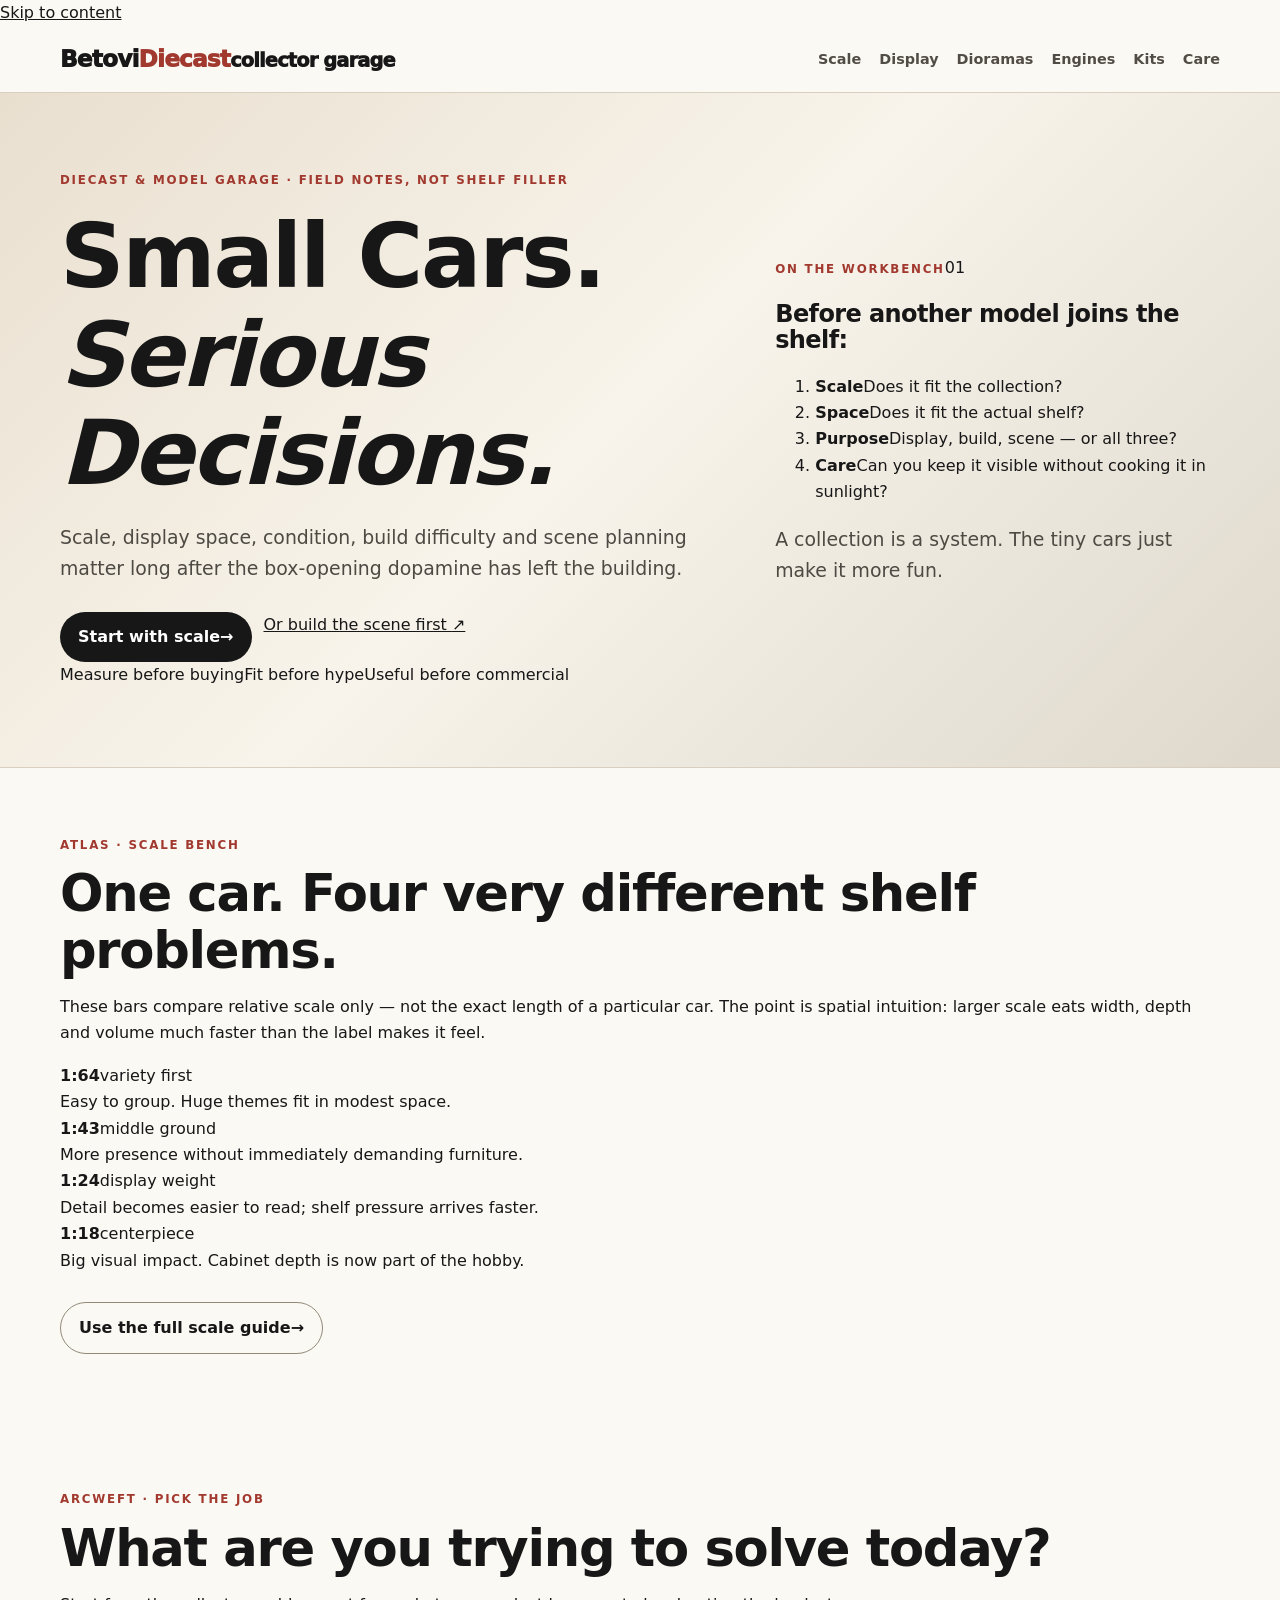
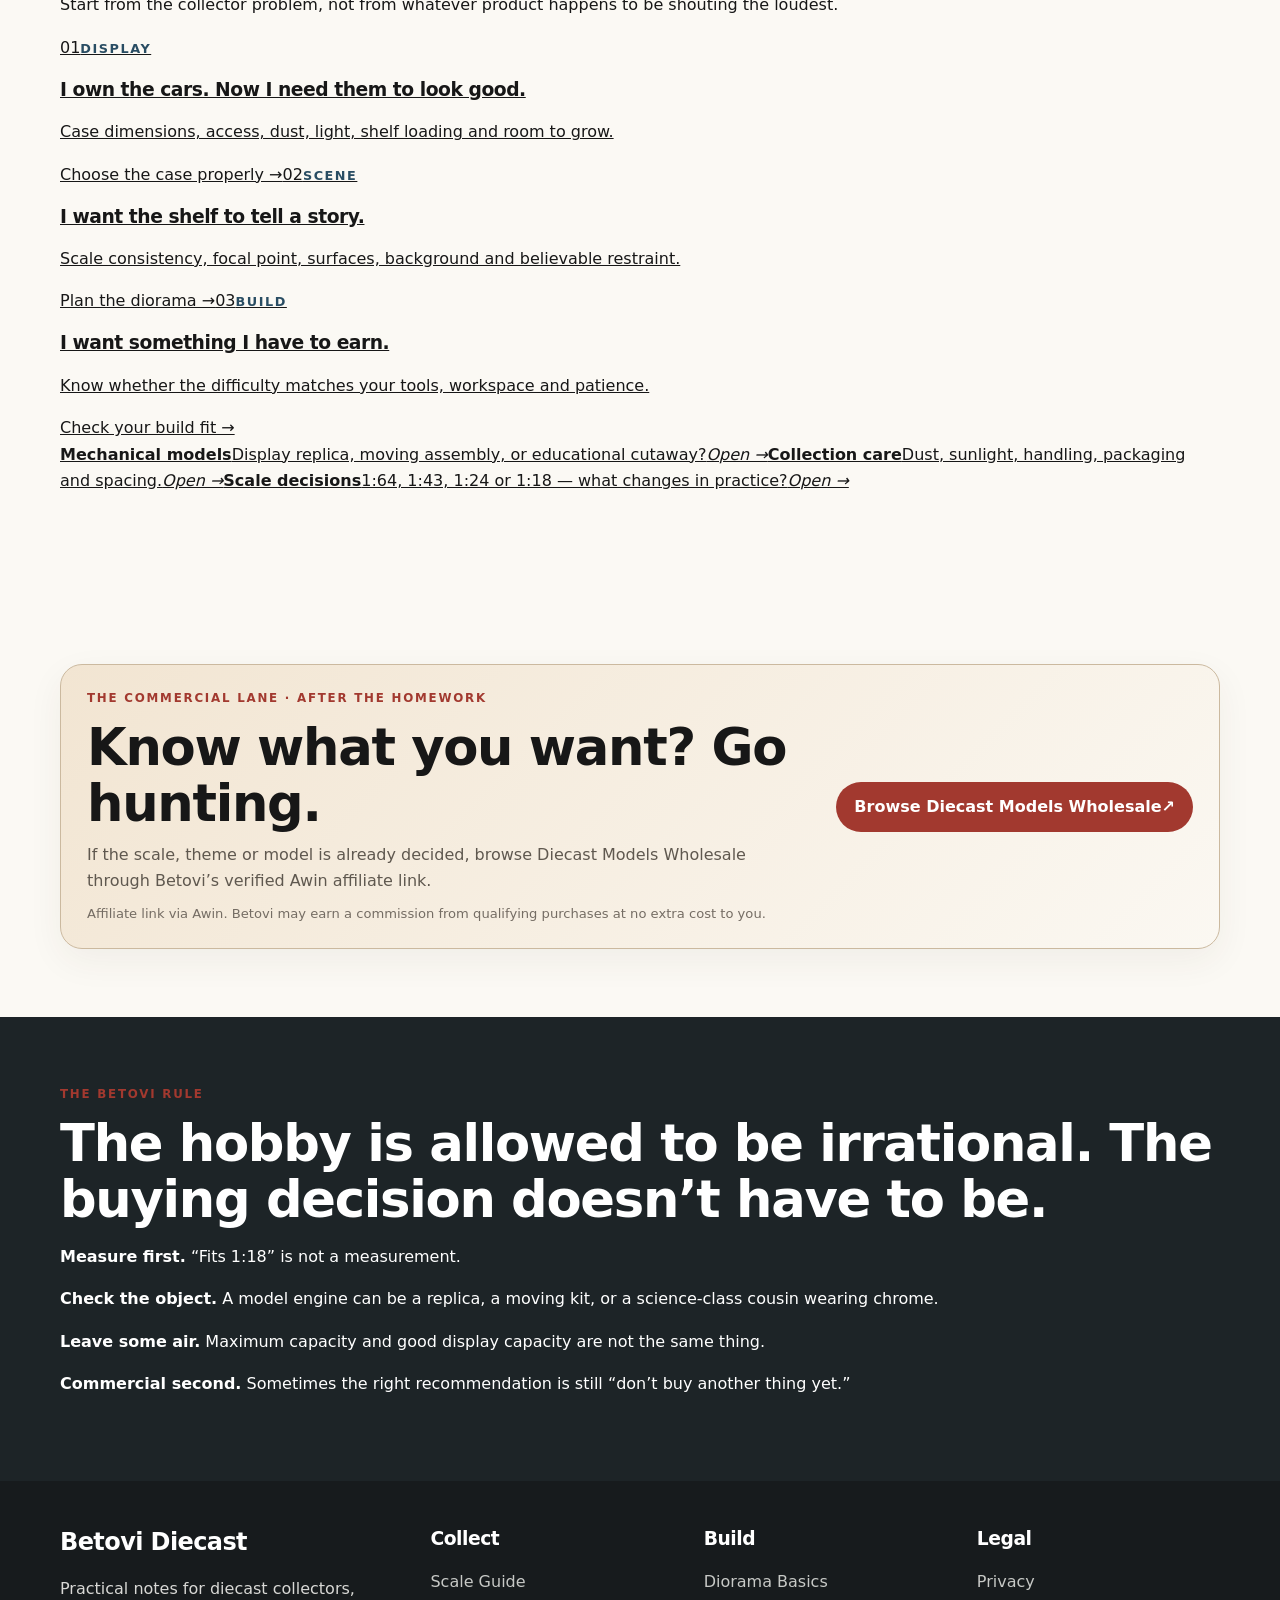
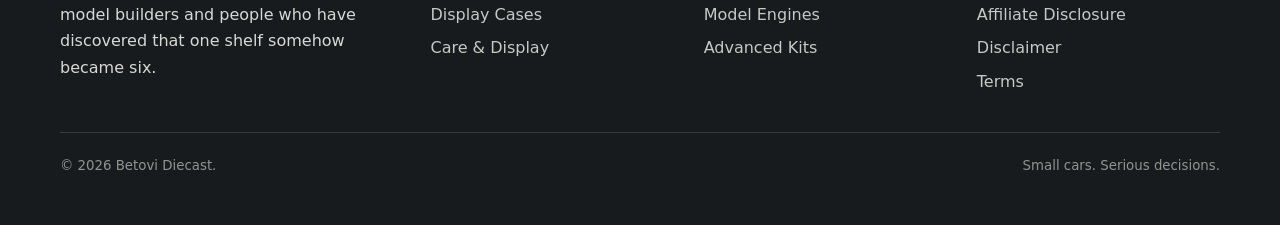
==== index.html @ a04c0aa9 "Forge Betovi homepage around collector workflow" ====
<!doctype html><html lang="en"><head><meta charset="utf-8"><meta name="viewport" content="width=device-width,initial-scale=1"><title>Betovi Diecast — Scale Models, Dioramas & Display Decisions</title><meta name="description" content="Practical guidance for diecast collectors and model builders: scale, display cases, dioramas, model engines, advanced kits, and collection care."><link rel="stylesheet" href="/assets/site.css"><link rel="canonical" href="https://betovi-co.com/"></head><body><a class="skip" href="#main">Skip to content</a><header class="site-head"><div class="wrap head-row"><a class="brand" href="/" aria-label="Betovi Diecast home">Betovi<span>Diecast</span><small>collector garage</small></a><nav class="nav" aria-label="Primary"><a href="/scale-guide/">Scale</a><a href="/display-cases/">Display</a><a href="/diorama-basics/">Dioramas</a><a href="/model-engines/">Engines</a><a href="/advanced-kits/">Kits</a><a href="/care-and-display/">Care</a></nav></div></header><main id="main"><section class="hero"><div class="wrap hero-grid"><div class="hero-copy"><div class="eyebrow">Diecast & model garage · field notes, not shelf filler</div><h1>Small Cars.<br><em>Serious Decisions.</em></h1><p>Scale, display space, condition, build difficulty and scene planning matter long after the box-opening dopamine has left the building.</p><div class="button-row"><a class="btn" href="/scale-guide/">Start with scale <span aria-hidden="true">→</span></a><a class="text-link" href="/diorama-basics/">Or build the scene first <span aria-hidden="true">↗</span></a></div><div class="hero-proof" aria-label="Betovi editorial rules"><span>Measure before buying</span><span>Fit before hype</span><span>Useful before commercial</span></div></div><aside class="bench-card" aria-label="Collector bench"><div class="bench-top"><span class="eyebrow">On the workbench</span><span class="bench-no">01</span></div><h2>Before another model joins the shelf:</h2><ol><li><b>Scale</b><span>Does it fit the collection?</span></li><li><b>Space</b><span>Does it fit the actual shelf?</span></li><li><b>Purpose</b><span>Display, build, scene — or all three?</span></li><li><b>Care</b><span>Can you keep it visible without cooking it in sunlight?</span></li></ol><p class="scribble">A collection is a system. The tiny cars just make it more fun.</p></aside></div></section><section class="section scale-lab"><div class="wrap"><div class="split-head"><div><div class="eyebrow">Atlas · Scale bench</div><h2>One car. Four very different shelf problems.</h2></div><p>These bars compare relative scale only — not the exact length of a particular car. The point is spatial intuition: larger scale eats width, depth and volume much faster than the label makes it feel.</p></div><div class="scale-bench" aria-label="Relative visual comparison of common diecast scales"><div class="scale-row"><div class="scale-meta"><strong>1:64</strong><span>variety first</span></div><div class="scale-track"><span class="scale-object s64"></span><span class="scale-ticks" aria-hidden="true"></span></div><div class="scale-note">Easy to group. Huge themes fit in modest space.</div></div><div class="scale-row"><div class="scale-meta"><strong>1:43</strong><span>middle ground</span></div><div class="scale-track"><span class="scale-object s43"></span><span class="scale-ticks" aria-hidden="true"></span></div><div class="scale-note">More presence without immediately demanding furniture.</div></div><div class="scale-row"><div class="scale-meta"><strong>1:24</strong><span>display weight</span></div><div class="scale-track"><span class="scale-object s24"></span><span class="scale-ticks" aria-hidden="true"></span></div><div class="scale-note">Detail becomes easier to read; shelf pressure arrives faster.</div></div><div class="scale-row"><div class="scale-meta"><strong>1:18</strong><span>centerpiece</span></div><div class="scale-track"><span class="scale-object s18"></span><span class="scale-ticks" aria-hidden="true"></span></div><div class="scale-note">Big visual impact. Cabinet depth is now part of the hobby.</div></div></div><div class="button-row"><a class="btn alt" href="/scale-guide/">Use the full scale guide <span aria-hidden="true">→</span></a></div></div></section><section class="section route-section"><div class="wrap"><div class="split-head"><div><div class="eyebrow">Arcweft · Pick the job</div><h2>What are you trying to solve today?</h2></div><p>Start from the collector problem, not from whatever product happens to be shouting the loudest.</p></div><div class="route-grid"><a class="route-card primary-route" href="/display-cases/"><span class="route-number">01</span><span class="kicker">Display</span><h3>I own the cars. Now I need them to look good.</h3><p>Case dimensions, access, dust, light, shelf loading and room to grow.</p><span class="route-go">Choose the case properly →</span></a><a class="route-card" href="/diorama-basics/"><span class="route-number">02</span><span class="kicker">Scene</span><h3>I want the shelf to tell a story.</h3><p>Scale consistency, focal point, surfaces, background and believable restraint.</p><span class="route-go">Plan the diorama →</span></a><a class="route-card" href="/advanced-kits/"><span class="route-number">03</span><span class="kicker">Build</span><h3>I want something I have to earn.</h3><p>Know whether the difficulty matches your tools, workspace and patience.</p><span class="route-go">Check your build fit →</span></a></div><div class="secondary-routes"><a href="/model-engines/"><b>Mechanical models</b><span>Display replica, moving assembly, or educational cutaway?</span><em>Open →</em></a><a href="/care-and-display/"><b>Collection care</b><span>Dust, sunlight, handling, packaging and spacing.</span><em>Open →</em></a><a href="/scale-guide/"><b>Scale decisions</b><span>1:64, 1:43, 1:24 or 1:18 — what changes in practice?</span><em>Open →</em></a></div></div></section><section class="section shop-section"><div class="wrap"><div class="affiliate-rail"><div><div class="eyebrow">The commercial lane · after the homework</div><h2>Know what you want? Go hunting.</h2><p>If the scale, theme or model is already decided, browse Diecast Models Wholesale through Betovi’s verified Awin affiliate link.</p><div class="affiliate-note">Affiliate link via Awin. Betovi may earn a commission from qualifying purchases at no extra cost to you.</div></div><a class="btn shop" rel="sponsored noopener" href="https://www.awin1.com/cread.php?s=4062908&amp;v=87779&amp;q=532516&amp;r=1971551">Browse Diecast Models Wholesale <span aria-hidden="true">↗</span></a></div></div></section><section class="section dark philosophy"><div class="wrap philosophy-grid"><div><div class="eyebrow">The Betovi rule</div><h2>The hobby is allowed to be irrational. The buying decision doesn’t have to be.</h2></div><div class="rule-stack"><p><b>Measure first.</b> “Fits 1:18” is not a measurement.</p><p><b>Check the object.</b> A model engine can be a replica, a moving kit, or a science-class cousin wearing chrome.</p><p><b>Leave some air.</b> Maximum capacity and good display capacity are not the same thing.</p><p><b>Commercial second.</b> Sometimes the right recommendation is still “don’t buy another thing yet.”</p></div></div></section></main><footer class="footer"><div class="wrap"><div class="foot-grid"><div><h2>Betovi Diecast</h2><p>Practical notes for diecast collectors, model builders and people who have discovered that one shelf somehow became six.</p></div><div><h3>Collect</h3><a href="/scale-guide/">Scale Guide</a><a href="/display-cases/">Display Cases</a><a href="/care-and-display/">Care & Display</a></div><div><h3>Build</h3><a href="/diorama-basics/">Diorama Basics</a><a href="/model-engines/">Model Engines</a><a href="/advanced-kits/">Advanced Kits</a></div><div><h3>Legal</h3><a href="/privacy/">Privacy</a><a href="/affiliate-disclosure/">Affiliate Disclosure</a><a href="/disclaimer/">Disclaimer</a><a href="/terms/">Terms</a></div></div><div class="foot-bottom"><small>© 2026 Betovi Diecast.</small><small>Small cars. Serious decisions.</small></div></div></footer></body></html>
---- assets/site.css ----
:root{--ink:#171717;--paper:#f3efe6;--paper2:#fbf9f4;--red:#a2392f;--blue:#294d63;--gold:#b98745;--line:#d8cfc0;--muted:#6b665e;--dark:#1d2427}*{box-sizing:border-box}html{scroll-behavior:smooth}body{margin:0;font-family:ui-sans-serif,system-ui,-apple-system,BlinkMacSystemFont,"Segoe UI",sans-serif;background:var(--paper2);color:var(--ink);line-height:1.65}a{color:inherit}img{max-width:100%}.wrap{width:min(1160px,calc(100% - 32px));margin:auto}.site-head{position:sticky;top:0;z-index:30;background:rgba(251,249,244,.95);backdrop-filter:blur(10px);border-bottom:1px solid var(--line)}.head-row{min-height:66px;display:flex;align-items:center;justify-content:space-between;gap:22px}.brand{font-weight:950;letter-spacing:-.035em;font-size:1.45rem;text-decoration:none}.brand span{color:var(--red)}.nav{display:flex;gap:18px;overflow:auto;white-space:nowrap;font-size:.9rem;font-weight:750;padding:18px 0;scrollbar-width:none}.nav::-webkit-scrollbar{display:none}.nav a{text-decoration:none;color:#514d46}.nav a:hover{color:var(--ink)}.hero{background:linear-gradient(135deg,#e9dfcf 0%,#f8f4eb 48%,#ded8cc 100%);border-bottom:1px solid var(--line)}.hero-grid{display:grid;grid-template-columns:1.2fr .8fr;gap:48px;align-items:center;padding:78px 0}.eyebrow{text-transform:uppercase;letter-spacing:.15em;font-weight:900;font-size:.74rem;color:var(--red)}h1,h2,h3{line-height:1.1;letter-spacing:-.025em}h1{font-size:clamp(2.8rem,7vw,5.9rem);margin:.18em 0}.hero p{font-size:1.18rem;color:#4d4943;max-width:760px}.button-row{display:flex;flex-wrap:wrap;gap:12px;margin-top:28px}.btn{display:inline-flex;align-items:center;justify-content:center;text-decoration:none;font-weight:850;border-radius:999px;padding:12px 18px;background:var(--ink);color:#fff}.btn.alt{background:transparent;color:var(--ink);border:1px solid #938979}.btn.shop{background:var(--red);color:#fff}.garage-card{background:#1f2528;color:#fff;border-radius:28px;padding:28px;box-shadow:0 24px 70px rgba(32,29,23,.16)}.garage-card .eyebrow{color:#e2b36f}.garage-card h2{font-size:2rem;margin:.25em 0}.garage-card ul{padding-left:1.2rem;color:#d9ddd9}.section{padding:68px 0}.section.tint{background:#eee7dc;border-block:1px solid var(--line)}.section.dark{background:var(--dark);color:#fff}.section-head{max-width:760px;margin-bottom:30px}.section h2{font-size:clamp(2rem,4vw,3.45rem);margin:.2em 0}.section-head p{color:var(--muted);font-size:1.08rem}.dark .section-head p{color:#cbd0ce}.grid-3{display:grid;grid-template-columns:repeat(3,1fr);gap:18px}.grid-4{display:grid;grid-template-columns:repeat(4,1fr);gap:16px}.card{background:#fff;border:1px solid var(--line);border-radius:20px;padding:24px;box-shadow:0 8px 30px rgba(55,47,37,.05)}.card h3{margin:.35em 0;font-size:1.3rem}.card p{color:#645f57}.card a{font-weight:850;text-decoration:none;color:var(--red)}.metric{font-size:2.25rem;font-weight:950;letter-spacing:-.04em}.scale-card{position:relative;overflow:hidden}.scale-card:before{content:"";display:block;height:7px;background:var(--blue);position:absolute;left:0;right:0;top:0}.scale-card:nth-child(2):before{background:var(--red)}.scale-card:nth-child(3):before{background:var(--gold)}.scale-card:nth-child(4):before{background:#5e7560}.decision{display:grid;grid-template-columns:repeat(3,1fr);gap:0;border:1px solid var(--line);border-radius:22px;overflow:hidden;background:#fff}.decision>div{padding:26px;border-right:1px solid var(--line)}.decision>div:last-child{border-right:0}.decision strong{display:block;font-size:1.25rem;margin-bottom:7px}.chip{display:inline-block;background:#ece5da;border-radius:999px;padding:5px 9px;font-size:.78rem;font-weight:850;color:#5b5144}.affiliate-rail{margin-top:34px;display:grid;grid-template-columns:1.25fr auto;gap:24px;align-items:center;padding:24px 26px;border:1px solid #cbb99f;border-radius:22px;background:linear-gradient(135deg,#f2e5d2,#fbf8f2);box-shadow:0 12px 36px rgba(70,53,31,.06)}.affiliate-rail h3{font-size:1.55rem;margin:.15em 0}.affiliate-rail p{margin:.35em 0;color:#5f584f}.affiliate-rail .eyebrow{color:var(--red)}.affiliate-note{font-size:.82rem;color:#756d64;margin-top:8px}.article{width:min(850px,calc(100% - 32px));margin:auto;padding:54px 0 80px}.article h1{font-size:clamp(2.55rem,6vw,4.5rem);margin:.2em 0}.article .dek{font-size:1.22rem;color:#5e5952}.article h2{font-size:2rem;margin-top:2.1em}.article h3{font-size:1.35rem;margin-top:1.7em}.article p,.article li{font-size:1.04rem}.article table{width:100%;border-collapse:collapse;margin:24px 0;background:#fff}.article th,.article td{text-align:left;vertical-align:top;border:1px solid var(--line);padding:12px}.article th{background:#eee7dc}.note{border-left:5px solid var(--gold);background:#f3eadc;padding:18px 20px;margin:26px 0}.warning{border-left-color:var(--red);background:#f5e7e4}.route-box{margin-top:46px;padding:24px;border-radius:18px;background:#ece5da}.route-box a{font-weight:850;color:var(--red)}.legal{width:min(800px,calc(100% - 32px));margin:auto;padding:54px 0 80px}.legal h1{font-size:3.2rem}.footer{background:#171b1d;color:#d8d8d5;padding:48px 0}.foot-grid{display:grid;grid-template-columns:1.4fr 1fr 1fr 1fr;gap:30px}.footer h2,.footer h3{color:#fff;margin-top:0}.footer a{display:block;color:#c7c9c6;text-decoration:none;margin:7px 0}.footer a:hover{color:#fff}.footer small{color:#8f9491}.foot-bottom{border-top:1px solid #363c3f;margin-top:30px;padding-top:22px;display:flex;justify-content:space-between;gap:14px}.kicker{font-size:.8rem;text-transform:uppercase;letter-spacing:.12em;font-weight:900;color:var(--blue)}@media(max-width:850px){.hero-grid,.grid-4,.grid-3,.decision,.foot-grid,.affiliate-rail{grid-template-columns:1fr}.hero-grid{padding:54px 0;gap:28px}.decision>div{border-right:0;border-bottom:1px solid var(--line)}.decision>div:last-child{border-bottom:0}.foot-bottom{flex-direction:column}.head-row{align-items:flex-start;flex-direction:column;gap:0}.nav{width:100%;padding-top:0}.section{padding:52px 0}.affiliate-rail .btn{width:100%}}
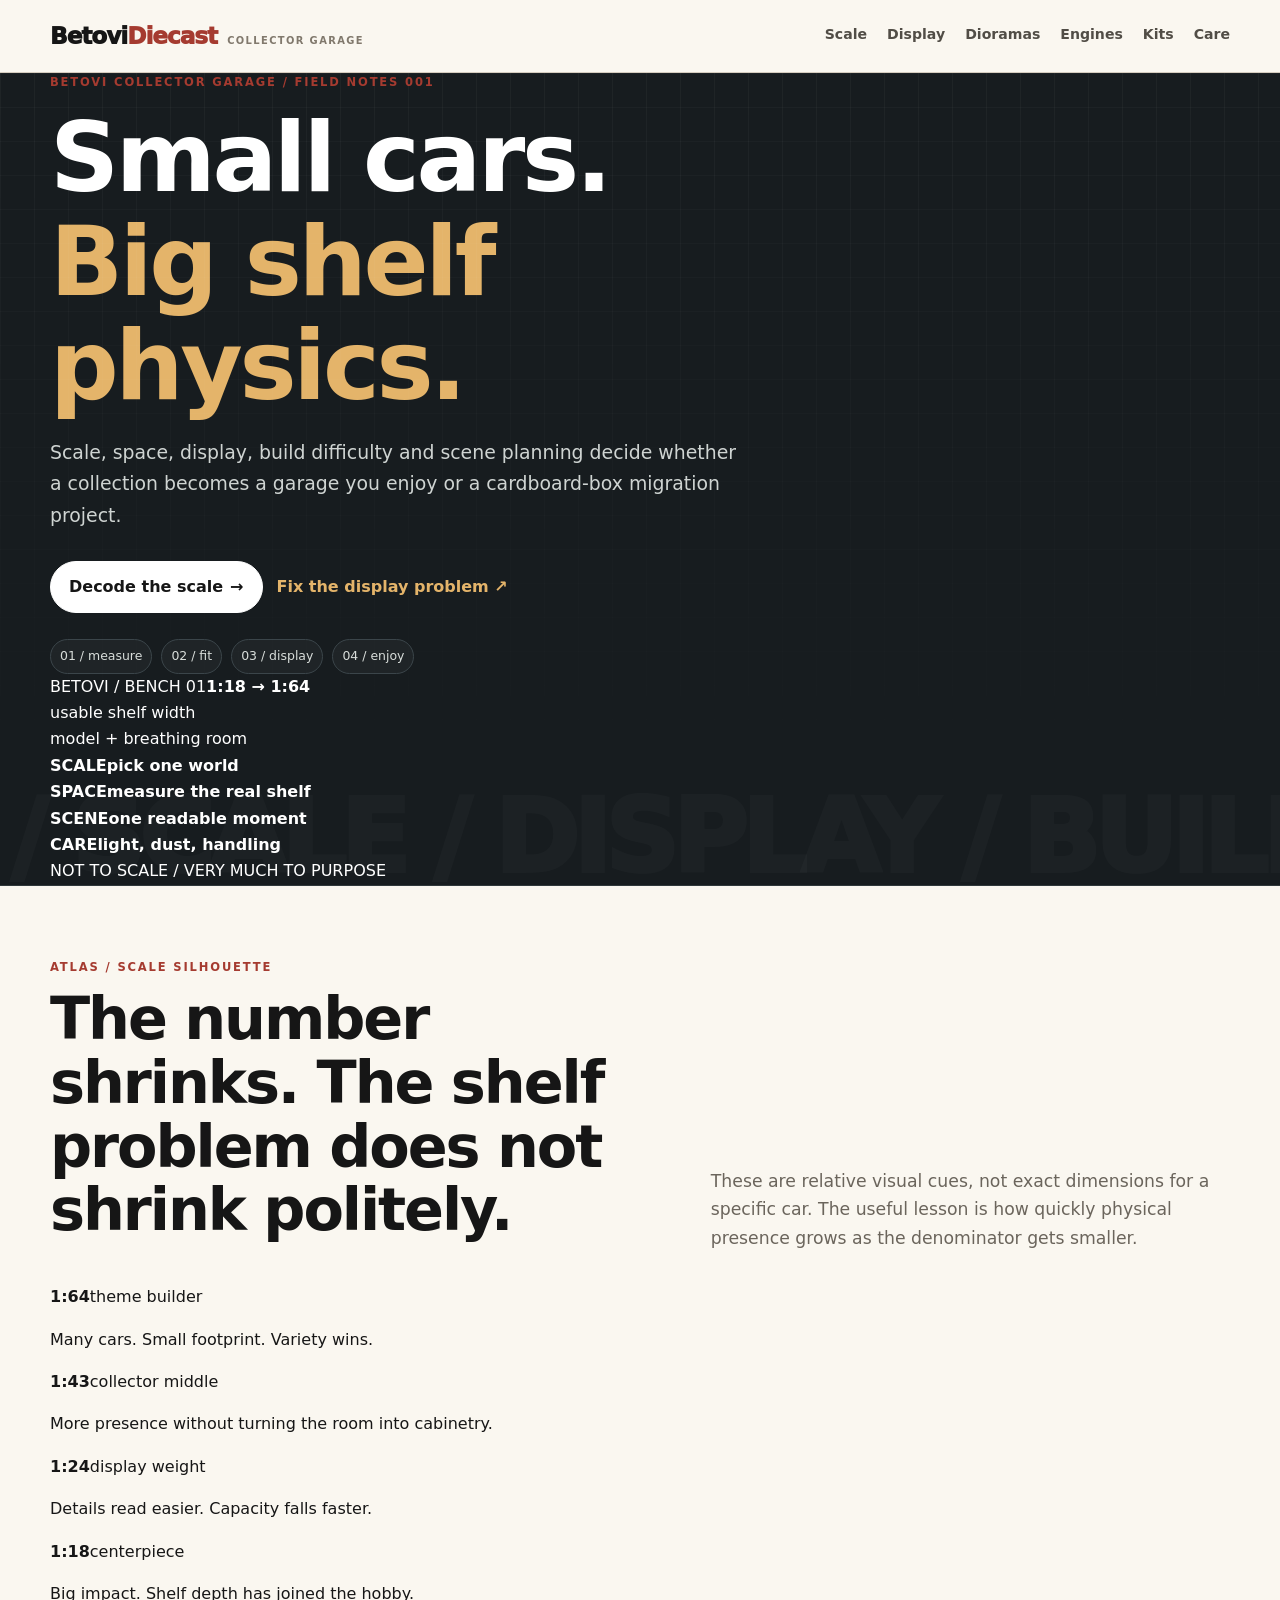
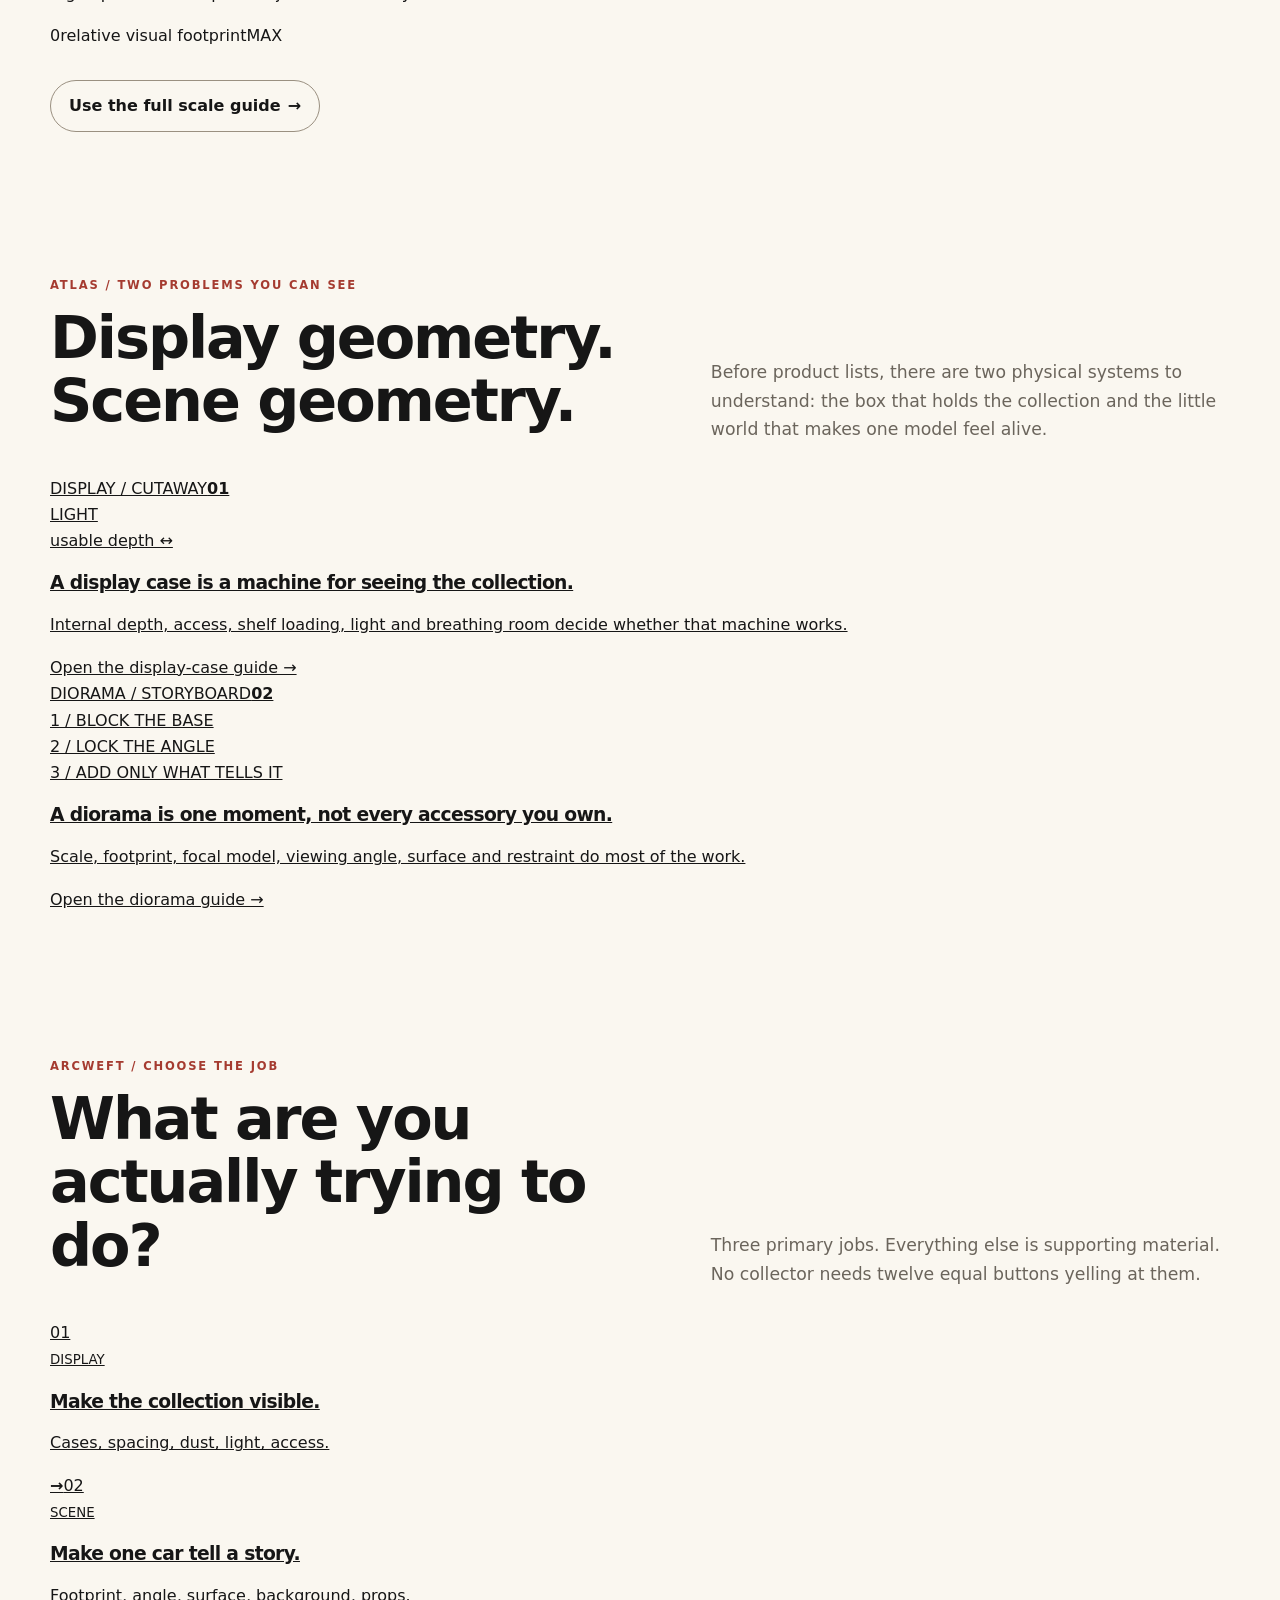
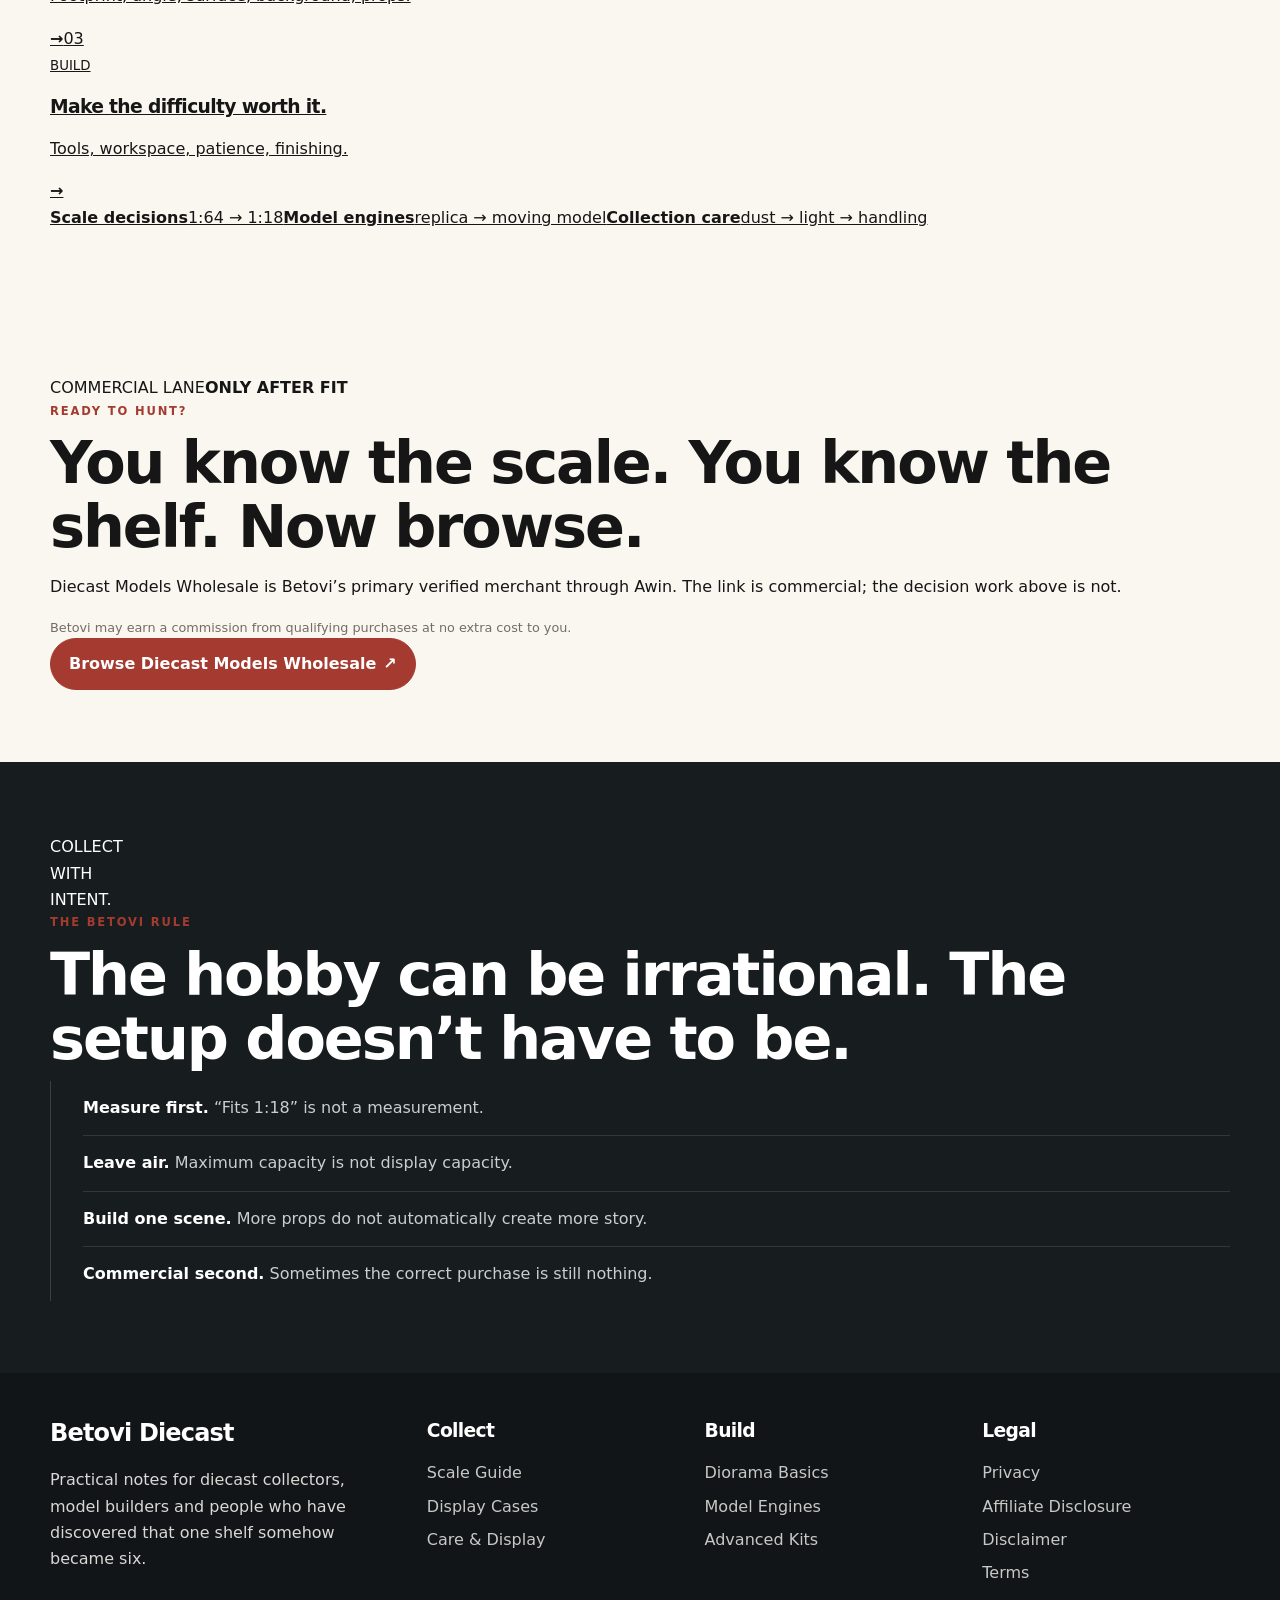
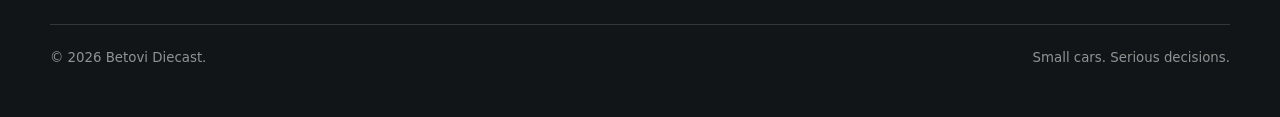
==== commit 4c348bf0: "Recompose homepage as collector garage visual system" ====
--- a/index.html
+++ b/index.html
@@ -1 +1 @@
-<!doctype html><html lang="en"><head><meta charset="utf-8"><meta name="viewport" content="width=device-width,initial-scale=1"><title>Betovi Diecast — Scale Models, Dioramas & Display Decisions</title><meta name="description" content="Practical guidance for diecast collectors and model builders: scale, display cases, dioramas, model engines, advanced kits, and collection care."><link rel="stylesheet" href="/assets/site.css"><link rel="canonical" href="https://betovi-co.com/"></head><body><a class="skip" href="#main">Skip to content</a><header class="site-head"><div class="wrap head-row"><a class="brand" href="/" aria-label="Betovi Diecast home">Betovi<span>Diecast</span><small>collector garage</small></a><nav class="nav" aria-label="Primary"><a href="/scale-guide/">Scale</a><a href="/display-cases/">Display</a><a href="/diorama-basics/">Dioramas</a><a href="/model-engines/">Engines</a><a href="/advanced-kits/">Kits</a><a href="/care-and-display/">Care</a></nav></div></header><main id="main"><section class="hero"><div class="wrap hero-grid"><div class="hero-copy"><div class="eyebrow">Diecast & model garage · field notes, not shelf filler</div><h1>Small Cars.<br><em>Serious Decisions.</em></h1><p>Scale, display space, condition, build difficulty and scene planning matter long after the box-opening dopamine has left the building.</p><div class="button-row"><a class="btn" href="/scale-guide/">Start with scale <span aria-hidden="true">→</span></a><a class="text-link" href="/diorama-basics/">Or build the scene first <span aria-hidden="true">↗</span></a></div><div class="hero-proof" aria-label="Betovi editorial rules"><span>Measure before buying</span><span>Fit before hype</span><span>Useful before commercial</span></div></div><aside class="bench-card" aria-label="Collector bench"><div class="bench-top"><span class="eyebrow">On the workbench</span><span class="bench-no">01</span></div><h2>Before another model joins the shelf:</h2><ol><li><b>Scale</b><span>Does it fit the collection?</span></li><li><b>Space</b><span>Does it fit the actual shelf?</span></li><li><b>Purpose</b><span>Display, build, scene — or all three?</span></li><li><b>Care</b><span>Can you keep it visible without cooking it in sunlight?</span></li></ol><p class="scribble">A collection is a system. The tiny cars just make it more fun.</p></aside></div></section><section class="section scale-lab"><div class="wrap"><div class="split-head"><div><div class="eyebrow">Atlas · Scale bench</div><h2>One car. Four very different shelf problems.</h2></div><p>These bars compare relative scale only — not the exact length of a particular car. The point is spatial intuition: larger scale eats width, depth and volume much faster than the label makes it feel.</p></div><div class="scale-bench" aria-label="Relative visual comparison of common diecast scales"><div class="scale-row"><div class="scale-meta"><strong>1:64</strong><span>variety first</span></div><div class="scale-track"><span class="scale-object s64"></span><span class="scale-ticks" aria-hidden="true"></span></div><div class="scale-note">Easy to group. Huge themes fit in modest space.</div></div><div class="scale-row"><div class="scale-meta"><strong>1:43</strong><span>middle ground</span></div><div class="scale-track"><span class="scale-object s43"></span><span class="scale-ticks" aria-hidden="true"></span></div><div class="scale-note">More presence without immediately demanding furniture.</div></div><div class="scale-row"><div class="scale-meta"><strong>1:24</strong><span>display weight</span></div><div class="scale-track"><span class="scale-object s24"></span><span class="scale-ticks" aria-hidden="true"></span></div><div class="scale-note">Detail becomes easier to read; shelf pressure arrives faster.</div></div><div class="scale-row"><div class="scale-meta"><strong>1:18</strong><span>centerpiece</span></div><div class="scale-track"><span class="scale-object s18"></span><span class="scale-ticks" aria-hidden="true"></span></div><div class="scale-note">Big visual impact. Cabinet depth is now part of the hobby.</div></div></div><div class="button-row"><a class="btn alt" href="/scale-guide/">Use the full scale guide <span aria-hidden="true">→</span></a></div></div></section><section class="section route-section"><div class="wrap"><div class="split-head"><div><div class="eyebrow">Arcweft · Pick the job</div><h2>What are you trying to solve today?</h2></div><p>Start from the collector problem, not from whatever product happens to be shouting the loudest.</p></div><div class="route-grid"><a class="route-card primary-route" href="/display-cases/"><span class="route-number">01</span><span class="kicker">Display</span><h3>I own the cars. Now I need them to look good.</h3><p>Case dimensions, access, dust, light, shelf loading and room to grow.</p><span class="route-go">Choose the case properly →</span></a><a class="route-card" href="/diorama-basics/"><span class="route-number">02</span><span class="kicker">Scene</span><h3>I want the shelf to tell a story.</h3><p>Scale consistency, focal point, surfaces, background and believable restraint.</p><span class="route-go">Plan the diorama →</span></a><a class="route-card" href="/advanced-kits/"><span class="route-number">03</span><span class="kicker">Build</span><h3>I want something I have to earn.</h3><p>Know whether the difficulty matches your tools, workspace and patience.</p><span class="route-go">Check your build fit →</span></a></div><div class="secondary-routes"><a href="/model-engines/"><b>Mechanical models</b><span>Display replica, moving assembly, or educational cutaway?</span><em>Open →</em></a><a href="/care-and-display/"><b>Collection care</b><span>Dust, sunlight, handling, packaging and spacing.</span><em>Open →</em></a><a href="/scale-guide/"><b>Scale decisions</b><span>1:64, 1:43, 1:24 or 1:18 — what changes in practice?</span><em>Open →</em></a></div></div></section><section class="section shop-section"><div class="wrap"><div class="affiliate-rail"><div><div class="eyebrow">The commercial lane · after the homework</div><h2>Know what you want? Go hunting.</h2><p>If the scale, theme or model is already decided, browse Diecast Models Wholesale through Betovi’s verified Awin affiliate link.</p><div class="affiliate-note">Affiliate link via Awin. Betovi may earn a commission from qualifying purchases at no extra cost to you.</div></div><a class="btn shop" rel="sponsored noopener" href="https://www.awin1.com/cread.php?s=4062908&amp;v=87779&amp;q=532516&amp;r=1971551">Browse Diecast Models Wholesale <span aria-hidden="true">↗</span></a></div></div></section><section class="section dark philosophy"><div class="wrap philosophy-grid"><div><div class="eyebrow">The Betovi rule</div><h2>The hobby is allowed to be irrational. The buying decision doesn’t have to be.</h2></div><div class="rule-stack"><p><b>Measure first.</b> “Fits 1:18” is not a measurement.</p><p><b>Check the object.</b> A model engine can be a replica, a moving kit, or a science-class cousin wearing chrome.</p><p><b>Leave some air.</b> Maximum capacity and good display capacity are not the same thing.</p><p><b>Commercial second.</b> Sometimes the right recommendation is still “don’t buy another thing yet.”</p></div></div></section></main><footer class="footer"><div class="wrap"><div class="foot-grid"><div><h2>Betovi Diecast</h2><p>Practical notes for diecast collectors, model builders and people who have discovered that one shelf somehow became six.</p></div><div><h3>Collect</h3><a href="/scale-guide/">Scale Guide</a><a href="/display-cases/">Display Cases</a><a href="/care-and-display/">Care & Display</a></div><div><h3>Build</h3><a href="/diorama-basics/">Diorama Basics</a><a href="/model-engines/">Model Engines</a><a href="/advanced-kits/">Advanced Kits</a></div><div><h3>Legal</h3><a href="/privacy/">Privacy</a><a href="/affiliate-disclosure/">Affiliate Disclosure</a><a href="/disclaimer/">Disclaimer</a><a href="/terms/">Terms</a></div></div><div class="foot-bottom"><small>© 2026 Betovi Diecast.</small><small>Small cars. Serious decisions.</small></div></div></footer></body></html>+<!doctype html><html lang="en"><head><meta charset="utf-8"><meta name="viewport" content="width=device-width,initial-scale=1"><title>Betovi Diecast — Scale Models, Dioramas & Display Decisions</title><meta name="description" content="Practical guidance for diecast collectors and model builders: scale, display cases, dioramas, model engines, advanced kits, and collection care."><link rel="stylesheet" href="/assets/site.css"><link rel="canonical" href="https://betovi-co.com/"></head><body><a class="skip" href="#main">Skip to content</a><header class="site-head"><div class="wrap head-row"><a class="brand" href="/" aria-label="Betovi Diecast home">Betovi<span>Diecast</span><small>collector garage</small></a><nav class="nav" aria-label="Primary"><a href="/scale-guide/">Scale</a><a href="/display-cases/">Display</a><a href="/diorama-basics/">Dioramas</a><a href="/model-engines/">Engines</a><a href="/advanced-kits/">Kits</a><a href="/care-and-display/">Care</a></nav></div></header><main id="main"><section class="hero hero-poster"><div class="wrap hero-poster-grid"><div class="hero-copy"><div class="eyebrow">Betovi collector garage / field notes 001</div><h1>Small cars.<br><em>Big shelf physics.</em></h1><p>Scale, space, display, build difficulty and scene planning decide whether a collection becomes a garage you enjoy or a cardboard-box migration project.</p><div class="button-row"><a class="btn light" href="/scale-guide/">Decode the scale <span aria-hidden="true">→</span></a><a class="text-link" href="/display-cases/">Fix the display problem <span aria-hidden="true">↗</span></a></div><div class="hero-proof"><span>01 / measure</span><span>02 / fit</span><span>03 / display</span><span>04 / enjoy</span></div></div><div class="garage-poster" aria-label="Stylized collector workbench showing a generic diecast car with measurement and shelf cues"><div class="poster-top"><span>BETOVI / BENCH 01</span><b>1:18 → 1:64</b></div><div class="poster-stage"><div class="measure-line measure-top"><span>usable shelf width</span></div><div class="car-silhouette hero-car" aria-hidden="true"><i class="roof"></i><i class="body"></i><i class="wheel w1"></i><i class="wheel w2"></i></div><div class="measure-line measure-bottom"><span>model + breathing room</span></div></div><div class="poster-console"><div><b>SCALE</b><strong>pick one world</strong></div><div><b>SPACE</b><strong>measure the real shelf</strong></div><div><b>SCENE</b><strong>one readable moment</strong></div><div><b>CARE</b><strong>light, dust, handling</strong></div></div><div class="poster-stamp">NOT TO SCALE / VERY MUCH TO PURPOSE</div></div></div></section><section class="section scale-theater"><div class="wrap"><div class="split-head"><div><div class="eyebrow">Atlas / Scale silhouette</div><h2>The number shrinks. The shelf problem does not shrink politely.</h2></div><p>These are relative visual cues, not exact dimensions for a specific car. The useful lesson is how quickly physical presence grows as the denominator gets smaller.</p></div><div class="scale-stage"><div class="scale-stage-grid" aria-label="Relative comparison of four common diecast scales"><div class="scale-spec s64x"><div class="scale-label"><b>1:64</b><span>theme builder</span></div><div class="car-silhouette"><i class="roof"></i><i class="body"></i><i class="wheel w1"></i><i class="wheel w2"></i></div><p>Many cars. Small footprint. Variety wins.</p></div><div class="scale-spec s43x"><div class="scale-label"><b>1:43</b><span>collector middle</span></div><div class="car-silhouette"><i class="roof"></i><i class="body"></i><i class="wheel w1"></i><i class="wheel w2"></i></div><p>More presence without turning the room into cabinetry.</p></div><div class="scale-spec s24x"><div class="scale-label"><b>1:24</b><span>display weight</span></div><div class="car-silhouette"><i class="roof"></i><i class="body"></i><i class="wheel w1"></i><i class="wheel w2"></i></div><p>Details read easier. Capacity falls faster.</p></div><div class="scale-spec s18x"><div class="scale-label"><b>1:18</b><span>centerpiece</span></div><div class="car-silhouette"><i class="roof"></i><i class="body"></i><i class="wheel w1"></i><i class="wheel w2"></i></div><p>Big impact. Shelf depth has joined the hobby.</p></div></div><div class="scale-ruler" aria-hidden="true"><span>0</span><span>relative visual footprint</span><span>MAX</span></div></div><div class="button-row"><a class="btn alt" href="/scale-guide/">Use the full scale guide <span aria-hidden="true">→</span></a></div></div></section><section class="section workshop-section"><div class="wrap"><div class="split-head"><div><div class="eyebrow">Atlas / Two problems you can see</div><h2>Display geometry. Scene geometry.</h2></div><p>Before product lists, there are two physical systems to understand: the box that holds the collection and the little world that makes one model feel alive.</p></div><div class="workshop-grid"><a class="visual-tool cabinet-tool" href="/display-cases/"><div class="tool-head"><span>DISPLAY / CUTAWAY</span><b>01</b></div><div class="cabinet-visual" aria-hidden="true"><div class="cab-light">LIGHT</div><div class="cab-shelf shelf-a"><span class="mini-car"></span><span class="mini-car"></span><span class="mini-car"></span></div><div class="cab-shelf shelf-b"><span class="mini-car large"></span><span class="mini-car large"></span></div><div class="cab-shelf shelf-c"><span class="mini-car"></span><span class="mini-car"></span><span class="mini-car"></span><span class="mini-car"></span></div><div class="door-arc"></div><div class="depth-mark">usable depth ↔</div></div><div class="tool-copy"><h3>A display case is a machine for seeing the collection.</h3><p>Internal depth, access, shelf loading, light and breathing room decide whether that machine works.</p><span>Open the display-case guide →</span></div></a><a class="visual-tool scene-tool" href="/diorama-basics/"><div class="tool-head"><span>DIORAMA / STORYBOARD</span><b>02</b></div><div class="scene-board" aria-hidden="true"><div class="scene-frame"><i class="scene-road"></i><i class="scene-car"></i><span>1 / BLOCK THE BASE</span></div><div class="scene-frame"><i class="scene-wall"></i><i class="scene-car"></i><span>2 / LOCK THE ANGLE</span></div><div class="scene-frame"><i class="scene-wall"></i><i class="scene-car"></i><i class="scene-prop p1"></i><i class="scene-prop p2"></i><span>3 / ADD ONLY WHAT TELLS IT</span></div></div><div class="tool-copy"><h3>A diorama is one moment, not every accessory you own.</h3><p>Scale, footprint, focal model, viewing angle, surface and restraint do most of the work.</p><span>Open the diorama guide →</span></div></a></div></div></section><section class="section route-section"><div class="wrap"><div class="split-head"><div><div class="eyebrow">Arcweft / Choose the job</div><h2>What are you actually trying to do?</h2></div><p>Three primary jobs. Everything else is supporting material. No collector needs twelve equal buttons yelling at them.</p></div><div class="job-board"><a href="/display-cases/"><span class="job-no">01</span><div><small>DISPLAY</small><h3>Make the collection visible.</h3><p>Cases, spacing, dust, light, access.</p></div><b>→</b></a><a href="/diorama-basics/"><span class="job-no">02</span><div><small>SCENE</small><h3>Make one car tell a story.</h3><p>Footprint, angle, surface, background, props.</p></div><b>→</b></a><a href="/advanced-kits/"><span class="job-no">03</span><div><small>BUILD</small><h3>Make the difficulty worth it.</h3><p>Tools, workspace, patience, finishing.</p></div><b>→</b></a></div><div class="support-strip"><a href="/scale-guide/"><b>Scale decisions</b><span>1:64 → 1:18</span></a><a href="/model-engines/"><b>Model engines</b><span>replica → moving model</span></a><a href="/care-and-display/"><b>Collection care</b><span>dust → light → handling</span></a></div></div></section><section class="section pitlane"><div class="wrap"><div class="pitlane-grid"><div class="pitlane-mark"><span>COMMERCIAL LANE</span><b>ONLY AFTER FIT</b></div><div><div class="eyebrow">Ready to hunt?</div><h2>You know the scale. You know the shelf. Now browse.</h2><p>Diecast Models Wholesale is Betovi’s primary verified merchant through Awin. The link is commercial; the decision work above is not.</p><div class="affiliate-note">Betovi may earn a commission from qualifying purchases at no extra cost to you.</div></div><a class="btn shop" rel="sponsored noopener" href="https://www.awin1.com/cread.php?s=4062908&amp;v=87779&amp;q=532516&amp;r=1971551">Browse Diecast Models Wholesale <span aria-hidden="true">↗</span></a></div></div></section><section class="section dark manifesto"><div class="wrap manifesto-grid"><div class="manifesto-big">COLLECT<br>WITH<br>INTENT.</div><div><div class="eyebrow">The Betovi rule</div><h2>The hobby can be irrational. The setup doesn’t have to be.</h2><div class="rule-stack"><p><b>Measure first.</b> “Fits 1:18” is not a measurement.</p><p><b>Leave air.</b> Maximum capacity is not display capacity.</p><p><b>Build one scene.</b> More props do not automatically create more story.</p><p><b>Commercial second.</b> Sometimes the correct purchase is still nothing.</p></div></div></div></section></main><footer class="footer"><div class="wrap"><div class="foot-grid"><div><h2>Betovi Diecast</h2><p>Practical notes for diecast collectors, model builders and people who have discovered that one shelf somehow became six.</p></div><div><h3>Collect</h3><a href="/scale-guide/">Scale Guide</a><a href="/display-cases/">Display Cases</a><a href="/care-and-display/">Care & Display</a></div><div><h3>Build</h3><a href="/diorama-basics/">Diorama Basics</a><a href="/model-engines/">Model Engines</a><a href="/advanced-kits/">Advanced Kits</a></div><div><h3>Legal</h3><a href="/privacy/">Privacy</a><a href="/affiliate-disclosure/">Affiliate Disclosure</a><a href="/disclaimer/">Disclaimer</a><a href="/terms/">Terms</a></div></div><div class="foot-bottom"><small>© 2026 Betovi Diecast.</small><small>Small cars. Serious decisions.</small></div></div></footer></body></html>
--- a/assets/site.css
+++ b/assets/site.css
@@ -1 +1 @@
-:root{--ink:#171717;--paper:#f3efe6;--paper2:#fbf9f4;--red:#a2392f;--blue:#294d63;--gold:#b98745;--line:#d8cfc0;--muted:#6b665e;--dark:#1d2427}*{box-sizing:border-box}html{scroll-behavior:smooth}body{margin:0;font-family:ui-sans-serif,system-ui,-apple-system,BlinkMacSystemFont,"Segoe UI",sans-serif;background:var(--paper2);color:var(--ink);line-height:1.65}a{color:inherit}img{max-width:100%}.wrap{width:min(1160px,calc(100% - 32px));margin:auto}.site-head{position:sticky;top:0;z-index:30;background:rgba(251,249,244,.95);backdrop-filter:blur(10px);border-bottom:1px solid var(--line)}.head-row{min-height:66px;display:flex;align-items:center;justify-content:space-between;gap:22px}.brand{font-weight:950;letter-spacing:-.035em;font-size:1.45rem;text-decoration:none}.brand span{color:var(--red)}.nav{display:flex;gap:18px;overflow:auto;white-space:nowrap;font-size:.9rem;font-weight:750;padding:18px 0;scrollbar-width:none}.nav::-webkit-scrollbar{display:none}.nav a{text-decoration:none;color:#514d46}.nav a:hover{color:var(--ink)}.hero{background:linear-gradient(135deg,#e9dfcf 0%,#f8f4eb 48%,#ded8cc 100%);border-bottom:1px solid var(--line)}.hero-grid{display:grid;grid-template-columns:1.2fr .8fr;gap:48px;align-items:center;padding:78px 0}.eyebrow{text-transform:uppercase;letter-spacing:.15em;font-weight:900;font-size:.74rem;color:var(--red)}h1,h2,h3{line-height:1.1;letter-spacing:-.025em}h1{font-size:clamp(2.8rem,7vw,5.9rem);margin:.18em 0}.hero p{font-size:1.18rem;color:#4d4943;max-width:760px}.button-row{display:flex;flex-wrap:wrap;gap:12px;margin-top:28px}.btn{display:inline-flex;align-items:center;justify-content:center;text-decoration:none;font-weight:850;border-radius:999px;padding:12px 18px;background:var(--ink);color:#fff}.btn.alt{background:transparent;color:var(--ink);border:1px solid #938979}.btn.shop{background:var(--red);color:#fff}.garage-card{background:#1f2528;color:#fff;border-radius:28px;padding:28px;box-shadow:0 24px 70px rgba(32,29,23,.16)}.garage-card .eyebrow{color:#e2b36f}.garage-card h2{font-size:2rem;margin:.25em 0}.garage-card ul{padding-left:1.2rem;color:#d9ddd9}.section{padding:68px 0}.section.tint{background:#eee7dc;border-block:1px solid var(--line)}.section.dark{background:var(--dark);color:#fff}.section-head{max-width:760px;margin-bottom:30px}.section h2{font-size:clamp(2rem,4vw,3.45rem);margin:.2em 0}.section-head p{color:var(--muted);font-size:1.08rem}.dark .section-head p{color:#cbd0ce}.grid-3{display:grid;grid-template-columns:repeat(3,1fr);gap:18px}.grid-4{display:grid;grid-template-columns:repeat(4,1fr);gap:16px}.card{background:#fff;border:1px solid var(--line);border-radius:20px;padding:24px;box-shadow:0 8px 30px rgba(55,47,37,.05)}.card h3{margin:.35em 0;font-size:1.3rem}.card p{color:#645f57}.card a{font-weight:850;text-decoration:none;color:var(--red)}.metric{font-size:2.25rem;font-weight:950;letter-spacing:-.04em}.scale-card{position:relative;overflow:hidden}.scale-card:before{content:"";display:block;height:7px;background:var(--blue);position:absolute;left:0;right:0;top:0}.scale-card:nth-child(2):before{background:var(--red)}.scale-card:nth-child(3):before{background:var(--gold)}.scale-card:nth-child(4):before{background:#5e7560}.decision{display:grid;grid-template-columns:repeat(3,1fr);gap:0;border:1px solid var(--line);border-radius:22px;overflow:hidden;background:#fff}.decision>div{padding:26px;border-right:1px solid var(--line)}.decision>div:last-child{border-right:0}.decision strong{display:block;font-size:1.25rem;margin-bottom:7px}.chip{display:inline-block;background:#ece5da;border-radius:999px;padding:5px 9px;font-size:.78rem;font-weight:850;color:#5b5144}.affiliate-rail{margin-top:34px;display:grid;grid-template-columns:1.25fr auto;gap:24px;align-items:center;padding:24px 26px;border:1px solid #cbb99f;border-radius:22px;background:linear-gradient(135deg,#f2e5d2,#fbf8f2);box-shadow:0 12px 36px rgba(70,53,31,.06)}.affiliate-rail h3{font-size:1.55rem;margin:.15em 0}.affiliate-rail p{margin:.35em 0;color:#5f584f}.affiliate-rail .eyebrow{color:var(--red)}.affiliate-note{font-size:.82rem;color:#756d64;margin-top:8px}.article{width:min(850px,calc(100% - 32px));margin:auto;padding:54px 0 80px}.article h1{font-size:clamp(2.55rem,6vw,4.5rem);margin:.2em 0}.article .dek{font-size:1.22rem;color:#5e5952}.article h2{font-size:2rem;margin-top:2.1em}.article h3{font-size:1.35rem;margin-top:1.7em}.article p,.article li{font-size:1.04rem}.article table{width:100%;border-collapse:collapse;margin:24px 0;background:#fff}.article th,.article td{text-align:left;vertical-align:top;border:1px solid var(--line);padding:12px}.article th{background:#eee7dc}.note{border-left:5px solid var(--gold);background:#f3eadc;padding:18px 20px;margin:26px 0}.warning{border-left-color:var(--red);background:#f5e7e4}.route-box{margin-top:46px;padding:24px;border-radius:18px;background:#ece5da}.route-box a{font-weight:850;color:var(--red)}.legal{width:min(800px,calc(100% - 32px));margin:auto;padding:54px 0 80px}.legal h1{font-size:3.2rem}.footer{background:#171b1d;color:#d8d8d5;padding:48px 0}.foot-grid{display:grid;grid-template-columns:1.4fr 1fr 1fr 1fr;gap:30px}.footer h2,.footer h3{color:#fff;margin-top:0}.footer a{display:block;color:#c7c9c6;text-decoration:none;margin:7px 0}.footer a:hover{color:#fff}.footer small{color:#8f9491}.foot-bottom{border-top:1px solid #363c3f;margin-top:30px;padding-top:22px;display:flex;justify-content:space-between;gap:14px}.kicker{font-size:.8rem;text-transform:uppercase;letter-spacing:.12em;font-weight:900;color:var(--blue)}@media(max-width:850px){.hero-grid,.grid-4,.grid-3,.decision,.foot-grid,.affiliate-rail{grid-template-columns:1fr}.hero-grid{padding:54px 0;gap:28px}.decision>div{border-right:0;border-bottom:1px solid var(--line)}.decision>div:last-child{border-bottom:0}.foot-bottom{flex-direction:column}.head-row{align-items:flex-start;flex-direction:column;gap:0}.nav{width:100%;padding-top:0}.section{padding:52px 0}.affiliate-rail .btn{width:100%}}+:root{--ink:#161616;--paper:#f0eadf;--paper2:#faf7f0;--red:#a53b30;--red2:#7e2d26;--blue:#294d63;--gold:#b9853e;--line:#d6cdbf;--muted:#6b655c;--dark:#171c1f;--dark2:#22292d;--green:#5f765d;--shadow:0 16px 50px rgba(38,31,24,.09)}*{box-sizing:border-box}html{scroll-behavior:smooth}body{margin:0;font-family:Inter,ui-sans-serif,system-ui,-apple-system,BlinkMacSystemFont,"Segoe UI",sans-serif;background:var(--paper2);color:var(--ink);line-height:1.65}a{color:inherit}img{max-width:100%}.wrap{width:min(1180px,calc(100% - 32px));margin:auto}.skip{position:absolute;left:-9999px;top:auto}.skip:focus{left:16px;top:16px;z-index:999;background:#fff;padding:10px 14px;border:2px solid var(--ink)}.site-head{position:sticky;top:0;z-index:30;background:rgba(250,247,240,.96);backdrop-filter:blur(12px);border-bottom:1px solid var(--line)}.head-row{min-height:72px;display:flex;align-items:center;justify-content:space-between;gap:22px}.brand{font-weight:950;letter-spacing:-.045em;font-size:1.45rem;text-decoration:none;display:flex;align-items:baseline;gap:0}.brand span{color:var(--red)}.brand small{font-size:.62rem;text-transform:uppercase;letter-spacing:.14em;color:#81796d;margin-left:10px;font-weight:850}.nav{display:flex;gap:20px;overflow:auto;white-space:nowrap;font-size:.88rem;font-weight:800;padding:18px 0;scrollbar-width:none}.nav::-webkit-scrollbar{display:none}.nav a{text-decoration:none;color:#514d46;border-bottom:2px solid transparent}.nav a:hover,.nav a:focus-visible{color:var(--ink);border-bottom-color:var(--red)}.hero{position:relative;overflow:hidden;background:var(--dark);color:#fff;border-bottom:1px solid #30383b}.hero:before{content:"";position:absolute;inset:0;background:linear-gradient(90deg,rgba(255,255,255,.035) 1px,transparent 1px),linear-gradient(rgba(255,255,255,.028) 1px,transparent 1px);background-size:34px 34px;mask-image:linear-gradient(to bottom,black,transparent 92%)}.hero:after{content:"BETOVI / SCALE / DISPLAY / BUILD";position:absolute;right:-60px;bottom:-38px;font-size:clamp(3rem,8vw,8rem);font-weight:950;letter-spacing:-.06em;color:rgba(255,255,255,.025);white-space:nowrap;pointer-events:none}.hero-grid{position:relative;display:grid;grid-template-columns:1.12fr .88fr;gap:54px;align-items:center;padding:82px 0 88px}.hero-copy{max-width:720px}.eyebrow{text-transform:uppercase;letter-spacing:.16em;font-weight:900;font-size:.72rem;color:var(--red)}h1,h2,h3{line-height:1.08;letter-spacing:-.035em}h1{font-size:clamp(3.1rem,7.5vw,6.3rem);margin:.16em 0}.hero h1 em{font-style:normal;color:#e4b46a}.hero p{font-size:1.18rem;color:#cfd4d2;max-width:690px}.button-row{display:flex;align-items:center;flex-wrap:wrap;gap:14px;margin-top:30px}.btn{display:inline-flex;align-items:center;justify-content:center;gap:7px;text-decoration:none;font-weight:900;border-radius:999px;padding:12px 18px;background:var(--ink);color:#fff;border:1px solid var(--ink);transition:transform .18s ease,box-shadow .18s ease,background .18s ease}.btn:hover,.btn:focus-visible{transform:translateY(-2px);box-shadow:0 10px 26px rgba(0,0,0,.14)}.hero .btn{background:#fff;color:var(--ink);border-color:#fff}.btn.alt{background:transparent;color:var(--ink);border:1px solid #9a9081}.btn.shop{background:var(--red);border-color:var(--red);color:#fff}.text-link{font-weight:850;color:#e4b46a;text-decoration:none}.hero-proof{display:flex;flex-wrap:wrap;gap:9px;margin-top:26px}.hero-proof span{font-size:.78rem;color:#d8ddda;border:1px solid #3b454a;padding:6px 9px;border-radius:999px;background:rgba(255,255,255,.035)}.bench-card{background:#f1eadf;color:var(--ink);border-radius:3px;padding:28px 28px 24px;box-shadow:0 28px 80px rgba(0,0,0,.28);transform:rotate(-1deg);border-top:8px solid var(--red);position:relative}.bench-card:after{content:"";position:absolute;inset:12px;border:1px solid rgba(90,75,57,.12);pointer-events:none}.bench-top{display:flex;justify-content:space-between;align-items:center;position:relative;z-index:1}.bench-no{font:900 .8rem ui-monospace,SFMono-Regular,Menlo,monospace;color:#8a8175}.bench-card h2{font-size:2rem;margin:.25em 0 .6em;position:relative;z-index:1}.bench-card ol{list-style:none;padding:0;margin:0;position:relative;z-index:1}.bench-card li{display:grid;grid-template-columns:90px 1fr;gap:12px;padding:11px 0;border-top:1px solid #cfc3b3}.bench-card li b{color:var(--red)}.bench-card li span{color:#5d574f}.scribble{font-family:Georgia,serif;font-style:italic!important;color:#6e665d!important;margin:20px 0 0!important;position:relative;z-index:1}.section{padding:72px 0}.split-head{display:grid;grid-template-columns:1fr .85fr;gap:50px;align-items:end;margin-bottom:32px}.split-head h2,.section h2{font-size:clamp(2.1rem,4.6vw,3.8rem);margin:.18em 0}.split-head>p,.section-head p{color:var(--muted);font-size:1.08rem;margin:0}.scale-lab{background:#ece4d8;border-bottom:1px solid var(--line)}.scale-bench{background:#171c1f;color:#fff;border-radius:4px;overflow:hidden;box-shadow:var(--shadow);border:1px solid #2d3539}.scale-row{display:grid;grid-template-columns:150px 1fr 280px;gap:24px;align-items:center;padding:20px 24px;border-bottom:1px solid #30383c}.scale-row:last-child{border-bottom:0}.scale-meta{display:flex;flex-direction:column}.scale-meta strong{font-size:1.6rem;letter-spacing:-.04em}.scale-meta span{font-size:.75rem;text-transform:uppercase;letter-spacing:.12em;color:#95a09d}.scale-track{height:50px;position:relative;display:flex;align-items:center;border-left:1px solid #566064;border-right:1px solid #566064;background:linear-gradient(90deg,rgba(255,255,255,.04) 1px,transparent 1px);background-size:10% 100%}.scale-ticks{position:absolute;left:0;right:0;bottom:3px;border-bottom:1px solid #566064}.scale-object{height:18px;border-radius:12px 18px 7px 7px;background:linear-gradient(90deg,#d8a45f,#b77c35);display:block;margin-left:12px;position:relative;box-shadow:inset 0 -4px rgba(0,0,0,.16)}.scale-object:before,.scale-object:after{content:"";position:absolute;bottom:-5px;width:10px;height:10px;background:#0e1113;border:2px solid #9b9f9c;border-radius:50%}.scale-object:before{left:15%}.scale-object:after{right:15%}.s64{width:23%}.s43{width:34%}.s24{width:54%}.s18{width:72%}.scale-note{font-size:.92rem;color:#c4cbc8}.route-section{background:var(--paper2)}.route-grid{display:grid;grid-template-columns:1.25fr 1fr 1fr;gap:16px}.route-card{position:relative;display:block;text-decoration:none;background:#fff;border:1px solid var(--line);padding:28px;min-height:270px;box-shadow:0 8px 24px rgba(55,47,37,.04);transition:transform .18s ease,border-color .18s ease,box-shadow .18s ease}.route-card:hover,.route-card:focus-visible{transform:translateY(-4px);border-color:#aa9a86;box-shadow:var(--shadow)}.route-card.primary-route{background:var(--red);color:#fff;border-color:var(--red)}.route-number{position:absolute;right:20px;top:18px;font:900 2.6rem ui-monospace,SFMono-Regular,Menlo,monospace;color:rgba(22,22,22,.07)}.primary-route .route-number{color:rgba(255,255,255,.12)}.route-card h3{font-size:1.65rem;max-width:16ch;margin:.55em 0}.route-card p{color:#686158;max-width:42ch}.primary-route p,.primary-route .kicker{color:#f1d8d4}.route-go{display:block;margin-top:22px;font-weight:900}.secondary-routes{display:grid;grid-template-columns:repeat(3,1fr);margin-top:16px;border:1px solid var(--line);background:#f4efe6}.secondary-routes a{text-decoration:none;padding:20px 22px;display:grid;grid-template-columns:1fr auto;column-gap:14px;border-right:1px solid var(--line)}.secondary-routes a:last-child{border-right:0}.secondary-routes b{font-size:1rem}.secondary-routes span{grid-column:1/3;color:#6c655d;font-size:.9rem;margin-top:4px}.secondary-routes em{font-style:normal;font-weight:900;color:var(--red)}.shop-section{padding-top:20px;background:var(--paper2)}.affiliate-rail{display:grid;grid-template-columns:1.2fr auto;gap:28px;align-items:center;padding:30px 32px;border:1px solid #c8b69c;background:linear-gradient(135deg,#ead9bf,#faf5eb);box-shadow:0 12px 36px rgba(70,53,31,.06);position:relative;overflow:hidden}.affiliate-rail:before{content:"AFFILIATE";position:absolute;right:-15px;top:-29px;font-size:5rem;font-weight:950;color:rgba(80,60,40,.045);letter-spacing:-.04em}.affiliate-rail h2{font-size:2.15rem;margin:.12em 0}.affiliate-rail p{margin:.35em 0;color:#5f584f}.affiliate-note{font-size:.8rem;color:#756d64;margin-top:8px}.dark{background:var(--dark);color:#fff}.philosophy{border-top:1px solid #333b3f}.philosophy-grid{display:grid;grid-template-columns:1fr 1fr;gap:56px}.philosophy h2{max-width:17ch}.rule-stack{border-left:1px solid #384146;padding-left:32px}.rule-stack p{margin:0;padding:14px 0;border-bottom:1px solid #30383c;color:#c8cfcc}.rule-stack p:last-child{border-bottom:0}.rule-stack b{color:#fff}.article{width:min(860px,calc(100% - 32px));margin:auto;padding:58px 0 84px}.article:before{content:"BETOVI FIELD NOTE";display:block;font-size:.68rem;letter-spacing:.18em;font-weight:900;color:#8b8174;border-bottom:1px solid var(--line);padding-bottom:12px;margin-bottom:22px}.article h1{font-size:clamp(2.7rem,6vw,4.8rem);margin:.18em 0}.article .dek{font-size:1.24rem;color:#5e5952;max-width:720px}.article h2{font-size:2.05rem;margin-top:2.2em;padding-top:.2em}.article h3{font-size:1.38rem;margin-top:1.7em}.article p,.article li{font-size:1.05rem}.article table{width:100%;border-collapse:collapse;margin:28px 0;background:#fff;box-shadow:0 8px 24px rgba(55,47,37,.04)}.article th,.article td{text-align:left;vertical-align:top;border:1px solid var(--line);padding:13px}.article th{background:#e8dfd2}.note{border-left:5px solid var(--gold);background:#f0e4d2;padding:18px 20px;margin:28px 0}.warning{border-left-color:var(--red);background:#f2e2df}.route-box{margin-top:48px;padding:24px;border:1px solid var(--line);border-left:6px solid var(--red);background:#ece5da}.route-box a{font-weight:900;color:var(--red)}.legal{width:min(800px,calc(100% - 32px));margin:auto;padding:54px 0 80px}.legal h1{font-size:3.2rem}.footer{background:#111517;color:#d8d8d5;padding:48px 0}.foot-grid{display:grid;grid-template-columns:1.4fr 1fr 1fr 1fr;gap:30px}.footer h2,.footer h3{color:#fff;margin-top:0}.footer a{display:block;color:#c7c9c6;text-decoration:none;margin:7px 0}.footer a:hover{color:#fff}.footer small{color:#8f9491}.foot-bottom{border-top:1px solid #31383b;margin-top:30px;padding-top:22px;display:flex;justify-content:space-between;gap:14px}.kicker{font-size:.76rem;text-transform:uppercase;letter-spacing:.13em;font-weight:900;color:var(--blue)}.primary-route .kicker{color:#f2cfca}@media(prefers-reduced-motion:reduce){*{scroll-behavior:auto!important;transition:none!important}}@media(max-width:900px){.hero-grid,.split-head,.route-grid,.secondary-routes,.philosophy-grid,.foot-grid,.affiliate-rail{grid-template-columns:1fr}.hero-grid{padding:58px 0;gap:34px}.bench-card{transform:none}.scale-row{grid-template-columns:110px 1fr;gap:16px}.scale-note{grid-column:1/3}.secondary-routes a{border-right:0;border-bottom:1px solid var(--line)}.secondary-routes a:last-child{border-bottom:0}.rule-stack{border-left:0;border-top:1px solid #384146;padding-left:0;padding-top:16px}.affiliate-rail .btn{width:100%}.head-row{align-items:flex-start;flex-direction:column;gap:0}.nav{width:100%;padding-top:0}.section{padding:54px 0}}@media(max-width:560px){.wrap{width:min(100% - 24px,1180px)}.brand small{display:none}.hero h1{font-size:clamp(3rem,15vw,4.5rem)}.hero-proof{gap:6px}.bench-card li{grid-template-columns:72px 1fr}.scale-row{grid-template-columns:1fr;padding:18px}.scale-note{grid-column:auto}.scale-track{height:44px}.route-card{min-height:0}.secondary-routes a{grid-template-columns:1fr auto}.secondary-routes span{grid-column:1/3}.article{width:min(100% - 24px,860px)}.article table{display:block;overflow-x:auto}.foot-bottom{flex-direction:column}}
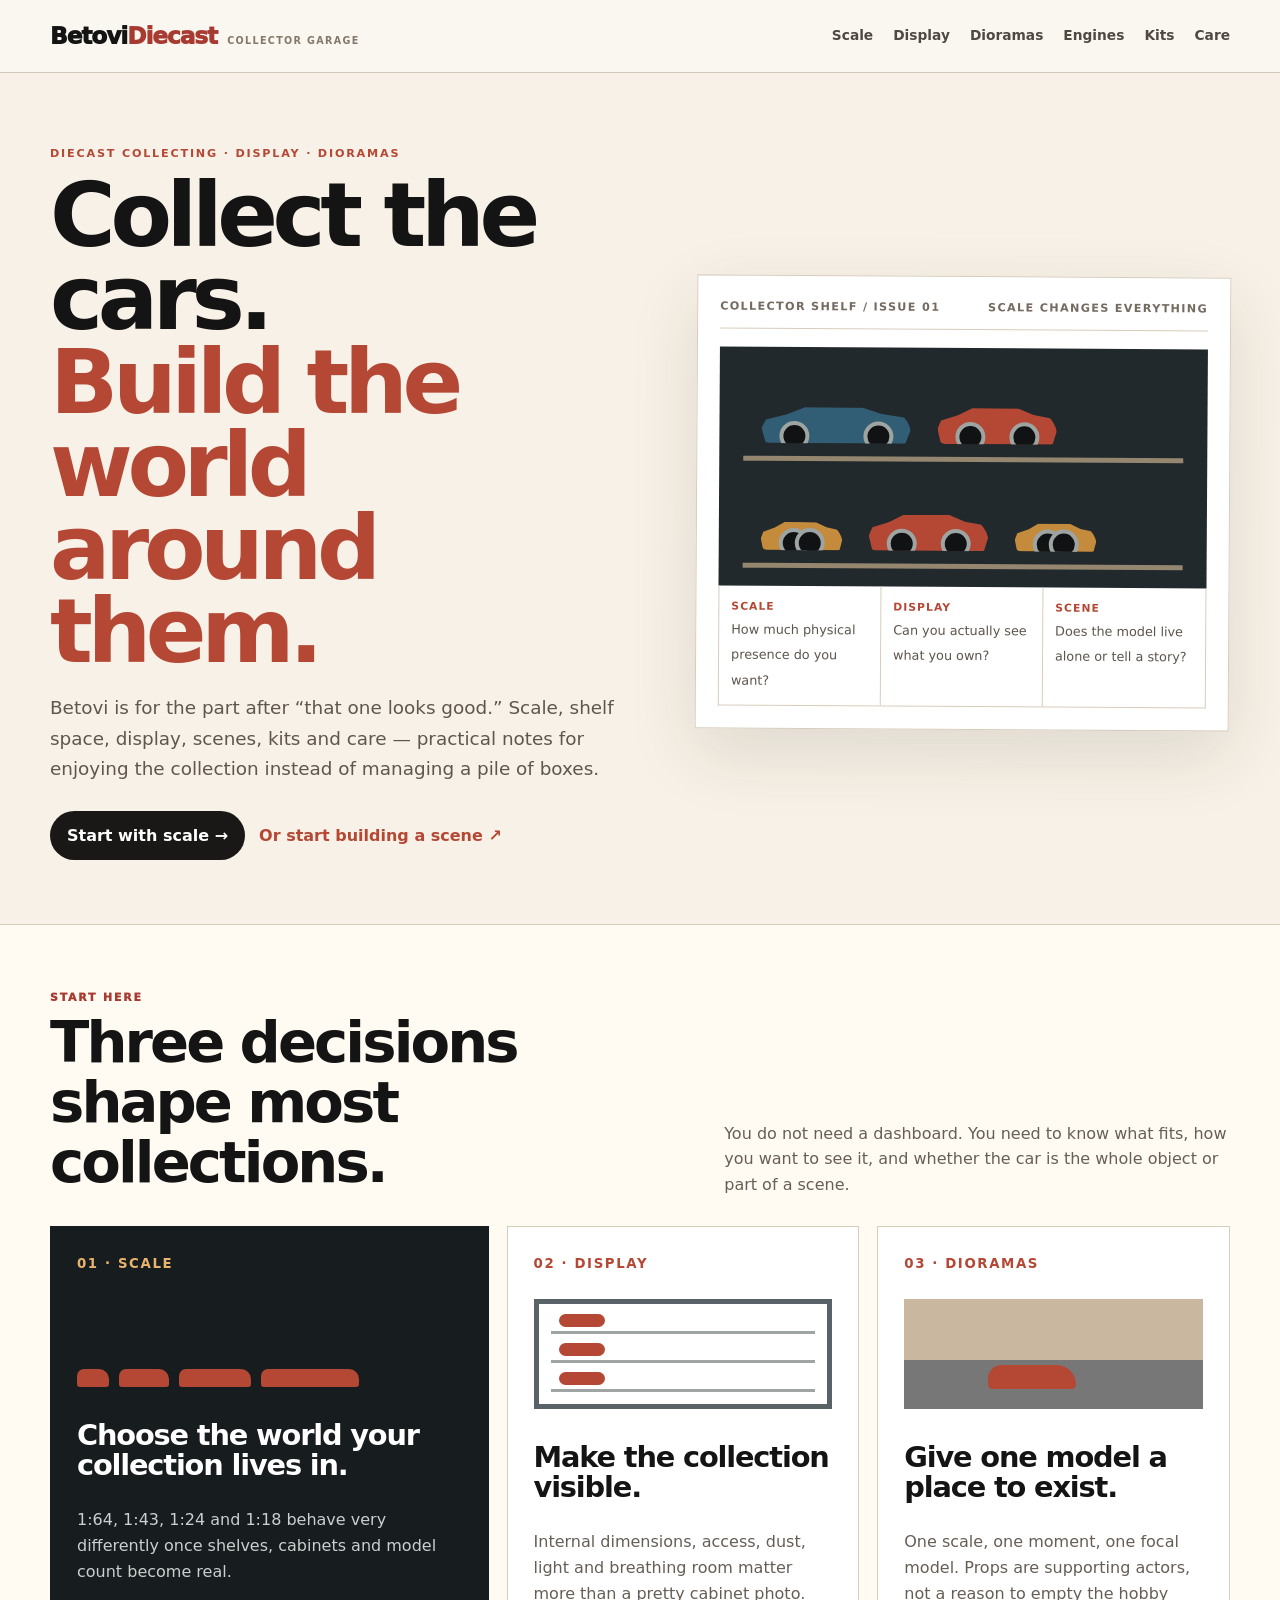
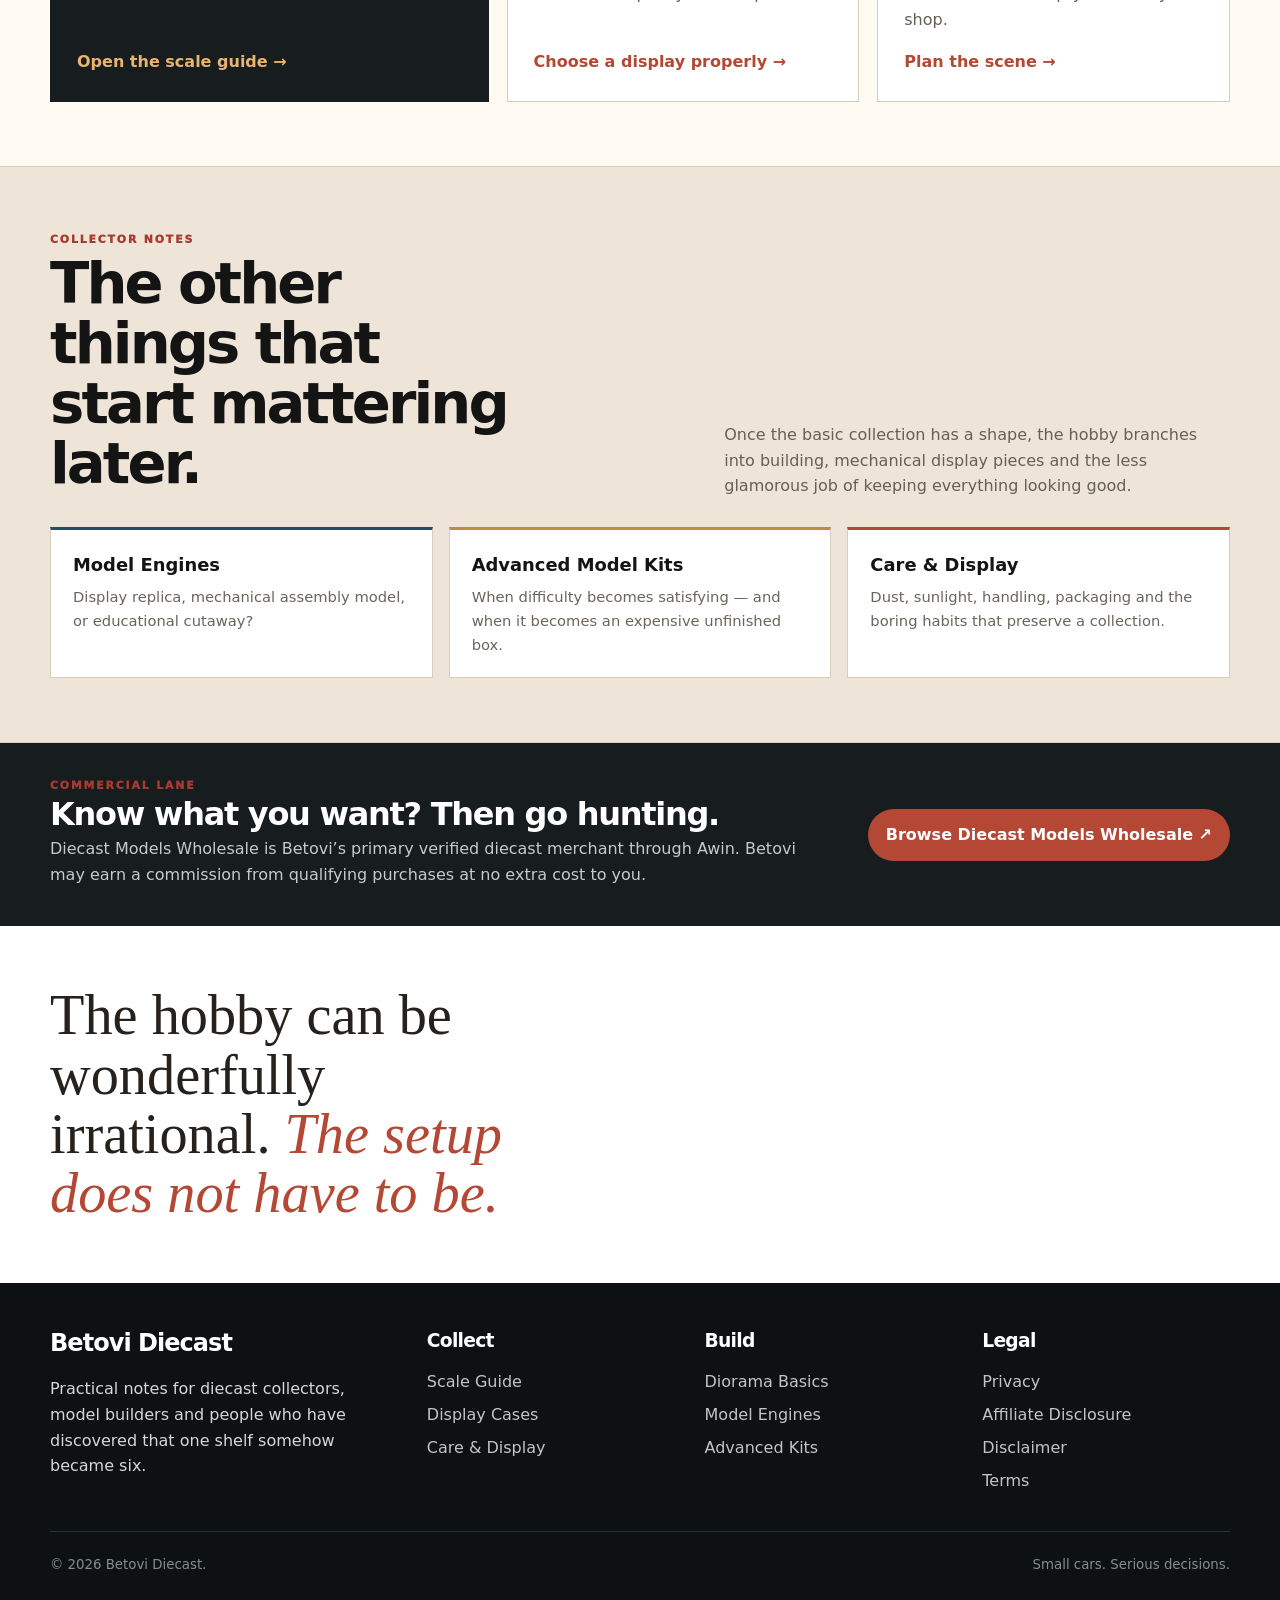
==== commit 2860ff82: "Reset Betovi homepage to collector-magazine direction" ====
--- a/index.html
+++ b/index.html
@@ -1 +1 @@
-<!doctype html><html lang="en"><head><meta charset="utf-8"><meta name="viewport" content="width=device-width,initial-scale=1"><title>Betovi Diecast — Scale Models, Dioramas & Display Decisions</title><meta name="description" content="Practical guidance for diecast collectors and model builders: scale, display cases, dioramas, model engines, advanced kits, and collection care."><link rel="stylesheet" href="/assets/site.css"><link rel="canonical" href="https://betovi-co.com/"></head><body><a class="skip" href="#main">Skip to content</a><header class="site-head"><div class="wrap head-row"><a class="brand" href="/" aria-label="Betovi Diecast home">Betovi<span>Diecast</span><small>collector garage</small></a><nav class="nav" aria-label="Primary"><a href="/scale-guide/">Scale</a><a href="/display-cases/">Display</a><a href="/diorama-basics/">Dioramas</a><a href="/model-engines/">Engines</a><a href="/advanced-kits/">Kits</a><a href="/care-and-display/">Care</a></nav></div></header><main id="main"><section class="hero hero-poster"><div class="wrap hero-poster-grid"><div class="hero-copy"><div class="eyebrow">Betovi collector garage / field notes 001</div><h1>Small cars.<br><em>Big shelf physics.</em></h1><p>Scale, space, display, build difficulty and scene planning decide whether a collection becomes a garage you enjoy or a cardboard-box migration project.</p><div class="button-row"><a class="btn light" href="/scale-guide/">Decode the scale <span aria-hidden="true">→</span></a><a class="text-link" href="/display-cases/">Fix the display problem <span aria-hidden="true">↗</span></a></div><div class="hero-proof"><span>01 / measure</span><span>02 / fit</span><span>03 / display</span><span>04 / enjoy</span></div></div><div class="garage-poster" aria-label="Stylized collector workbench showing a generic diecast car with measurement and shelf cues"><div class="poster-top"><span>BETOVI / BENCH 01</span><b>1:18 → 1:64</b></div><div class="poster-stage"><div class="measure-line measure-top"><span>usable shelf width</span></div><div class="car-silhouette hero-car" aria-hidden="true"><i class="roof"></i><i class="body"></i><i class="wheel w1"></i><i class="wheel w2"></i></div><div class="measure-line measure-bottom"><span>model + breathing room</span></div></div><div class="poster-console"><div><b>SCALE</b><strong>pick one world</strong></div><div><b>SPACE</b><strong>measure the real shelf</strong></div><div><b>SCENE</b><strong>one readable moment</strong></div><div><b>CARE</b><strong>light, dust, handling</strong></div></div><div class="poster-stamp">NOT TO SCALE / VERY MUCH TO PURPOSE</div></div></div></section><section class="section scale-theater"><div class="wrap"><div class="split-head"><div><div class="eyebrow">Atlas / Scale silhouette</div><h2>The number shrinks. The shelf problem does not shrink politely.</h2></div><p>These are relative visual cues, not exact dimensions for a specific car. The useful lesson is how quickly physical presence grows as the denominator gets smaller.</p></div><div class="scale-stage"><div class="scale-stage-grid" aria-label="Relative comparison of four common diecast scales"><div class="scale-spec s64x"><div class="scale-label"><b>1:64</b><span>theme builder</span></div><div class="car-silhouette"><i class="roof"></i><i class="body"></i><i class="wheel w1"></i><i class="wheel w2"></i></div><p>Many cars. Small footprint. Variety wins.</p></div><div class="scale-spec s43x"><div class="scale-label"><b>1:43</b><span>collector middle</span></div><div class="car-silhouette"><i class="roof"></i><i class="body"></i><i class="wheel w1"></i><i class="wheel w2"></i></div><p>More presence without turning the room into cabinetry.</p></div><div class="scale-spec s24x"><div class="scale-label"><b>1:24</b><span>display weight</span></div><div class="car-silhouette"><i class="roof"></i><i class="body"></i><i class="wheel w1"></i><i class="wheel w2"></i></div><p>Details read easier. Capacity falls faster.</p></div><div class="scale-spec s18x"><div class="scale-label"><b>1:18</b><span>centerpiece</span></div><div class="car-silhouette"><i class="roof"></i><i class="body"></i><i class="wheel w1"></i><i class="wheel w2"></i></div><p>Big impact. Shelf depth has joined the hobby.</p></div></div><div class="scale-ruler" aria-hidden="true"><span>0</span><span>relative visual footprint</span><span>MAX</span></div></div><div class="button-row"><a class="btn alt" href="/scale-guide/">Use the full scale guide <span aria-hidden="true">→</span></a></div></div></section><section class="section workshop-section"><div class="wrap"><div class="split-head"><div><div class="eyebrow">Atlas / Two problems you can see</div><h2>Display geometry. Scene geometry.</h2></div><p>Before product lists, there are two physical systems to understand: the box that holds the collection and the little world that makes one model feel alive.</p></div><div class="workshop-grid"><a class="visual-tool cabinet-tool" href="/display-cases/"><div class="tool-head"><span>DISPLAY / CUTAWAY</span><b>01</b></div><div class="cabinet-visual" aria-hidden="true"><div class="cab-light">LIGHT</div><div class="cab-shelf shelf-a"><span class="mini-car"></span><span class="mini-car"></span><span class="mini-car"></span></div><div class="cab-shelf shelf-b"><span class="mini-car large"></span><span class="mini-car large"></span></div><div class="cab-shelf shelf-c"><span class="mini-car"></span><span class="mini-car"></span><span class="mini-car"></span><span class="mini-car"></span></div><div class="door-arc"></div><div class="depth-mark">usable depth ↔</div></div><div class="tool-copy"><h3>A display case is a machine for seeing the collection.</h3><p>Internal depth, access, shelf loading, light and breathing room decide whether that machine works.</p><span>Open the display-case guide →</span></div></a><a class="visual-tool scene-tool" href="/diorama-basics/"><div class="tool-head"><span>DIORAMA / STORYBOARD</span><b>02</b></div><div class="scene-board" aria-hidden="true"><div class="scene-frame"><i class="scene-road"></i><i class="scene-car"></i><span>1 / BLOCK THE BASE</span></div><div class="scene-frame"><i class="scene-wall"></i><i class="scene-car"></i><span>2 / LOCK THE ANGLE</span></div><div class="scene-frame"><i class="scene-wall"></i><i class="scene-car"></i><i class="scene-prop p1"></i><i class="scene-prop p2"></i><span>3 / ADD ONLY WHAT TELLS IT</span></div></div><div class="tool-copy"><h3>A diorama is one moment, not every accessory you own.</h3><p>Scale, footprint, focal model, viewing angle, surface and restraint do most of the work.</p><span>Open the diorama guide →</span></div></a></div></div></section><section class="section route-section"><div class="wrap"><div class="split-head"><div><div class="eyebrow">Arcweft / Choose the job</div><h2>What are you actually trying to do?</h2></div><p>Three primary jobs. Everything else is supporting material. No collector needs twelve equal buttons yelling at them.</p></div><div class="job-board"><a href="/display-cases/"><span class="job-no">01</span><div><small>DISPLAY</small><h3>Make the collection visible.</h3><p>Cases, spacing, dust, light, access.</p></div><b>→</b></a><a href="/diorama-basics/"><span class="job-no">02</span><div><small>SCENE</small><h3>Make one car tell a story.</h3><p>Footprint, angle, surface, background, props.</p></div><b>→</b></a><a href="/advanced-kits/"><span class="job-no">03</span><div><small>BUILD</small><h3>Make the difficulty worth it.</h3><p>Tools, workspace, patience, finishing.</p></div><b>→</b></a></div><div class="support-strip"><a href="/scale-guide/"><b>Scale decisions</b><span>1:64 → 1:18</span></a><a href="/model-engines/"><b>Model engines</b><span>replica → moving model</span></a><a href="/care-and-display/"><b>Collection care</b><span>dust → light → handling</span></a></div></div></section><section class="section pitlane"><div class="wrap"><div class="pitlane-grid"><div class="pitlane-mark"><span>COMMERCIAL LANE</span><b>ONLY AFTER FIT</b></div><div><div class="eyebrow">Ready to hunt?</div><h2>You know the scale. You know the shelf. Now browse.</h2><p>Diecast Models Wholesale is Betovi’s primary verified merchant through Awin. The link is commercial; the decision work above is not.</p><div class="affiliate-note">Betovi may earn a commission from qualifying purchases at no extra cost to you.</div></div><a class="btn shop" rel="sponsored noopener" href="https://www.awin1.com/cread.php?s=4062908&amp;v=87779&amp;q=532516&amp;r=1971551">Browse Diecast Models Wholesale <span aria-hidden="true">↗</span></a></div></div></section><section class="section dark manifesto"><div class="wrap manifesto-grid"><div class="manifesto-big">COLLECT<br>WITH<br>INTENT.</div><div><div class="eyebrow">The Betovi rule</div><h2>The hobby can be irrational. The setup doesn’t have to be.</h2><div class="rule-stack"><p><b>Measure first.</b> “Fits 1:18” is not a measurement.</p><p><b>Leave air.</b> Maximum capacity is not display capacity.</p><p><b>Build one scene.</b> More props do not automatically create more story.</p><p><b>Commercial second.</b> Sometimes the correct purchase is still nothing.</p></div></div></div></section></main><footer class="footer"><div class="wrap"><div class="foot-grid"><div><h2>Betovi Diecast</h2><p>Practical notes for diecast collectors, model builders and people who have discovered that one shelf somehow became six.</p></div><div><h3>Collect</h3><a href="/scale-guide/">Scale Guide</a><a href="/display-cases/">Display Cases</a><a href="/care-and-display/">Care & Display</a></div><div><h3>Build</h3><a href="/diorama-basics/">Diorama Basics</a><a href="/model-engines/">Model Engines</a><a href="/advanced-kits/">Advanced Kits</a></div><div><h3>Legal</h3><a href="/privacy/">Privacy</a><a href="/affiliate-disclosure/">Affiliate Disclosure</a><a href="/disclaimer/">Disclaimer</a><a href="/terms/">Terms</a></div></div><div class="foot-bottom"><small>© 2026 Betovi Diecast.</small><small>Small cars. Serious decisions.</small></div></div></footer></body></html>+<!doctype html><html lang="en"><head><meta charset="utf-8"><meta name="viewport" content="width=device-width,initial-scale=1"><title>Betovi Diecast — Scale Models, Dioramas & Display Decisions</title><meta name="description" content="Practical guidance for diecast collectors and model builders: scale, display cases, dioramas, model engines, advanced kits, and collection care."><link rel="stylesheet" href="/assets/site.css"><link rel="stylesheet" href="/assets/home-reset.css"><link rel="canonical" href="https://betovi-co.com/"></head><body><a class="skip" href="#main">Skip to content</a><header class="site-head"><div class="wrap head-row"><a class="brand" href="/" aria-label="Betovi Diecast home">Betovi<span>Diecast</span><small>collector garage</small></a><nav class="nav" aria-label="Primary"><a href="/scale-guide/">Scale</a><a href="/display-cases/">Display</a><a href="/diorama-basics/">Dioramas</a><a href="/model-engines/">Engines</a><a href="/advanced-kits/">Kits</a><a href="/care-and-display/">Care</a></nav></div></header><main id="main" class="home-reset"><section class="home-hero"><div class="wrap hero-editorial"><div class="hero-copy"><div class="hero-kicker">Diecast collecting · display · dioramas</div><h1>Collect the cars.<br><em>Build the world around them.</em></h1><p>Betovi is for the part after “that one looks good.” Scale, shelf space, display, scenes, kits and care — practical notes for enjoying the collection instead of managing a pile of boxes.</p><div class="hero-actions"><a class="primary-home" href="/scale-guide/">Start with scale →</a><a class="secondary-home" href="/diorama-basics/">Or start building a scene ↗</a></div></div><aside class="shelf-feature" aria-label="Stylized diecast collector shelf"><header><span>Collector shelf / issue 01</span><span>Scale changes everything</span></header><div class="collector-shelf"><div class="shelf-row"><i class="diecast long"></i><i class="diecast"></i></div><div class="shelf-row"><i class="diecast small"></i><i class="diecast"></i><i class="diecast small"></i></div></div><div class="shelf-caption"><div><b>Scale</b><span>How much physical presence do you want?</span></div><div><b>Display</b><span>Can you actually see what you own?</span></div><div><b>Scene</b><span>Does the model live alone or tell a story?</span></div></div></aside></div></section><section class="home-section"><div class="wrap"><div class="section-intro"><div><div class="eyebrow">Start here</div><h2>Three decisions shape most collections.</h2></div><p>You do not need a dashboard. You need to know what fits, how you want to see it, and whether the car is the whole object or part of a scene.</p></div><div class="start-grid"><a class="start-card featured" href="/scale-guide/"><small>01 · Scale</small><div class="scale-mini" aria-hidden="true"><i></i><i></i><i></i><i></i></div><h3>Choose the world your collection lives in.</h3><p>1:64, 1:43, 1:24 and 1:18 behave very differently once shelves, cabinets and model count become real.</p><span class="go">Open the scale guide →</span></a><a class="start-card" href="/display-cases/"><small>02 · Display</small><div class="case-mini" aria-hidden="true"><i></i><i></i><i></i></div><h3>Make the collection visible.</h3><p>Internal dimensions, access, dust, light and breathing room matter more than a pretty cabinet photo.</p><span class="go">Choose a display properly →</span></a><a class="start-card" href="/diorama-basics/"><small>03 · Dioramas</small><div class="scene-mini" aria-hidden="true"></div><h3>Give one model a place to exist.</h3><p>One scale, one moment, one focal model. Props are supporting actors, not a reason to empty the hobby shop.</p><span class="go">Plan the scene →</span></a></div></div></section><section class="home-section alt"><div class="wrap"><div class="section-intro"><div><div class="eyebrow">Collector notes</div><h2>The other things that start mattering later.</h2></div><p>Once the basic collection has a shape, the hobby branches into building, mechanical display pieces and the less glamorous job of keeping everything looking good.</p></div><div class="notes-grid"><a class="note-link" href="/model-engines/"><b>Model Engines</b><span>Display replica, mechanical assembly model, or educational cutaway?</span></a><a class="note-link" href="/advanced-kits/"><b>Advanced Model Kits</b><span>When difficulty becomes satisfying — and when it becomes an expensive unfinished box.</span></a><a class="note-link" href="/care-and-display/"><b>Care & Display</b><span>Dust, sunlight, handling, packaging and the boring habits that preserve a collection.</span></a></div></div></section><section class="shop-band"><div class="wrap shop-inner"><div><div class="eyebrow">Commercial lane</div><h2>Know what you want? Then go hunting.</h2><p>Diecast Models Wholesale is Betovi’s primary verified diecast merchant through Awin. Betovi may earn a commission from qualifying purchases at no extra cost to you.</p></div><a class="shop-link" rel="sponsored noopener" href="https://www.awin1.com/cread.php?s=4062908&amp;v=87779&amp;q=532516&amp;r=1971551">Browse Diecast Models Wholesale ↗</a></div></section><section class="home-close"><div class="wrap"><p class="close-line">The hobby can be wonderfully irrational. <em>The setup does not have to be.</em></p></div></section></main><footer class="footer"><div class="wrap"><div class="foot-grid"><div><h2>Betovi Diecast</h2><p>Practical notes for diecast collectors, model builders and people who have discovered that one shelf somehow became six.</p></div><div><h3>Collect</h3><a href="/scale-guide/">Scale Guide</a><a href="/display-cases/">Display Cases</a><a href="/care-and-display/">Care & Display</a></div><div><h3>Build</h3><a href="/diorama-basics/">Diorama Basics</a><a href="/model-engines/">Model Engines</a><a href="/advanced-kits/">Advanced Kits</a></div><div><h3>Legal</h3><a href="/privacy/">Privacy</a><a href="/affiliate-disclosure/">Affiliate Disclosure</a><a href="/disclaimer/">Disclaimer</a><a href="/terms/">Terms</a></div></div><div class="foot-bottom"><small>© 2026 Betovi Diecast.</small><small>Small cars. Serious decisions.</small></div></div></footer></body></html>
--- a/assets/site.css
+++ b/assets/site.css
@@ -1 +1 @@
-:root{--ink:#161616;--paper:#f0eadf;--paper2:#faf7f0;--red:#a53b30;--red2:#7e2d26;--blue:#294d63;--gold:#b9853e;--line:#d6cdbf;--muted:#6b655c;--dark:#171c1f;--dark2:#22292d;--green:#5f765d;--shadow:0 16px 50px rgba(38,31,24,.09)}*{box-sizing:border-box}html{scroll-behavior:smooth}body{margin:0;font-family:Inter,ui-sans-serif,system-ui,-apple-system,BlinkMacSystemFont,"Segoe UI",sans-serif;background:var(--paper2);color:var(--ink);line-height:1.65}a{color:inherit}img{max-width:100%}.wrap{width:min(1180px,calc(100% - 32px));margin:auto}.skip{position:absolute;left:-9999px;top:auto}.skip:focus{left:16px;top:16px;z-index:999;background:#fff;padding:10px 14px;border:2px solid var(--ink)}.site-head{position:sticky;top:0;z-index:30;background:rgba(250,247,240,.96);backdrop-filter:blur(12px);border-bottom:1px solid var(--line)}.head-row{min-height:72px;display:flex;align-items:center;justify-content:space-between;gap:22px}.brand{font-weight:950;letter-spacing:-.045em;font-size:1.45rem;text-decoration:none;display:flex;align-items:baseline;gap:0}.brand span{color:var(--red)}.brand small{font-size:.62rem;text-transform:uppercase;letter-spacing:.14em;color:#81796d;margin-left:10px;font-weight:850}.nav{display:flex;gap:20px;overflow:auto;white-space:nowrap;font-size:.88rem;font-weight:800;padding:18px 0;scrollbar-width:none}.nav::-webkit-scrollbar{display:none}.nav a{text-decoration:none;color:#514d46;border-bottom:2px solid transparent}.nav a:hover,.nav a:focus-visible{color:var(--ink);border-bottom-color:var(--red)}.hero{position:relative;overflow:hidden;background:var(--dark);color:#fff;border-bottom:1px solid #30383b}.hero:before{content:"";position:absolute;inset:0;background:linear-gradient(90deg,rgba(255,255,255,.035) 1px,transparent 1px),linear-gradient(rgba(255,255,255,.028) 1px,transparent 1px);background-size:34px 34px;mask-image:linear-gradient(to bottom,black,transparent 92%)}.hero:after{content:"BETOVI / SCALE / DISPLAY / BUILD";position:absolute;right:-60px;bottom:-38px;font-size:clamp(3rem,8vw,8rem);font-weight:950;letter-spacing:-.06em;color:rgba(255,255,255,.025);white-space:nowrap;pointer-events:none}.hero-grid{position:relative;display:grid;grid-template-columns:1.12fr .88fr;gap:54px;align-items:center;padding:82px 0 88px}.hero-copy{max-width:720px}.eyebrow{text-transform:uppercase;letter-spacing:.16em;font-weight:900;font-size:.72rem;color:var(--red)}h1,h2,h3{line-height:1.08;letter-spacing:-.035em}h1{font-size:clamp(3.1rem,7.5vw,6.3rem);margin:.16em 0}.hero h1 em{font-style:normal;color:#e4b46a}.hero p{font-size:1.18rem;color:#cfd4d2;max-width:690px}.button-row{display:flex;align-items:center;flex-wrap:wrap;gap:14px;margin-top:30px}.btn{display:inline-flex;align-items:center;justify-content:center;gap:7px;text-decoration:none;font-weight:900;border-radius:999px;padding:12px 18px;background:var(--ink);color:#fff;border:1px solid var(--ink);transition:transform .18s ease,box-shadow .18s ease,background .18s ease}.btn:hover,.btn:focus-visible{transform:translateY(-2px);box-shadow:0 10px 26px rgba(0,0,0,.14)}.hero .btn{background:#fff;color:var(--ink);border-color:#fff}.btn.alt{background:transparent;color:var(--ink);border:1px solid #9a9081}.btn.shop{background:var(--red);border-color:var(--red);color:#fff}.text-link{font-weight:850;color:#e4b46a;text-decoration:none}.hero-proof{display:flex;flex-wrap:wrap;gap:9px;margin-top:26px}.hero-proof span{font-size:.78rem;color:#d8ddda;border:1px solid #3b454a;padding:6px 9px;border-radius:999px;background:rgba(255,255,255,.035)}.bench-card{background:#f1eadf;color:var(--ink);border-radius:3px;padding:28px 28px 24px;box-shadow:0 28px 80px rgba(0,0,0,.28);transform:rotate(-1deg);border-top:8px solid var(--red);position:relative}.bench-card:after{content:"";position:absolute;inset:12px;border:1px solid rgba(90,75,57,.12);pointer-events:none}.bench-top{display:flex;justify-content:space-between;align-items:center;position:relative;z-index:1}.bench-no{font:900 .8rem ui-monospace,SFMono-Regular,Menlo,monospace;color:#8a8175}.bench-card h2{font-size:2rem;margin:.25em 0 .6em;position:relative;z-index:1}.bench-card ol{list-style:none;padding:0;margin:0;position:relative;z-index:1}.bench-card li{display:grid;grid-template-columns:90px 1fr;gap:12px;padding:11px 0;border-top:1px solid #cfc3b3}.bench-card li b{color:var(--red)}.bench-card li span{color:#5d574f}.scribble{font-family:Georgia,serif;font-style:italic!important;color:#6e665d!important;margin:20px 0 0!important;position:relative;z-index:1}.section{padding:72px 0}.split-head{display:grid;grid-template-columns:1fr .85fr;gap:50px;align-items:end;margin-bottom:32px}.split-head h2,.section h2{font-size:clamp(2.1rem,4.6vw,3.8rem);margin:.18em 0}.split-head>p,.section-head p{color:var(--muted);font-size:1.08rem;margin:0}.scale-lab{background:#ece4d8;border-bottom:1px solid var(--line)}.scale-bench{background:#171c1f;color:#fff;border-radius:4px;overflow:hidden;box-shadow:var(--shadow);border:1px solid #2d3539}.scale-row{display:grid;grid-template-columns:150px 1fr 280px;gap:24px;align-items:center;padding:20px 24px;border-bottom:1px solid #30383c}.scale-row:last-child{border-bottom:0}.scale-meta{display:flex;flex-direction:column}.scale-meta strong{font-size:1.6rem;letter-spacing:-.04em}.scale-meta span{font-size:.75rem;text-transform:uppercase;letter-spacing:.12em;color:#95a09d}.scale-track{height:50px;position:relative;display:flex;align-items:center;border-left:1px solid #566064;border-right:1px solid #566064;background:linear-gradient(90deg,rgba(255,255,255,.04) 1px,transparent 1px);background-size:10% 100%}.scale-ticks{position:absolute;left:0;right:0;bottom:3px;border-bottom:1px solid #566064}.scale-object{height:18px;border-radius:12px 18px 7px 7px;background:linear-gradient(90deg,#d8a45f,#b77c35);display:block;margin-left:12px;position:relative;box-shadow:inset 0 -4px rgba(0,0,0,.16)}.scale-object:before,.scale-object:after{content:"";position:absolute;bottom:-5px;width:10px;height:10px;background:#0e1113;border:2px solid #9b9f9c;border-radius:50%}.scale-object:before{left:15%}.scale-object:after{right:15%}.s64{width:23%}.s43{width:34%}.s24{width:54%}.s18{width:72%}.scale-note{font-size:.92rem;color:#c4cbc8}.route-section{background:var(--paper2)}.route-grid{display:grid;grid-template-columns:1.25fr 1fr 1fr;gap:16px}.route-card{position:relative;display:block;text-decoration:none;background:#fff;border:1px solid var(--line);padding:28px;min-height:270px;box-shadow:0 8px 24px rgba(55,47,37,.04);transition:transform .18s ease,border-color .18s ease,box-shadow .18s ease}.route-card:hover,.route-card:focus-visible{transform:translateY(-4px);border-color:#aa9a86;box-shadow:var(--shadow)}.route-card.primary-route{background:var(--red);color:#fff;border-color:var(--red)}.route-number{position:absolute;right:20px;top:18px;font:900 2.6rem ui-monospace,SFMono-Regular,Menlo,monospace;color:rgba(22,22,22,.07)}.primary-route .route-number{color:rgba(255,255,255,.12)}.route-card h3{font-size:1.65rem;max-width:16ch;margin:.55em 0}.route-card p{color:#686158;max-width:42ch}.primary-route p,.primary-route .kicker{color:#f1d8d4}.route-go{display:block;margin-top:22px;font-weight:900}.secondary-routes{display:grid;grid-template-columns:repeat(3,1fr);margin-top:16px;border:1px solid var(--line);background:#f4efe6}.secondary-routes a{text-decoration:none;padding:20px 22px;display:grid;grid-template-columns:1fr auto;column-gap:14px;border-right:1px solid var(--line)}.secondary-routes a:last-child{border-right:0}.secondary-routes b{font-size:1rem}.secondary-routes span{grid-column:1/3;color:#6c655d;font-size:.9rem;margin-top:4px}.secondary-routes em{font-style:normal;font-weight:900;color:var(--red)}.shop-section{padding-top:20px;background:var(--paper2)}.affiliate-rail{display:grid;grid-template-columns:1.2fr auto;gap:28px;align-items:center;padding:30px 32px;border:1px solid #c8b69c;background:linear-gradient(135deg,#ead9bf,#faf5eb);box-shadow:0 12px 36px rgba(70,53,31,.06);position:relative;overflow:hidden}.affiliate-rail:before{content:"AFFILIATE";position:absolute;right:-15px;top:-29px;font-size:5rem;font-weight:950;color:rgba(80,60,40,.045);letter-spacing:-.04em}.affiliate-rail h2{font-size:2.15rem;margin:.12em 0}.affiliate-rail p{margin:.35em 0;color:#5f584f}.affiliate-note{font-size:.8rem;color:#756d64;margin-top:8px}.dark{background:var(--dark);color:#fff}.philosophy{border-top:1px solid #333b3f}.philosophy-grid{display:grid;grid-template-columns:1fr 1fr;gap:56px}.philosophy h2{max-width:17ch}.rule-stack{border-left:1px solid #384146;padding-left:32px}.rule-stack p{margin:0;padding:14px 0;border-bottom:1px solid #30383c;color:#c8cfcc}.rule-stack p:last-child{border-bottom:0}.rule-stack b{color:#fff}.article{width:min(860px,calc(100% - 32px));margin:auto;padding:58px 0 84px}.article:before{content:"BETOVI FIELD NOTE";display:block;font-size:.68rem;letter-spacing:.18em;font-weight:900;color:#8b8174;border-bottom:1px solid var(--line);padding-bottom:12px;margin-bottom:22px}.article h1{font-size:clamp(2.7rem,6vw,4.8rem);margin:.18em 0}.article .dek{font-size:1.24rem;color:#5e5952;max-width:720px}.article h2{font-size:2.05rem;margin-top:2.2em;padding-top:.2em}.article h3{font-size:1.38rem;margin-top:1.7em}.article p,.article li{font-size:1.05rem}.article table{width:100%;border-collapse:collapse;margin:28px 0;background:#fff;box-shadow:0 8px 24px rgba(55,47,37,.04)}.article th,.article td{text-align:left;vertical-align:top;border:1px solid var(--line);padding:13px}.article th{background:#e8dfd2}.note{border-left:5px solid var(--gold);background:#f0e4d2;padding:18px 20px;margin:28px 0}.warning{border-left-color:var(--red);background:#f2e2df}.route-box{margin-top:48px;padding:24px;border:1px solid var(--line);border-left:6px solid var(--red);background:#ece5da}.route-box a{font-weight:900;color:var(--red)}.legal{width:min(800px,calc(100% - 32px));margin:auto;padding:54px 0 80px}.legal h1{font-size:3.2rem}.footer{background:#111517;color:#d8d8d5;padding:48px 0}.foot-grid{display:grid;grid-template-columns:1.4fr 1fr 1fr 1fr;gap:30px}.footer h2,.footer h3{color:#fff;margin-top:0}.footer a{display:block;color:#c7c9c6;text-decoration:none;margin:7px 0}.footer a:hover{color:#fff}.footer small{color:#8f9491}.foot-bottom{border-top:1px solid #31383b;margin-top:30px;padding-top:22px;display:flex;justify-content:space-between;gap:14px}.kicker{font-size:.76rem;text-transform:uppercase;letter-spacing:.13em;font-weight:900;color:var(--blue)}.primary-route .kicker{color:#f2cfca}@media(prefers-reduced-motion:reduce){*{scroll-behavior:auto!important;transition:none!important}}@media(max-width:900px){.hero-grid,.split-head,.route-grid,.secondary-routes,.philosophy-grid,.foot-grid,.affiliate-rail{grid-template-columns:1fr}.hero-grid{padding:58px 0;gap:34px}.bench-card{transform:none}.scale-row{grid-template-columns:110px 1fr;gap:16px}.scale-note{grid-column:1/3}.secondary-routes a{border-right:0;border-bottom:1px solid var(--line)}.secondary-routes a:last-child{border-bottom:0}.rule-stack{border-left:0;border-top:1px solid #384146;padding-left:0;padding-top:16px}.affiliate-rail .btn{width:100%}.head-row{align-items:flex-start;flex-direction:column;gap:0}.nav{width:100%;padding-top:0}.section{padding:54px 0}}@media(max-width:560px){.wrap{width:min(100% - 24px,1180px)}.brand small{display:none}.hero h1{font-size:clamp(3rem,15vw,4.5rem)}.hero-proof{gap:6px}.bench-card li{grid-template-columns:72px 1fr}.scale-row{grid-template-columns:1fr;padding:18px}.scale-note{grid-column:auto}.scale-track{height:44px}.route-card{min-height:0}.secondary-routes a{grid-template-columns:1fr auto}.secondary-routes span{grid-column:1/3}.article{width:min(100% - 24px,860px)}.article table{display:block;overflow-x:auto}.foot-bottom{flex-direction:column}}+:root{--ink:#141414;--paper:#efe7da;--paper2:#faf7f0;--red:#a83b31;--red2:#7f2d27;--blue:#264b5f;--gold:#d39a4c;--line:#d3c8b8;--muted:#696158;--dark:#141a1d;--dark2:#20282c;--green:#647b65;--cream:#f4ecdf;--shadow:0 18px 55px rgba(35,28,21,.12)}*{box-sizing:border-box}html{scroll-behavior:smooth}body{margin:0;font-family:Inter,ui-sans-serif,system-ui,-apple-system,BlinkMacSystemFont,"Segoe UI",sans-serif;background:var(--paper2);color:var(--ink);line-height:1.62}a{color:inherit}img{max-width:100%}.wrap{width:min(1180px,calc(100% - 32px));margin:auto}.skip{position:absolute;left:-9999px}.skip:focus{left:16px;top:16px;z-index:999;background:#fff;padding:10px 14px;border:2px solid var(--ink)}.site-head{position:sticky;top:0;z-index:30;background:rgba(250,247,240,.96);backdrop-filter:blur(12px);border-bottom:1px solid var(--line)}.head-row{min-height:72px;display:flex;align-items:center;justify-content:space-between;gap:22px}.brand{font-weight:950;letter-spacing:-.045em;font-size:1.45rem;text-decoration:none;display:flex;align-items:baseline}.brand span{color:var(--red)}.brand small{font-size:.6rem;text-transform:uppercase;letter-spacing:.14em;color:#83796c;margin-left:10px;font-weight:850}.nav{display:flex;gap:20px;overflow:auto;white-space:nowrap;font-size:.86rem;font-weight:850;padding:18px 0;scrollbar-width:none}.nav::-webkit-scrollbar{display:none}.nav a{text-decoration:none;color:#4f4942;border-bottom:2px solid transparent}.nav a:hover,.nav a:focus-visible{border-bottom-color:var(--red);color:var(--ink)}.eyebrow{text-transform:uppercase;letter-spacing:.17em;font-weight:950;font-size:.68rem;color:var(--red)}h1,h2,h3{line-height:1.04;letter-spacing:-.04em}.section{padding:76px 0}.split-head{display:grid;grid-template-columns:1fr .82fr;gap:56px;align-items:end;margin-bottom:34px}.split-head h2,.section h2{font-size:clamp(2.2rem,4.8vw,4rem);margin:.16em 0}.split-head>p{color:var(--muted);font-size:1.06rem;margin:0}.button-row{display:flex;flex-wrap:wrap;align-items:center;gap:14px;margin-top:28px}.btn{display:inline-flex;align-items:center;justify-content:center;gap:7px;text-decoration:none;font-weight:900;border-radius:999px;padding:12px 18px;border:1px solid var(--ink);background:var(--ink);color:#fff;transition:.18s ease}.btn:hover,.btn:focus-visible{transform:translateY(-2px);box-shadow:0 10px 24px rgba(0,0,0,.14)}.btn.alt{background:transparent;color:var(--ink);border-color:#918475}.btn.light{background:#f6f0e5;color:var(--ink);border-color:#f6f0e5}.btn.shop{background:var(--red);border-color:var(--red);color:#fff}.text-link{font-weight:900;color:#efbd70;text-decoration:none}.hero-poster{background:var(--dark);color:#fff;overflow:hidden;position:relative;border-bottom:1px solid #2d3538}.hero-poster:before{content:"";position:absolute;inset:0;background:linear-gradient(90deg,rgba(255,255,255,.035) 1px,transparent 1px),linear-gradient(rgba(255,255,255,.025) 1px,transparent 1px);background-size:32px 32px;mask-image:linear-gradient(to bottom,black,transparent 88%)}.hero-poster-grid{position:relative;display:grid;grid-template-columns:.92fr 1.08fr;gap:54px;align-items:center;padding:82px 0 92px}.hero-copy h1{font-size:clamp(3.7rem,7.6vw,7.1rem);margin:.14em 0}.hero-copy h1 em{font-style:normal;color:var(--gold)}.hero-copy>p{font-size:1.2rem;color:#cbd1cf;max-width:650px}.hero-proof{display:flex;flex-wrap:wrap;gap:8px;margin-top:25px}.hero-proof span{font:800 .72rem ui-monospace,SFMono-Regular,Menlo,monospace;letter-spacing:.08em;color:#ccd1cf;border:1px solid #3a4448;padding:7px 9px}.garage-poster{background:#e8decf;color:var(--ink);border:1px solid #675d50;box-shadow:0 32px 90px rgba(0,0,0,.35);padding:18px;position:relative;transform:rotate(.6deg)}.garage-poster:before{content:"";position:absolute;inset:8px;border:1px solid rgba(62,53,43,.2);pointer-events:none}.poster-top{display:flex;justify-content:space-between;align-items:center;border-bottom:2px solid var(--ink);padding:2px 4px 10px;font:900 .72rem ui-monospace,SFMono-Regular,Menlo,monospace;letter-spacing:.1em}.poster-top b{color:var(--red)}.poster-stage{height:300px;position:relative;display:flex;align-items:center;justify-content:center;background:linear-gradient(90deg,rgba(20,20,20,.06) 1px,transparent 1px),linear-gradient(rgba(20,20,20,.05) 1px,transparent 1px);background-size:28px 28px;margin-top:14px;border:1px solid #b5a997}.measure-line{position:absolute;left:8%;right:8%;height:1px;background:#5f574f;color:#655d53;font:800 .62rem ui-monospace,SFMono-Regular,Menlo,monospace;text-transform:uppercase}.measure-line:before,.measure-line:after{content:"";position:absolute;top:-5px;width:1px;height:11px;background:#5f574f}.measure-line:before{left:0}.measure-line:after{right:0}.measure-line span{position:absolute;left:50%;transform:translate(-50%,-50%);background:#e8decf;padding:0 8px;white-space:nowrap}.measure-top{top:38px}.measure-bottom{bottom:40px}.car-silhouette{position:relative;height:72px;width:100%;max-width:300px}.car-silhouette .body{position:absolute;left:5%;right:5%;bottom:14px;height:28px;background:var(--red);border-radius:30px 55px 12px 14px;clip-path:polygon(4% 28%,18% 15%,29% 0,68% 0,80% 15%,94% 24%,100% 52%,96% 100%,3% 100%,0 54%)}.car-silhouette .roof{position:absolute;left:26%;right:27%;bottom:38px;height:25px;background:#bf584e;clip-path:polygon(18% 100%,31% 16%,72% 11%,93% 100%)}.car-silhouette .wheel{position:absolute;bottom:4px;width:28px;height:28px;background:#111;border:5px solid #777;border-radius:50%;z-index:3}.car-silhouette .w1{left:19%}.car-silhouette .w2{right:18%}.hero-car{max-width:390px;transform:scale(1.08)}.poster-console{display:grid;grid-template-columns:repeat(4,1fr);border:1px solid #6f665c;border-top:0}.poster-console div{padding:12px;border-right:1px solid #928678}.poster-console div:last-child{border-right:0}.poster-console b{display:block;color:var(--red);font:900 .63rem ui-monospace,SFMono-Regular,Menlo,monospace}.poster-console strong{display:block;font-size:.78rem;line-height:1.25;margin-top:4px}.poster-stamp{display:inline-block;margin-top:13px;border:2px solid var(--red);color:var(--red);padding:5px 8px;font:950 .62rem ui-monospace,SFMono-Regular,Menlo,monospace;letter-spacing:.07em;transform:rotate(-2deg)}.scale-theater{background:#e9e0d2}.scale-stage{background:var(--dark);padding:26px;border:1px solid #30383d;box-shadow:var(--shadow)}.scale-stage-grid{display:grid;grid-template-columns:repeat(4,1fr);gap:14px;align-items:end;min-height:360px}.scale-spec{background:#20282c;color:#fff;padding:18px 14px 22px;display:flex;flex-direction:column;justify-content:flex-end;min-height:260px;border-top:4px solid var(--blue)}.scale-spec:nth-child(2){border-color:var(--red)}.scale-spec:nth-child(3){border-color:var(--gold)}.scale-spec:nth-child(4){border-color:var(--green)}.scale-label{display:flex;justify-content:space-between;align-items:flex-end;gap:10px;margin-bottom:auto}.scale-label b{font-size:1.9rem}.scale-label span{font-size:.63rem;text-transform:uppercase;letter-spacing:.11em;color:#9da7a4}.scale-spec .car-silhouette{margin:34px auto 18px;transform-origin:center bottom}.s64x .car-silhouette{transform:scale(.42)}.s43x .car-silhouette{transform:scale(.58)}.s24x .car-silhouette{transform:scale(.78)}.s18x .car-silhouette{transform:scale(1)}.scale-spec p{font-size:.84rem;color:#c2c9c6;margin:0}.scale-ruler{display:grid;grid-template-columns:auto 1fr auto;gap:14px;align-items:center;color:#8f9996;font:800 .62rem ui-monospace,SFMono-Regular,Menlo,monospace;letter-spacing:.1em;text-transform:uppercase;margin-top:18px}.scale-ruler span:nth-child(2){text-align:center;border-top:1px solid #586166;padding-top:7px}.workshop-section{background:var(--paper2)}.workshop-grid{display:grid;grid-template-columns:1fr 1fr;gap:20px}.visual-tool{display:block;text-decoration:none;color:inherit;background:#fff;border:1px solid var(--line);box-shadow:0 10px 28px rgba(38,31,24,.05);transition:.18s ease}.visual-tool:hover,.visual-tool:focus-visible{transform:translateY(-4px);box-shadow:var(--shadow)}.tool-head{display:flex;justify-content:space-between;padding:13px 16px;background:var(--ink);color:#fff;font:900 .66rem ui-monospace,SFMono-Regular,Menlo,monospace;letter-spacing:.12em}.tool-head b{color:var(--gold)}.cabinet-visual{height:320px;margin:18px;background:#1d2528;border:7px solid #4f5a5f;position:relative;padding:26px 22px 20px;overflow:hidden}.cabinet-visual:after{content:"";position:absolute;inset:0;background:linear-gradient(110deg,transparent 35%,rgba(255,255,255,.08) 36%,transparent 50%);pointer-events:none}.cab-light{position:absolute;top:8px;left:22px;right:22px;height:8px;background:#ffe4a0;box-shadow:0 0 18px #f0c66c;color:#c09033;font-size:0}.cab-shelf{height:78px;border-bottom:4px solid #9ea7aa;display:flex;align-items:flex-end;justify-content:space-around;padding:0 10px 10px}.mini-car{width:58px;height:17px;background:var(--red);border-radius:15px 20px 5px 6px;position:relative;display:block}.mini-car:before,.mini-car:after{content:"";position:absolute;bottom:-5px;width:9px;height:9px;background:#090b0c;border:2px solid #91999c;border-radius:50%}.mini-car:before{left:10px}.mini-car:after{right:10px}.mini-car.large{width:82px;height:22px}.door-arc{position:absolute;right:-50px;top:35px;width:120px;height:240px;border:2px dashed #d1a85f;border-left:0;border-radius:0 140px 140px 0;opacity:.8}.depth-mark{position:absolute;bottom:4px;right:18px;color:#d7b56f;font:800 .61rem ui-monospace,SFMono-Regular,Menlo,monospace;text-transform:uppercase}.scene-board{height:320px;margin:18px;display:grid;grid-template-columns:repeat(3,1fr);gap:8px;background:#111619;padding:10px}.scene-frame{position:relative;overflow:hidden;background:#d9d0c2;border:1px solid #4b5356}.scene-frame span{position:absolute;left:8px;bottom:8px;background:#111;color:#fff;padding:4px 6px;font:800 .53rem ui-monospace,SFMono-Regular,Menlo,monospace}.scene-road{position:absolute;left:-20%;right:-20%;bottom:0;height:46%;background:#777;transform:skewX(-12deg)}.scene-road:after{content:"";position:absolute;left:48%;top:0;bottom:0;border-left:3px dashed #e6d79d}.scene-wall{position:absolute;inset:0 0 42% 0;background:linear-gradient(90deg,#b8a58e 1px,transparent 1px),linear-gradient(#b8a58e 1px,transparent 1px);background-size:24px 16px;background-color:#ccbba6}.scene-car{position:absolute;left:24%;right:18%;bottom:24%;height:28px;background:var(--red);border-radius:20px 28px 7px 7px}.scene-car:before,.scene-car:after{content:"";position:absolute;bottom:-7px;width:12px;height:12px;background:#111;border-radius:50%}.scene-car:before{left:14%}.scene-car:after{right:14%}.scene-prop{position:absolute;background:#2d3639}.scene-prop.p1{width:18px;height:44px;left:12%;bottom:20%}.scene-prop.p2{width:30px;height:24px;right:10%;bottom:17%}.tool-copy{padding:0 22px 24px}.tool-copy h3{font-size:1.75rem;margin:.2em 0}.tool-copy p{color:var(--muted)}.tool-copy span{font-weight:900;color:var(--red)}.route-section{background:#e9e0d2}.job-board{display:grid;gap:1px;background:#b8ab9a;border:1px solid #b8ab9a}.job-board a{display:grid;grid-template-columns:90px 1fr auto;gap:20px;align-items:center;background:#fff;text-decoration:none;padding:24px 28px;transition:.16s ease}.job-board a:hover,.job-board a:focus-visible{background:#f6efe5;padding-left:34px}.job-no{font:900 2.4rem ui-monospace,SFMono-Regular,Menlo,monospace;color:#c8b9a6}.job-board small{font:900 .65rem ui-monospace,SFMono-Regular,Menlo,monospace;letter-spacing:.13em;color:var(--red)}.job-board h3{font-size:1.55rem;margin:.14em 0}.job-board p{margin:0;color:var(--muted)}.job-board>a>b{font-size:1.8rem;color:var(--red)}.support-strip{display:grid;grid-template-columns:repeat(3,1fr);margin-top:18px;border:1px solid #b8ab9a}.support-strip a{display:flex;justify-content:space-between;gap:12px;text-decoration:none;padding:15px 17px;background:#ded3c4;border-right:1px solid #b8ab9a}.support-strip a:last-child{border-right:0}.support-strip span{color:#766c61;font:700 .72rem ui-monospace,SFMono-Regular,Menlo,monospace}.pitlane{background:#151b1e;color:#fff;padding:36px 0}.pitlane-grid{display:grid;grid-template-columns:180px 1fr auto;gap:30px;align-items:center}.pitlane-mark{border:1px solid #455055;padding:16px}.pitlane-mark span{display:block;font:900 .62rem ui-monospace,SFMono-Regular,Menlo,monospace;letter-spacing:.12em;color:#9aa5a2}.pitlane-mark b{display:block;margin-top:5px;color:var(--gold)}.pitlane h2{font-size:2.2rem;margin:.15em 0}.pitlane p{color:#c5cdca;margin:.3em 0}.affiliate-note{font-size:.78rem;color:#919b98;margin-top:7px}.dark{background:#101517;color:#fff}.manifesto{border-top:1px solid #313a3e}.manifesto-grid{display:grid;grid-template-columns:.75fr 1.25fr;gap:60px;align-items:center}.manifesto-big{font-size:clamp(4rem,10vw,8.5rem);font-weight:950;line-height:.77;letter-spacing:-.075em;color:#2e383c}.manifesto h2{max-width:18ch}.rule-stack{border-left:1px solid #384145;padding-left:30px}.rule-stack p{margin:0;padding:14px 0;border-bottom:1px solid #2e373a;color:#c2cac7}.rule-stack b{color:#fff}.article{width:min(860px,calc(100% - 32px));margin:auto;padding:58px 0 84px}.article:before{content:"BETOVI FIELD NOTE";display:block;font-size:.68rem;letter-spacing:.18em;font-weight:900;color:#8b8174;border-bottom:1px solid var(--line);padding-bottom:12px;margin-bottom:22px}.article h1{font-size:clamp(2.7rem,6vw,4.8rem);margin:.18em 0}.article .dek{font-size:1.24rem;color:#5e5952;max-width:720px}.article h2{font-size:2.05rem;margin-top:2.2em}.article h3{font-size:1.38rem;margin-top:1.7em}.article p,.article li{font-size:1.05rem}.article table{width:100%;border-collapse:collapse;margin:28px 0;background:#fff}.article th,.article td{text-align:left;vertical-align:top;border:1px solid var(--line);padding:13px}.article th{background:#e8dfd2}.note{border-left:5px solid var(--gold);background:#f0e4d2;padding:18px 20px;margin:28px 0}.warning{border-left-color:var(--red);background:#f2e2df}.route-box{margin-top:48px;padding:24px;border:1px solid var(--line);border-left:6px solid var(--red);background:#ece5da}.route-box a{font-weight:900;color:var(--red)}.article-visual{margin:30px 0 38px;border:1px solid var(--line);background:#fff;box-shadow:0 12px 34px rgba(38,31,24,.06)}.article-visual .tool-head{margin:0}.article-visual .cabinet-visual,.article-visual .scene-board{margin:0;border-left:0;border-right:0}.article-visual figcaption{padding:16px 18px;color:var(--muted);font-size:.9rem}.legal{width:min(800px,calc(100% - 32px));margin:auto;padding:54px 0 80px}.legal h1{font-size:3.2rem}.footer{background:#0d1113;color:#d6d8d6;padding:48px 0}.foot-grid{display:grid;grid-template-columns:1.4fr 1fr 1fr 1fr;gap:30px}.footer h2,.footer h3{color:#fff;margin-top:0}.footer a{display:block;color:#c2c6c3;text-decoration:none;margin:7px 0}.footer a:hover{color:#fff}.footer small{color:#858e8b}.foot-bottom{border-top:1px solid #2c3336;margin-top:30px;padding-top:22px;display:flex;justify-content:space-between;gap:14px}@media(prefers-reduced-motion:reduce){*{scroll-behavior:auto!important;transition:none!important}}@media(max-width:920px){.hero-poster-grid,.split-head,.workshop-grid,.pitlane-grid,.manifesto-grid,.foot-grid{grid-template-columns:1fr}.hero-poster-grid{padding:58px 0}.garage-poster{transform:none}.scale-stage-grid{grid-template-columns:1fr 1fr}.poster-console{grid-template-columns:1fr 1fr}.pitlane-grid{align-items:start}.support-strip{grid-template-columns:1fr}.support-strip a{border-right:0;border-bottom:1px solid #b8ab9a}.support-strip a:last-child{border-bottom:0}.head-row{align-items:flex-start;flex-direction:column;gap:0}.nav{width:100%;padding-top:0}.section{padding:56px 0}}@media(max-width:620px){.wrap{width:min(100% - 24px,1180px)}.brand small{display:none}.hero-copy h1{font-size:clamp(3.4rem,16vw,5rem)}.garage-poster{padding:12px}.poster-stage{height:235px}.poster-console{grid-template-columns:1fr 1fr}.poster-console div{padding:9px}.scale-stage-grid{grid-template-columns:1fr}.scale-spec{min-height:210px}.scale-spec .car-silhouette{margin-top:20px}.job-board a{grid-template-columns:58px 1fr auto;padding:18px 16px;gap:12px}.job-board p{display:none}.job-no{font-size:1.8rem}.job-board h3{font-size:1.25rem}.scene-board{grid-template-columns:1fr;height:auto}.scene-frame{height:190px}.article{width:min(100% - 24px,860px)}.article table{display:block;overflow-x:auto}.foot-bottom{flex-direction:column}}
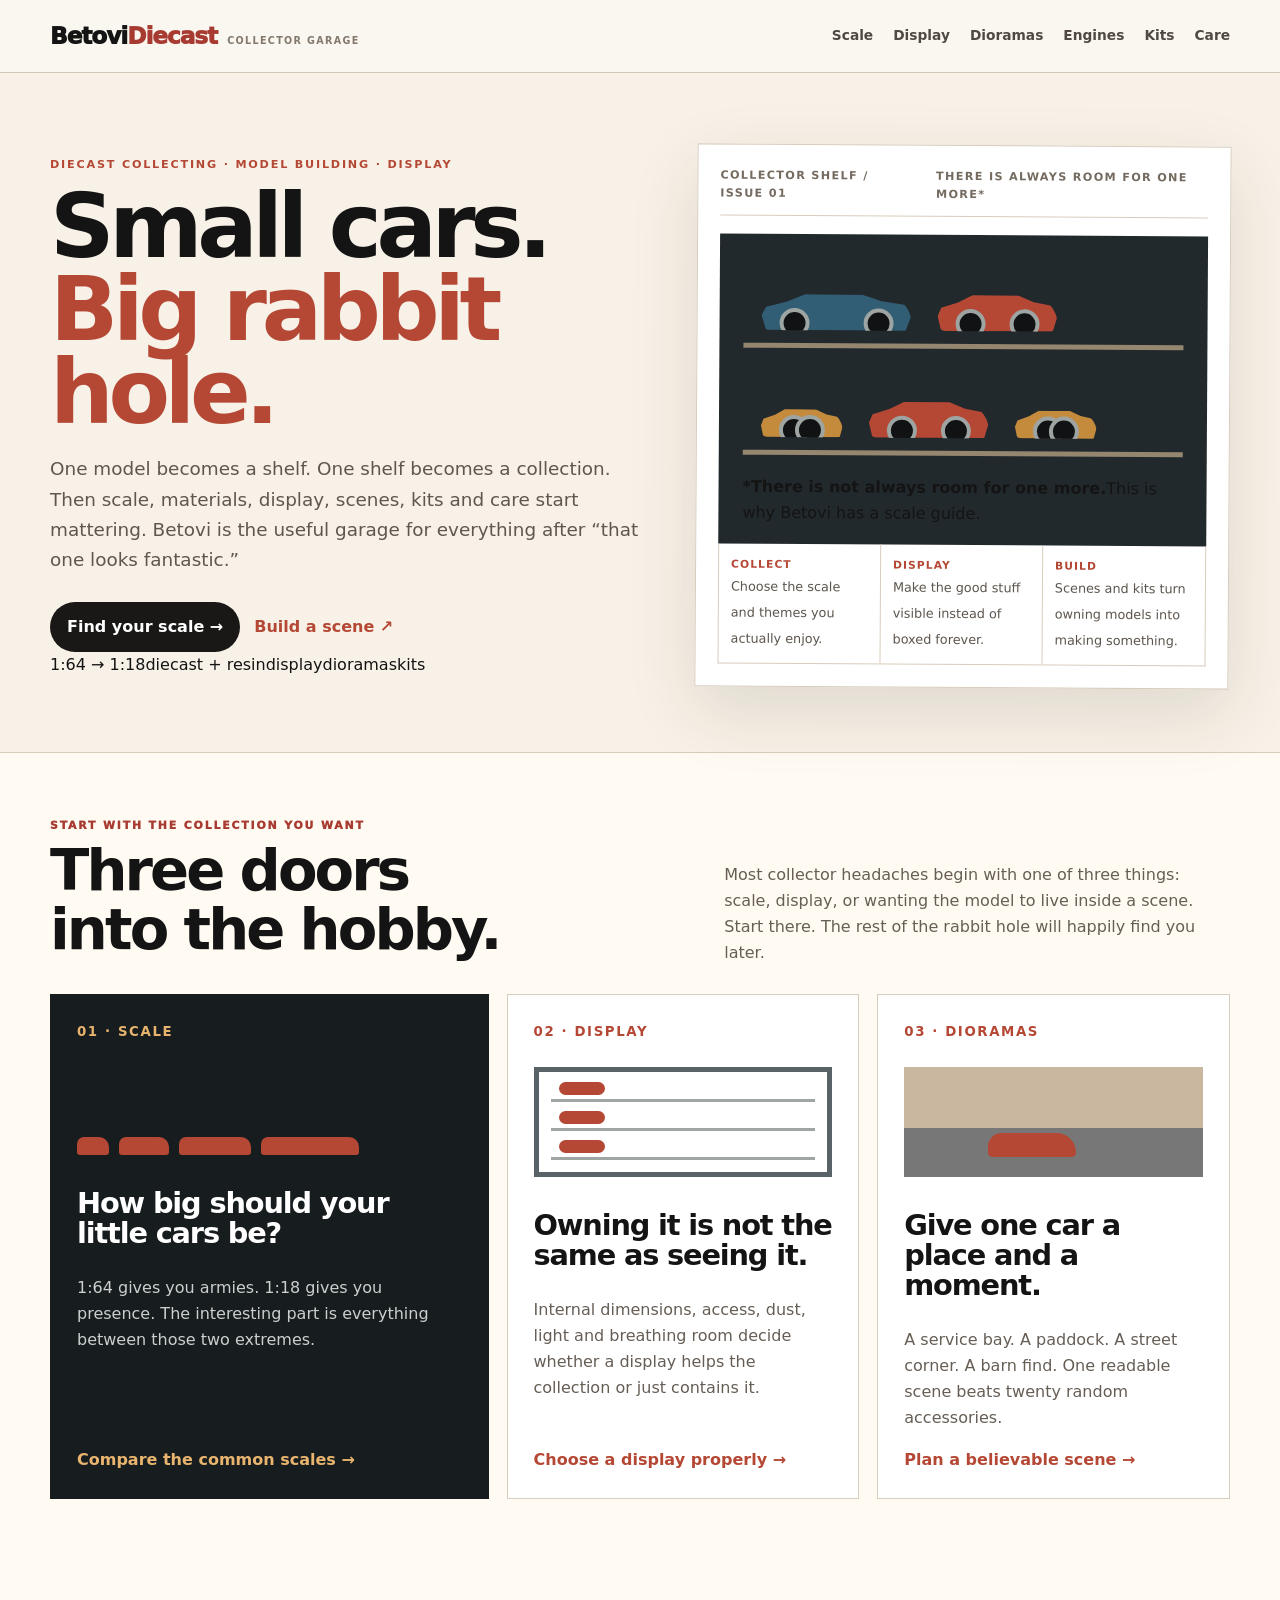
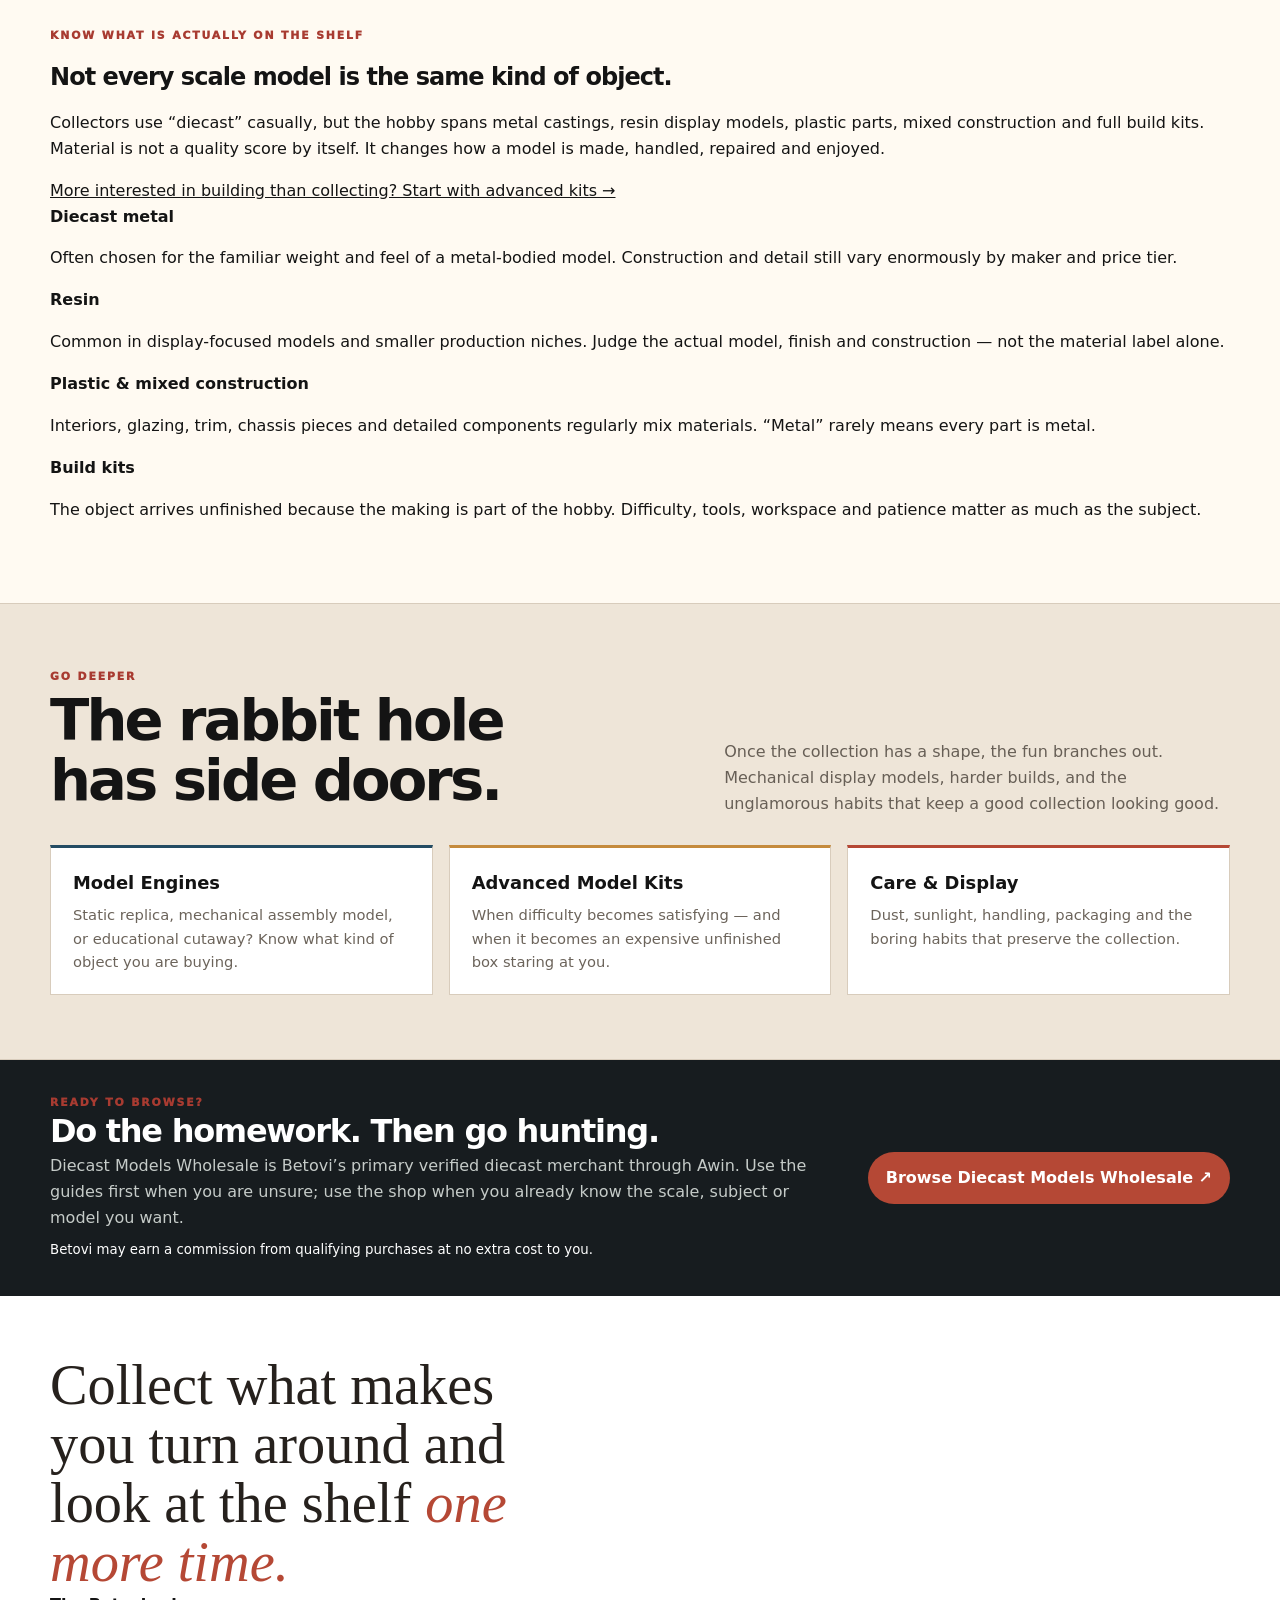
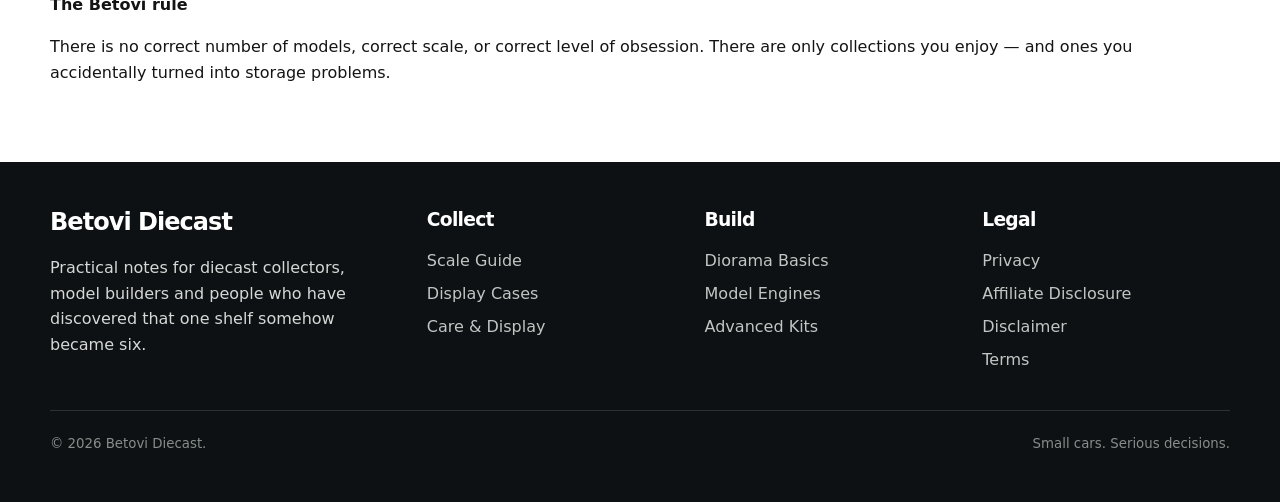
==== commit e91efd9b: "Make homepage feel like a diecast collector magazine" ====
--- a/index.html
+++ b/index.html
@@ -1 +1 @@
-<!doctype html><html lang="en"><head><meta charset="utf-8"><meta name="viewport" content="width=device-width,initial-scale=1"><title>Betovi Diecast — Scale Models, Dioramas & Display Decisions</title><meta name="description" content="Practical guidance for diecast collectors and model builders: scale, display cases, dioramas, model engines, advanced kits, and collection care."><link rel="stylesheet" href="/assets/site.css"><link rel="stylesheet" href="/assets/home-reset.css"><link rel="canonical" href="https://betovi-co.com/"></head><body><a class="skip" href="#main">Skip to content</a><header class="site-head"><div class="wrap head-row"><a class="brand" href="/" aria-label="Betovi Diecast home">Betovi<span>Diecast</span><small>collector garage</small></a><nav class="nav" aria-label="Primary"><a href="/scale-guide/">Scale</a><a href="/display-cases/">Display</a><a href="/diorama-basics/">Dioramas</a><a href="/model-engines/">Engines</a><a href="/advanced-kits/">Kits</a><a href="/care-and-display/">Care</a></nav></div></header><main id="main" class="home-reset"><section class="home-hero"><div class="wrap hero-editorial"><div class="hero-copy"><div class="hero-kicker">Diecast collecting · display · dioramas</div><h1>Collect the cars.<br><em>Build the world around them.</em></h1><p>Betovi is for the part after “that one looks good.” Scale, shelf space, display, scenes, kits and care — practical notes for enjoying the collection instead of managing a pile of boxes.</p><div class="hero-actions"><a class="primary-home" href="/scale-guide/">Start with scale →</a><a class="secondary-home" href="/diorama-basics/">Or start building a scene ↗</a></div></div><aside class="shelf-feature" aria-label="Stylized diecast collector shelf"><header><span>Collector shelf / issue 01</span><span>Scale changes everything</span></header><div class="collector-shelf"><div class="shelf-row"><i class="diecast long"></i><i class="diecast"></i></div><div class="shelf-row"><i class="diecast small"></i><i class="diecast"></i><i class="diecast small"></i></div></div><div class="shelf-caption"><div><b>Scale</b><span>How much physical presence do you want?</span></div><div><b>Display</b><span>Can you actually see what you own?</span></div><div><b>Scene</b><span>Does the model live alone or tell a story?</span></div></div></aside></div></section><section class="home-section"><div class="wrap"><div class="section-intro"><div><div class="eyebrow">Start here</div><h2>Three decisions shape most collections.</h2></div><p>You do not need a dashboard. You need to know what fits, how you want to see it, and whether the car is the whole object or part of a scene.</p></div><div class="start-grid"><a class="start-card featured" href="/scale-guide/"><small>01 · Scale</small><div class="scale-mini" aria-hidden="true"><i></i><i></i><i></i><i></i></div><h3>Choose the world your collection lives in.</h3><p>1:64, 1:43, 1:24 and 1:18 behave very differently once shelves, cabinets and model count become real.</p><span class="go">Open the scale guide →</span></a><a class="start-card" href="/display-cases/"><small>02 · Display</small><div class="case-mini" aria-hidden="true"><i></i><i></i><i></i></div><h3>Make the collection visible.</h3><p>Internal dimensions, access, dust, light and breathing room matter more than a pretty cabinet photo.</p><span class="go">Choose a display properly →</span></a><a class="start-card" href="/diorama-basics/"><small>03 · Dioramas</small><div class="scene-mini" aria-hidden="true"></div><h3>Give one model a place to exist.</h3><p>One scale, one moment, one focal model. Props are supporting actors, not a reason to empty the hobby shop.</p><span class="go">Plan the scene →</span></a></div></div></section><section class="home-section alt"><div class="wrap"><div class="section-intro"><div><div class="eyebrow">Collector notes</div><h2>The other things that start mattering later.</h2></div><p>Once the basic collection has a shape, the hobby branches into building, mechanical display pieces and the less glamorous job of keeping everything looking good.</p></div><div class="notes-grid"><a class="note-link" href="/model-engines/"><b>Model Engines</b><span>Display replica, mechanical assembly model, or educational cutaway?</span></a><a class="note-link" href="/advanced-kits/"><b>Advanced Model Kits</b><span>When difficulty becomes satisfying — and when it becomes an expensive unfinished box.</span></a><a class="note-link" href="/care-and-display/"><b>Care & Display</b><span>Dust, sunlight, handling, packaging and the boring habits that preserve a collection.</span></a></div></div></section><section class="shop-band"><div class="wrap shop-inner"><div><div class="eyebrow">Commercial lane</div><h2>Know what you want? Then go hunting.</h2><p>Diecast Models Wholesale is Betovi’s primary verified diecast merchant through Awin. Betovi may earn a commission from qualifying purchases at no extra cost to you.</p></div><a class="shop-link" rel="sponsored noopener" href="https://www.awin1.com/cread.php?s=4062908&amp;v=87779&amp;q=532516&amp;r=1971551">Browse Diecast Models Wholesale ↗</a></div></section><section class="home-close"><div class="wrap"><p class="close-line">The hobby can be wonderfully irrational. <em>The setup does not have to be.</em></p></div></section></main><footer class="footer"><div class="wrap"><div class="foot-grid"><div><h2>Betovi Diecast</h2><p>Practical notes for diecast collectors, model builders and people who have discovered that one shelf somehow became six.</p></div><div><h3>Collect</h3><a href="/scale-guide/">Scale Guide</a><a href="/display-cases/">Display Cases</a><a href="/care-and-display/">Care & Display</a></div><div><h3>Build</h3><a href="/diorama-basics/">Diorama Basics</a><a href="/model-engines/">Model Engines</a><a href="/advanced-kits/">Advanced Kits</a></div><div><h3>Legal</h3><a href="/privacy/">Privacy</a><a href="/affiliate-disclosure/">Affiliate Disclosure</a><a href="/disclaimer/">Disclaimer</a><a href="/terms/">Terms</a></div></div><div class="foot-bottom"><small>© 2026 Betovi Diecast.</small><small>Small cars. Serious decisions.</small></div></div></footer></body></html>+<!doctype html><html lang="en"><head><meta charset="utf-8"><meta name="viewport" content="width=device-width,initial-scale=1"><title>Betovi Diecast — Scale Models, Dioramas & Display Decisions</title><meta name="description" content="Practical guidance for diecast collectors and model builders: scale, display cases, dioramas, model engines, advanced kits, materials and collection care."><link rel="stylesheet" href="/assets/site.css"><link rel="stylesheet" href="/assets/home-reset.css"><link rel="canonical" href="https://betovi-co.com/"></head><body><a class="skip" href="#main">Skip to content</a><header class="site-head"><div class="wrap head-row"><a class="brand" href="/" aria-label="Betovi Diecast home">Betovi<span>Diecast</span><small>collector garage</small></a><nav class="nav" aria-label="Primary"><a href="/scale-guide/">Scale</a><a href="/display-cases/">Display</a><a href="/diorama-basics/">Dioramas</a><a href="/model-engines/">Engines</a><a href="/advanced-kits/">Kits</a><a href="/care-and-display/">Care</a></nav></div></header><main id="main" class="home-reset"><section class="home-hero"><div class="wrap hero-editorial"><div class="hero-copy"><div class="hero-kicker">Diecast collecting · model building · display</div><h1>Small cars.<br><em>Big rabbit hole.</em></h1><p>One model becomes a shelf. One shelf becomes a collection. Then scale, materials, display, scenes, kits and care start mattering. Betovi is the useful garage for everything after “that one looks fantastic.”</p><div class="hero-actions"><a class="primary-home" href="/scale-guide/">Find your scale →</a><a class="secondary-home" href="/diorama-basics/">Build a scene ↗</a></div><div class="collector-tags" aria-label="Topics covered"><span>1:64 → 1:18</span><span>diecast + resin</span><span>display</span><span>dioramas</span><span>kits</span></div></div><aside class="shelf-feature" aria-label="Stylized diecast collector shelf"><header><span>Collector shelf / issue 01</span><span>There is always room for one more*</span></header><div class="collector-shelf"><div class="shelf-row row-one"><i class="diecast long"></i><i class="diecast"></i></div><div class="shelf-row row-two"><i class="diecast small"></i><i class="diecast coupe"></i><i class="diecast small gold"></i></div><div class="shelf-label"><b>*There is not always room for one more.</b><span>This is why Betovi has a scale guide.</span></div></div><div class="shelf-caption"><div><b>Collect</b><span>Choose the scale and themes you actually enjoy.</span></div><div><b>Display</b><span>Make the good stuff visible instead of boxed forever.</span></div><div><b>Build</b><span>Scenes and kits turn owning models into making something.</span></div></div></aside></div></section><section class="home-section first-stop"><div class="wrap"><div class="section-intro"><div><div class="eyebrow">Start with the collection you want</div><h2>Three doors into the hobby.</h2></div><p>Most collector headaches begin with one of three things: scale, display, or wanting the model to live inside a scene. Start there. The rest of the rabbit hole will happily find you later.</p></div><div class="start-grid"><a class="start-card featured" href="/scale-guide/"><small>01 · Scale</small><div class="scale-mini" aria-hidden="true"><i></i><i></i><i></i><i></i></div><h3>How big should your little cars be?</h3><p>1:64 gives you armies. 1:18 gives you presence. The interesting part is everything between those two extremes.</p><span class="go">Compare the common scales →</span></a><a class="start-card" href="/display-cases/"><small>02 · Display</small><div class="case-mini" aria-hidden="true"><i></i><i></i><i></i></div><h3>Owning it is not the same as seeing it.</h3><p>Internal dimensions, access, dust, light and breathing room decide whether a display helps the collection or just contains it.</p><span class="go">Choose a display properly →</span></a><a class="start-card" href="/diorama-basics/"><small>03 · Dioramas</small><div class="scene-mini" aria-hidden="true"></div><h3>Give one car a place and a moment.</h3><p>A service bay. A paddock. A street corner. A barn find. One readable scene beats twenty random accessories.</p><span class="go">Plan a believable scene →</span></a></div></div></section><section class="home-section material-section"><div class="wrap material-layout"><div class="material-copy"><div class="eyebrow">Know what is actually on the shelf</div><h2>Not every scale model is the same kind of object.</h2><p>Collectors use “diecast” casually, but the hobby spans metal castings, resin display models, plastic parts, mixed construction and full build kits. Material is not a quality score by itself. It changes how a model is made, handled, repaired and enjoyed.</p><a class="inline-route" href="/advanced-kits/">More interested in building than collecting? Start with advanced kits →</a></div><div class="material-deck"><article><span class="material-dot metal"></span><div><b>Diecast metal</b><p>Often chosen for the familiar weight and feel of a metal-bodied model. Construction and detail still vary enormously by maker and price tier.</p></div></article><article><span class="material-dot resin"></span><div><b>Resin</b><p>Common in display-focused models and smaller production niches. Judge the actual model, finish and construction — not the material label alone.</p></div></article><article><span class="material-dot mixed"></span><div><b>Plastic & mixed construction</b><p>Interiors, glazing, trim, chassis pieces and detailed components regularly mix materials. “Metal” rarely means every part is metal.</p></div></article><article><span class="material-dot kit"></span><div><b>Build kits</b><p>The object arrives unfinished because the making is part of the hobby. Difficulty, tools, workspace and patience matter as much as the subject.</p></div></article></div></div></section><section class="home-section alt"><div class="wrap"><div class="section-intro"><div><div class="eyebrow">Go deeper</div><h2>The rabbit hole has side doors.</h2></div><p>Once the collection has a shape, the fun branches out. Mechanical display models, harder builds, and the unglamorous habits that keep a good collection looking good.</p></div><div class="notes-grid"><a class="note-link" href="/model-engines/"><b>Model Engines</b><span>Static replica, mechanical assembly model, or educational cutaway? Know what kind of object you are buying.</span></a><a class="note-link" href="/advanced-kits/"><b>Advanced Model Kits</b><span>When difficulty becomes satisfying — and when it becomes an expensive unfinished box staring at you.</span></a><a class="note-link" href="/care-and-display/"><b>Care & Display</b><span>Dust, sunlight, handling, packaging and the boring habits that preserve the collection.</span></a></div></div></section><section class="shop-band"><div class="wrap shop-inner"><div><div class="eyebrow">Ready to browse?</div><h2>Do the homework. Then go hunting.</h2><p>Diecast Models Wholesale is Betovi’s primary verified diecast merchant through Awin. Use the guides first when you are unsure; use the shop when you already know the scale, subject or model you want.</p><small>Betovi may earn a commission from qualifying purchases at no extra cost to you.</small></div><a class="shop-link" rel="sponsored noopener" href="https://www.awin1.com/cread.php?s=4062908&amp;v=87779&amp;q=532516&amp;r=1971551">Browse Diecast Models Wholesale ↗</a></div></section><section class="home-close"><div class="wrap close-grid"><p class="close-line">Collect what makes you turn around and look at the shelf <em>one more time.</em></p><div class="close-note"><b>The Betovi rule</b><p>There is no correct number of models, correct scale, or correct level of obsession. There are only collections you enjoy — and ones you accidentally turned into storage problems.</p></div></div></section></main><footer class="footer"><div class="wrap"><div class="foot-grid"><div><h2>Betovi Diecast</h2><p>Practical notes for diecast collectors, model builders and people who have discovered that one shelf somehow became six.</p></div><div><h3>Collect</h3><a href="/scale-guide/">Scale Guide</a><a href="/display-cases/">Display Cases</a><a href="/care-and-display/">Care & Display</a></div><div><h3>Build</h3><a href="/diorama-basics/">Diorama Basics</a><a href="/model-engines/">Model Engines</a><a href="/advanced-kits/">Advanced Kits</a></div><div><h3>Legal</h3><a href="/privacy/">Privacy</a><a href="/affiliate-disclosure/">Affiliate Disclosure</a><a href="/disclaimer/">Disclaimer</a><a href="/terms/">Terms</a></div></div><div class="foot-bottom"><small>© 2026 Betovi Diecast.</small><small>Small cars. Serious decisions.</small></div></div></footer></body></html>
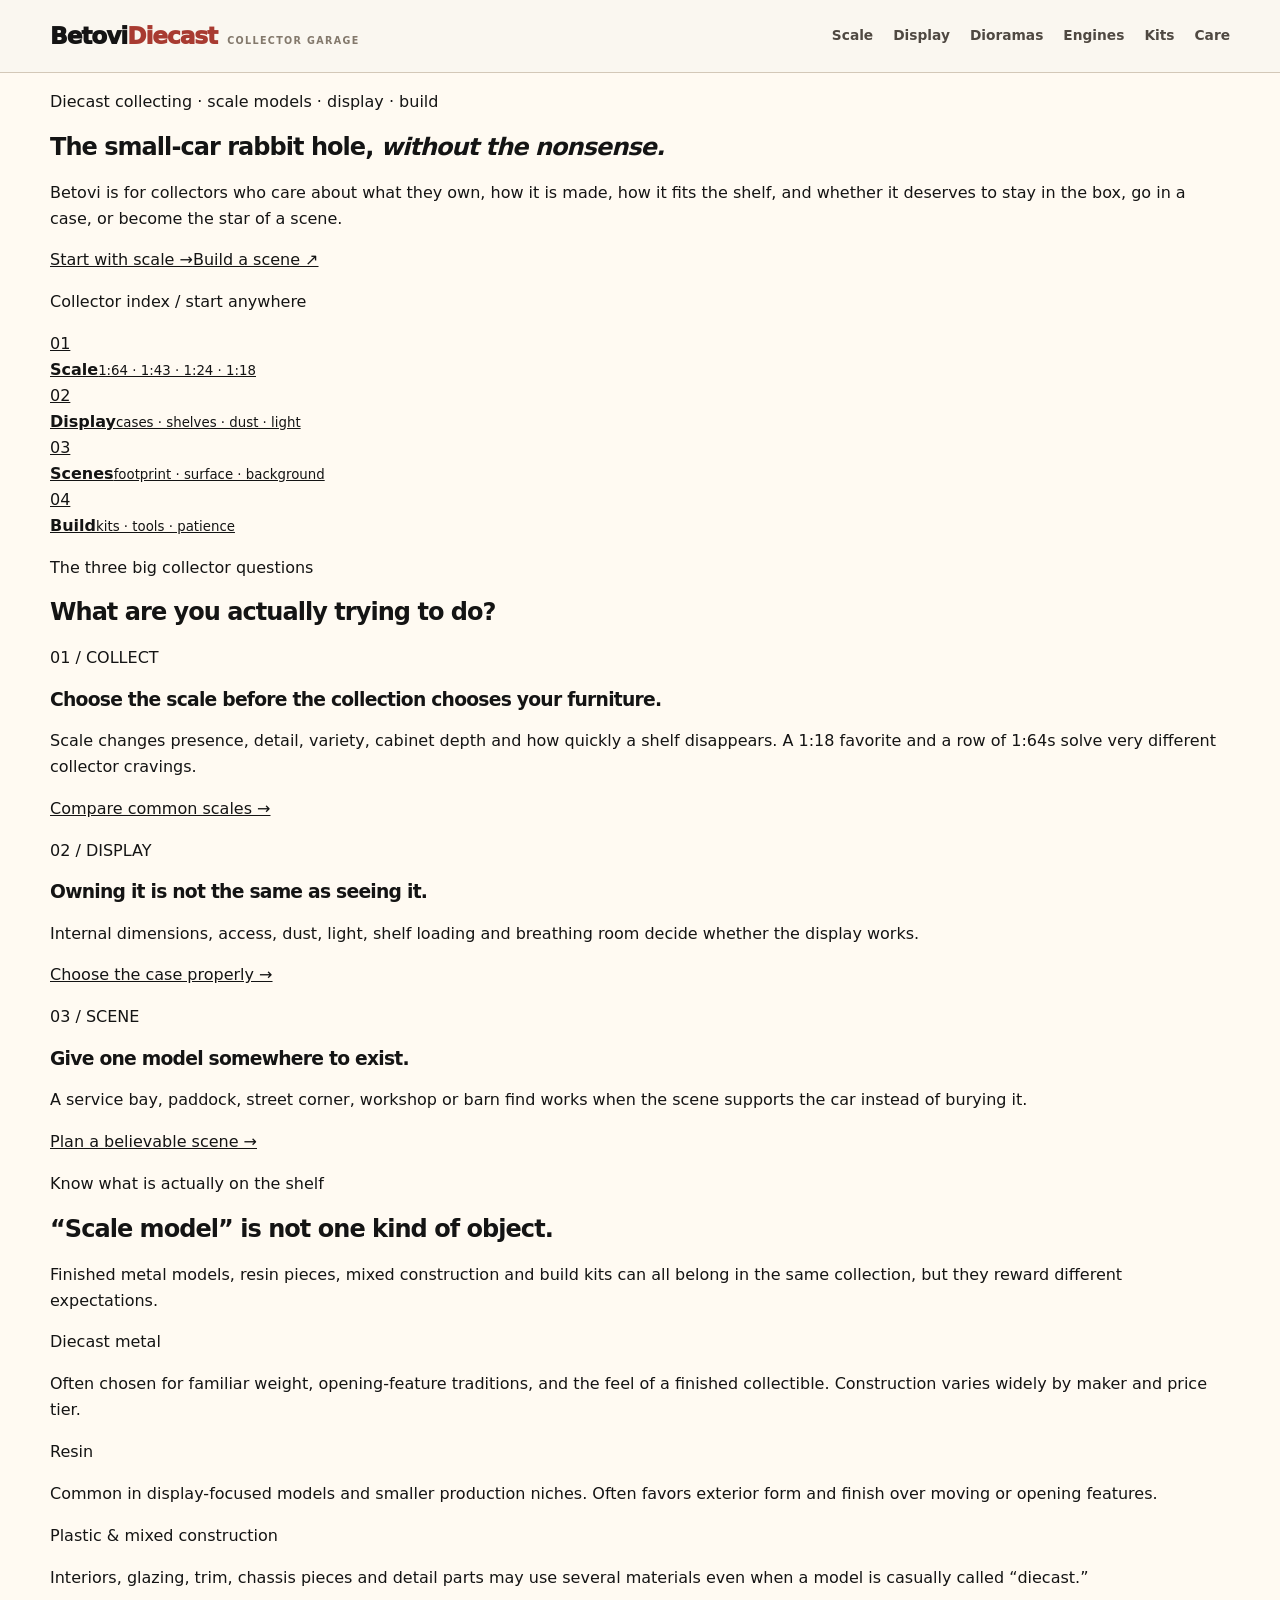
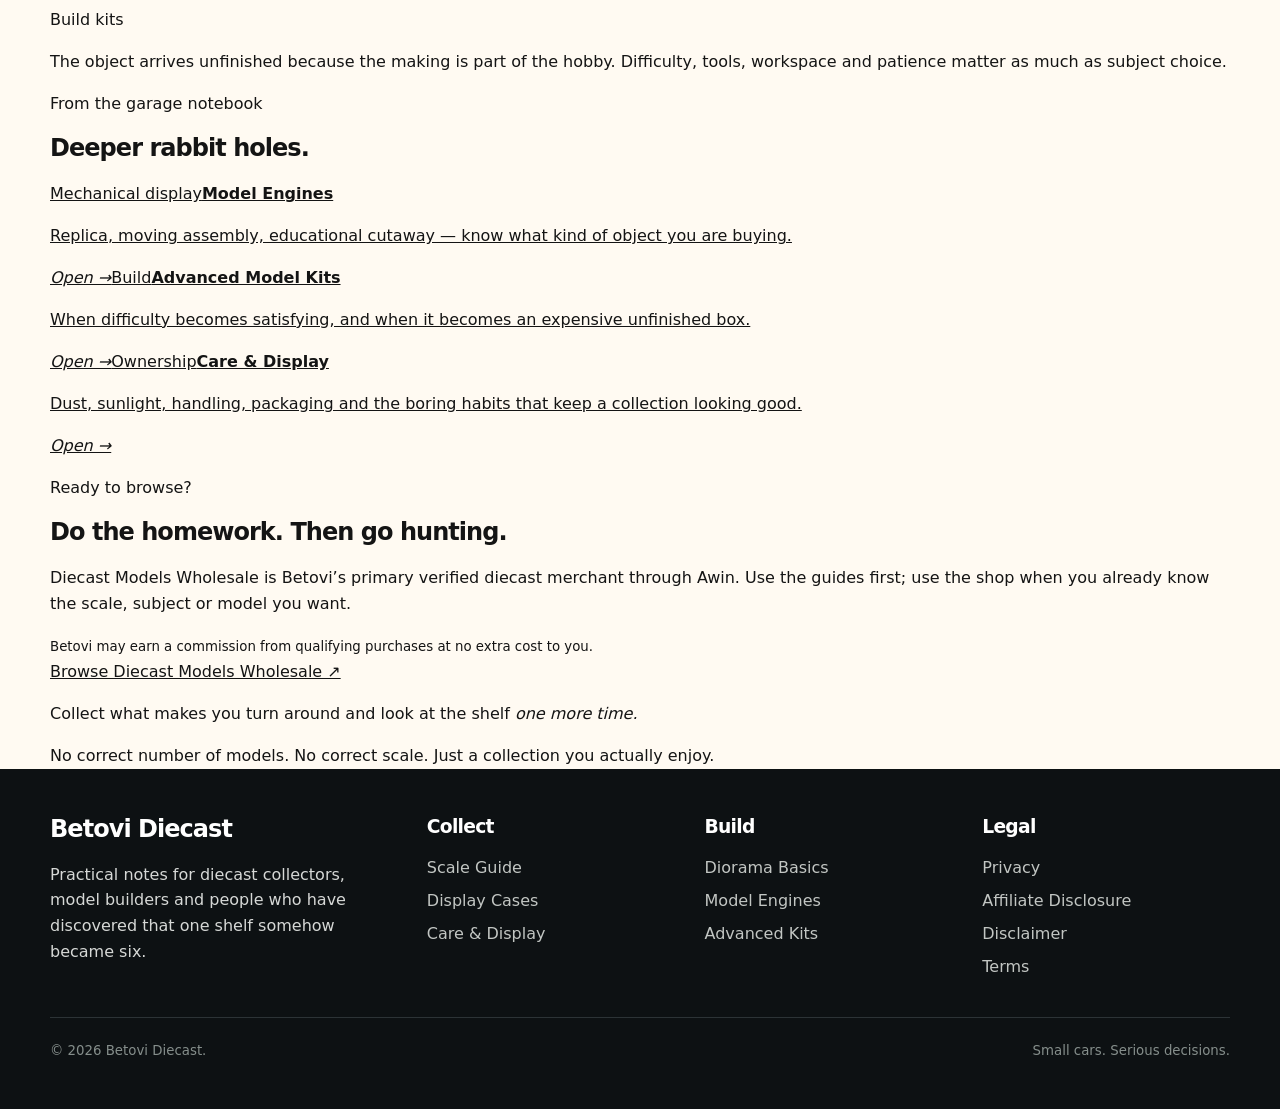
==== commit 0959042e: "Replace homepage with collector-editorial reset" ====
--- a/index.html
+++ b/index.html
@@ -1 +1 @@
-<!doctype html><html lang="en"><head><meta charset="utf-8"><meta name="viewport" content="width=device-width,initial-scale=1"><title>Betovi Diecast — Scale Models, Dioramas & Display Decisions</title><meta name="description" content="Practical guidance for diecast collectors and model builders: scale, display cases, dioramas, model engines, advanced kits, materials and collection care."><link rel="stylesheet" href="/assets/site.css"><link rel="stylesheet" href="/assets/home-reset.css"><link rel="canonical" href="https://betovi-co.com/"></head><body><a class="skip" href="#main">Skip to content</a><header class="site-head"><div class="wrap head-row"><a class="brand" href="/" aria-label="Betovi Diecast home">Betovi<span>Diecast</span><small>collector garage</small></a><nav class="nav" aria-label="Primary"><a href="/scale-guide/">Scale</a><a href="/display-cases/">Display</a><a href="/diorama-basics/">Dioramas</a><a href="/model-engines/">Engines</a><a href="/advanced-kits/">Kits</a><a href="/care-and-display/">Care</a></nav></div></header><main id="main" class="home-reset"><section class="home-hero"><div class="wrap hero-editorial"><div class="hero-copy"><div class="hero-kicker">Diecast collecting · model building · display</div><h1>Small cars.<br><em>Big rabbit hole.</em></h1><p>One model becomes a shelf. One shelf becomes a collection. Then scale, materials, display, scenes, kits and care start mattering. Betovi is the useful garage for everything after “that one looks fantastic.”</p><div class="hero-actions"><a class="primary-home" href="/scale-guide/">Find your scale →</a><a class="secondary-home" href="/diorama-basics/">Build a scene ↗</a></div><div class="collector-tags" aria-label="Topics covered"><span>1:64 → 1:18</span><span>diecast + resin</span><span>display</span><span>dioramas</span><span>kits</span></div></div><aside class="shelf-feature" aria-label="Stylized diecast collector shelf"><header><span>Collector shelf / issue 01</span><span>There is always room for one more*</span></header><div class="collector-shelf"><div class="shelf-row row-one"><i class="diecast long"></i><i class="diecast"></i></div><div class="shelf-row row-two"><i class="diecast small"></i><i class="diecast coupe"></i><i class="diecast small gold"></i></div><div class="shelf-label"><b>*There is not always room for one more.</b><span>This is why Betovi has a scale guide.</span></div></div><div class="shelf-caption"><div><b>Collect</b><span>Choose the scale and themes you actually enjoy.</span></div><div><b>Display</b><span>Make the good stuff visible instead of boxed forever.</span></div><div><b>Build</b><span>Scenes and kits turn owning models into making something.</span></div></div></aside></div></section><section class="home-section first-stop"><div class="wrap"><div class="section-intro"><div><div class="eyebrow">Start with the collection you want</div><h2>Three doors into the hobby.</h2></div><p>Most collector headaches begin with one of three things: scale, display, or wanting the model to live inside a scene. Start there. The rest of the rabbit hole will happily find you later.</p></div><div class="start-grid"><a class="start-card featured" href="/scale-guide/"><small>01 · Scale</small><div class="scale-mini" aria-hidden="true"><i></i><i></i><i></i><i></i></div><h3>How big should your little cars be?</h3><p>1:64 gives you armies. 1:18 gives you presence. The interesting part is everything between those two extremes.</p><span class="go">Compare the common scales →</span></a><a class="start-card" href="/display-cases/"><small>02 · Display</small><div class="case-mini" aria-hidden="true"><i></i><i></i><i></i></div><h3>Owning it is not the same as seeing it.</h3><p>Internal dimensions, access, dust, light and breathing room decide whether a display helps the collection or just contains it.</p><span class="go">Choose a display properly →</span></a><a class="start-card" href="/diorama-basics/"><small>03 · Dioramas</small><div class="scene-mini" aria-hidden="true"></div><h3>Give one car a place and a moment.</h3><p>A service bay. A paddock. A street corner. A barn find. One readable scene beats twenty random accessories.</p><span class="go">Plan a believable scene →</span></a></div></div></section><section class="home-section material-section"><div class="wrap material-layout"><div class="material-copy"><div class="eyebrow">Know what is actually on the shelf</div><h2>Not every scale model is the same kind of object.</h2><p>Collectors use “diecast” casually, but the hobby spans metal castings, resin display models, plastic parts, mixed construction and full build kits. Material is not a quality score by itself. It changes how a model is made, handled, repaired and enjoyed.</p><a class="inline-route" href="/advanced-kits/">More interested in building than collecting? Start with advanced kits →</a></div><div class="material-deck"><article><span class="material-dot metal"></span><div><b>Diecast metal</b><p>Often chosen for the familiar weight and feel of a metal-bodied model. Construction and detail still vary enormously by maker and price tier.</p></div></article><article><span class="material-dot resin"></span><div><b>Resin</b><p>Common in display-focused models and smaller production niches. Judge the actual model, finish and construction — not the material label alone.</p></div></article><article><span class="material-dot mixed"></span><div><b>Plastic & mixed construction</b><p>Interiors, glazing, trim, chassis pieces and detailed components regularly mix materials. “Metal” rarely means every part is metal.</p></div></article><article><span class="material-dot kit"></span><div><b>Build kits</b><p>The object arrives unfinished because the making is part of the hobby. Difficulty, tools, workspace and patience matter as much as the subject.</p></div></article></div></div></section><section class="home-section alt"><div class="wrap"><div class="section-intro"><div><div class="eyebrow">Go deeper</div><h2>The rabbit hole has side doors.</h2></div><p>Once the collection has a shape, the fun branches out. Mechanical display models, harder builds, and the unglamorous habits that keep a good collection looking good.</p></div><div class="notes-grid"><a class="note-link" href="/model-engines/"><b>Model Engines</b><span>Static replica, mechanical assembly model, or educational cutaway? Know what kind of object you are buying.</span></a><a class="note-link" href="/advanced-kits/"><b>Advanced Model Kits</b><span>When difficulty becomes satisfying — and when it becomes an expensive unfinished box staring at you.</span></a><a class="note-link" href="/care-and-display/"><b>Care & Display</b><span>Dust, sunlight, handling, packaging and the boring habits that preserve the collection.</span></a></div></div></section><section class="shop-band"><div class="wrap shop-inner"><div><div class="eyebrow">Ready to browse?</div><h2>Do the homework. Then go hunting.</h2><p>Diecast Models Wholesale is Betovi’s primary verified diecast merchant through Awin. Use the guides first when you are unsure; use the shop when you already know the scale, subject or model you want.</p><small>Betovi may earn a commission from qualifying purchases at no extra cost to you.</small></div><a class="shop-link" rel="sponsored noopener" href="https://www.awin1.com/cread.php?s=4062908&amp;v=87779&amp;q=532516&amp;r=1971551">Browse Diecast Models Wholesale ↗</a></div></section><section class="home-close"><div class="wrap close-grid"><p class="close-line">Collect what makes you turn around and look at the shelf <em>one more time.</em></p><div class="close-note"><b>The Betovi rule</b><p>There is no correct number of models, correct scale, or correct level of obsession. There are only collections you enjoy — and ones you accidentally turned into storage problems.</p></div></div></section></main><footer class="footer"><div class="wrap"><div class="foot-grid"><div><h2>Betovi Diecast</h2><p>Practical notes for diecast collectors, model builders and people who have discovered that one shelf somehow became six.</p></div><div><h3>Collect</h3><a href="/scale-guide/">Scale Guide</a><a href="/display-cases/">Display Cases</a><a href="/care-and-display/">Care & Display</a></div><div><h3>Build</h3><a href="/diorama-basics/">Diorama Basics</a><a href="/model-engines/">Model Engines</a><a href="/advanced-kits/">Advanced Kits</a></div><div><h3>Legal</h3><a href="/privacy/">Privacy</a><a href="/affiliate-disclosure/">Affiliate Disclosure</a><a href="/disclaimer/">Disclaimer</a><a href="/terms/">Terms</a></div></div><div class="foot-bottom"><small>© 2026 Betovi Diecast.</small><small>Small cars. Serious decisions.</small></div></div></footer></body></html>+<!doctype html><html lang="en"><head><meta charset="utf-8"><meta name="viewport" content="width=device-width,initial-scale=1"><title>Betovi Diecast — Scale Models, Dioramas & Display Decisions</title><meta name="description" content="Practical guidance for diecast collectors and model builders: scale, display cases, dioramas, model engines, advanced kits, and collection care."><link rel="stylesheet" href="/assets/site.css"><link rel="stylesheet" href="/assets/home-reset.css"><link rel="canonical" href="https://betovi-co.com/"></head><body><a class="skip" href="#main">Skip to content</a><header class="site-head"><div class="wrap head-row"><a class="brand" href="/" aria-label="Betovi Diecast home">Betovi<span>Diecast</span><small>collector garage</small></a><nav class="nav" aria-label="Primary"><a href="/scale-guide/">Scale</a><a href="/display-cases/">Display</a><a href="/diorama-basics/">Dioramas</a><a href="/model-engines/">Engines</a><a href="/advanced-kits/">Kits</a><a href="/care-and-display/">Care</a></nav></div></header><main id="main" class="home-reset"><section class="editorial-hero"><div class="wrap hero-layout"><div class="hero-main"><p class="overline">Diecast collecting · scale models · display · build</p><h1>The small-car rabbit hole, <em>without the nonsense.</em></h1><p class="lead">Betovi is for collectors who care about what they own, how it is made, how it fits the shelf, and whether it deserves to stay in the box, go in a case, or become the star of a scene.</p><div class="hero-links"><a class="primary" href="/scale-guide/">Start with scale →</a><a href="/diorama-basics/">Build a scene ↗</a></div></div><aside class="collector-index" aria-label="Collector index"><p class="index-label">Collector index / start anywhere</p><a href="/scale-guide/"><span>01</span><div><b>Scale</b><small>1:64 · 1:43 · 1:24 · 1:18</small></div></a><a href="/display-cases/"><span>02</span><div><b>Display</b><small>cases · shelves · dust · light</small></div></a><a href="/diorama-basics/"><span>03</span><div><b>Scenes</b><small>footprint · surface · background</small></div></a><a href="/advanced-kits/"><span>04</span><div><b>Build</b><small>kits · tools · patience</small></div></a></aside></div></section><section class="desk-section"><div class="wrap"><div class="section-heading"><p class="overline">The three big collector questions</p><h2>What are you actually trying to do?</h2></div><div class="editorial-grid"><article class="feature-story"><p class="story-no">01 / COLLECT</p><h3>Choose the scale before the collection chooses your furniture.</h3><p>Scale changes presence, detail, variety, cabinet depth and how quickly a shelf disappears. A 1:18 favorite and a row of 1:64s solve very different collector cravings.</p><a href="/scale-guide/">Compare common scales →</a></article><div class="side-stories"><article><p class="story-no">02 / DISPLAY</p><h3>Owning it is not the same as seeing it.</h3><p>Internal dimensions, access, dust, light, shelf loading and breathing room decide whether the display works.</p><a href="/display-cases/">Choose the case properly →</a></article><article><p class="story-no">03 / SCENE</p><h3>Give one model somewhere to exist.</h3><p>A service bay, paddock, street corner, workshop or barn find works when the scene supports the car instead of burying it.</p><a href="/diorama-basics/">Plan a believable scene →</a></article></div></div></div></section><section class="object-section"><div class="wrap object-layout"><div class="object-intro"><p class="overline">Know what is actually on the shelf</p><h2>“Scale model” is not one kind of object.</h2><p>Finished metal models, resin pieces, mixed construction and build kits can all belong in the same collection, but they reward different expectations.</p></div><div class="object-list"><div><span>Diecast metal</span><p>Often chosen for familiar weight, opening-feature traditions, and the feel of a finished collectible. Construction varies widely by maker and price tier.</p></div><div><span>Resin</span><p>Common in display-focused models and smaller production niches. Often favors exterior form and finish over moving or opening features.</p></div><div><span>Plastic & mixed construction</span><p>Interiors, glazing, trim, chassis pieces and detail parts may use several materials even when a model is casually called “diecast.”</p></div><div><span>Build kits</span><p>The object arrives unfinished because the making is part of the hobby. Difficulty, tools, workspace and patience matter as much as subject choice.</p></div></div></div></section><section class="notebook-section"><div class="wrap"><div class="section-heading compact"><p class="overline">From the garage notebook</p><h2>Deeper rabbit holes.</h2></div><div class="notebook-list"><a href="/model-engines/"><span>Mechanical display</span><b>Model Engines</b><p>Replica, moving assembly, educational cutaway — know what kind of object you are buying.</p><em>Open →</em></a><a href="/advanced-kits/"><span>Build</span><b>Advanced Model Kits</b><p>When difficulty becomes satisfying, and when it becomes an expensive unfinished box.</p><em>Open →</em></a><a href="/care-and-display/"><span>Ownership</span><b>Care & Display</b><p>Dust, sunlight, handling, packaging and the boring habits that keep a collection looking good.</p><em>Open →</em></a></div></div></section><section class="merchant-band"><div class="wrap merchant-layout"><div><p class="overline">Ready to browse?</p><h2>Do the homework. Then go hunting.</h2><p>Diecast Models Wholesale is Betovi’s primary verified diecast merchant through Awin. Use the guides first; use the shop when you already know the scale, subject or model you want.</p><small>Betovi may earn a commission from qualifying purchases at no extra cost to you.</small></div><a rel="sponsored noopener" href="https://www.awin1.com/cread.php?s=4062908&amp;v=87779&amp;q=532516&amp;r=1971551">Browse Diecast Models Wholesale ↗</a></div></section><section class="closing-note"><div class="wrap"><p>Collect what makes you turn around and look at the shelf <em>one more time.</em></p><span>No correct number of models. No correct scale. Just a collection you actually enjoy.</span></div></section></main><footer class="footer"><div class="wrap"><div class="foot-grid"><div><h2>Betovi Diecast</h2><p>Practical notes for diecast collectors, model builders and people who have discovered that one shelf somehow became six.</p></div><div><h3>Collect</h3><a href="/scale-guide/">Scale Guide</a><a href="/display-cases/">Display Cases</a><a href="/care-and-display/">Care & Display</a></div><div><h3>Build</h3><a href="/diorama-basics/">Diorama Basics</a><a href="/model-engines/">Model Engines</a><a href="/advanced-kits/">Advanced Kits</a></div><div><h3>Legal</h3><a href="/privacy/">Privacy</a><a href="/affiliate-disclosure/">Affiliate Disclosure</a><a href="/disclaimer/">Disclaimer</a><a href="/terms/">Terms</a></div></div><div class="foot-bottom"><small>© 2026 Betovi Diecast.</small><small>Small cars. Serious decisions.</small></div></div></footer></body></html>
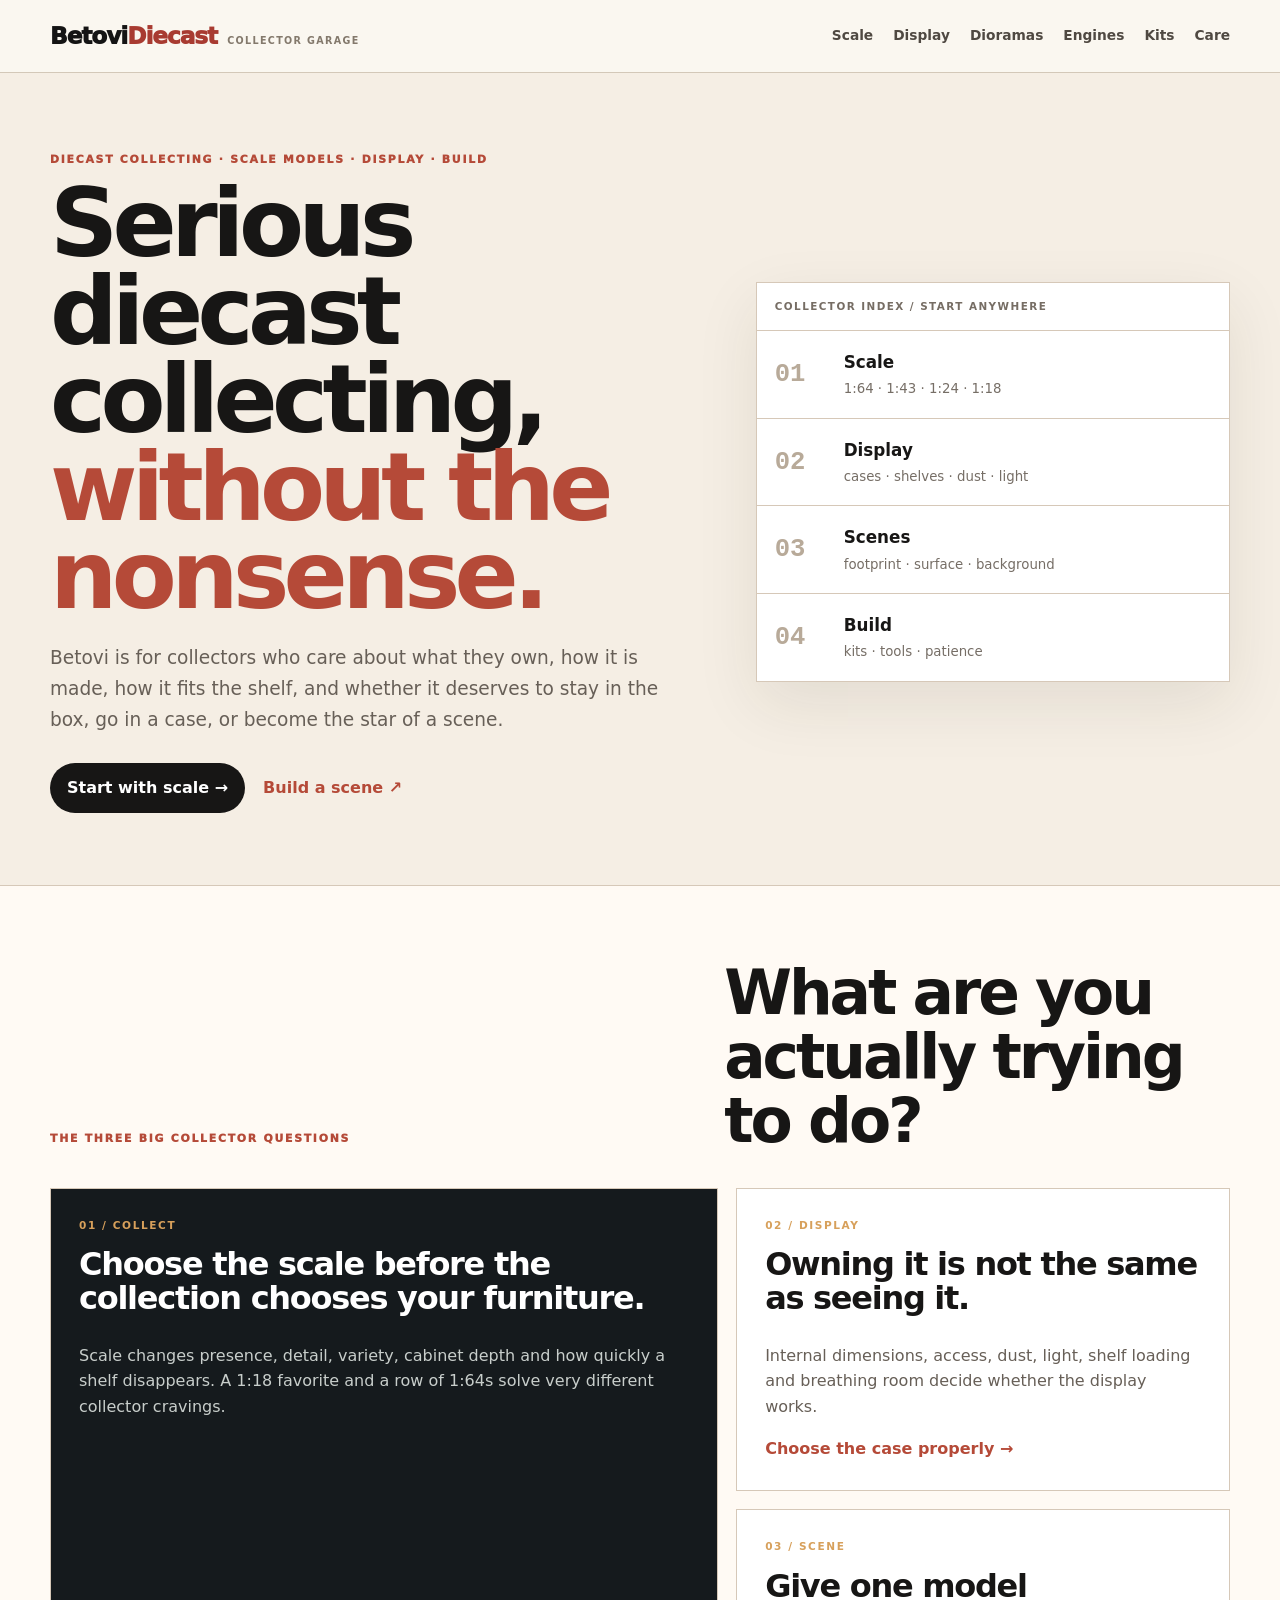
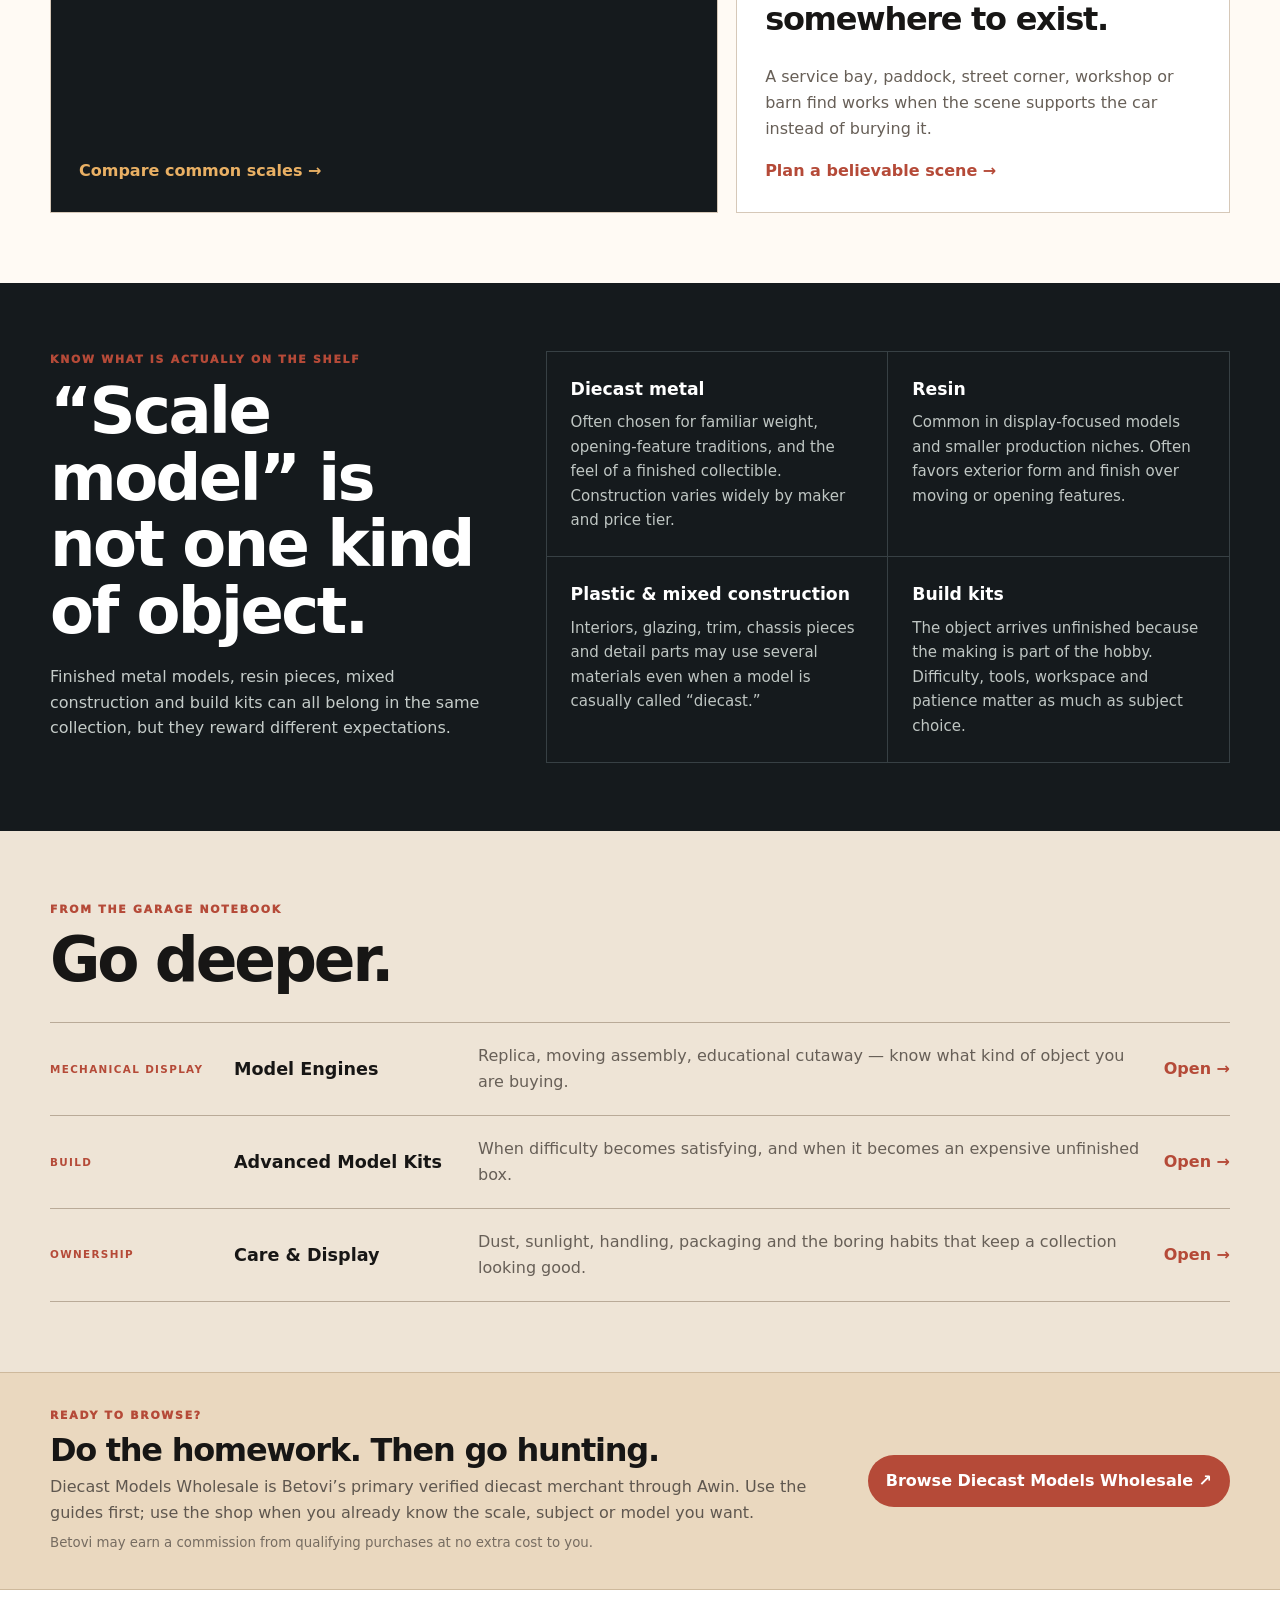
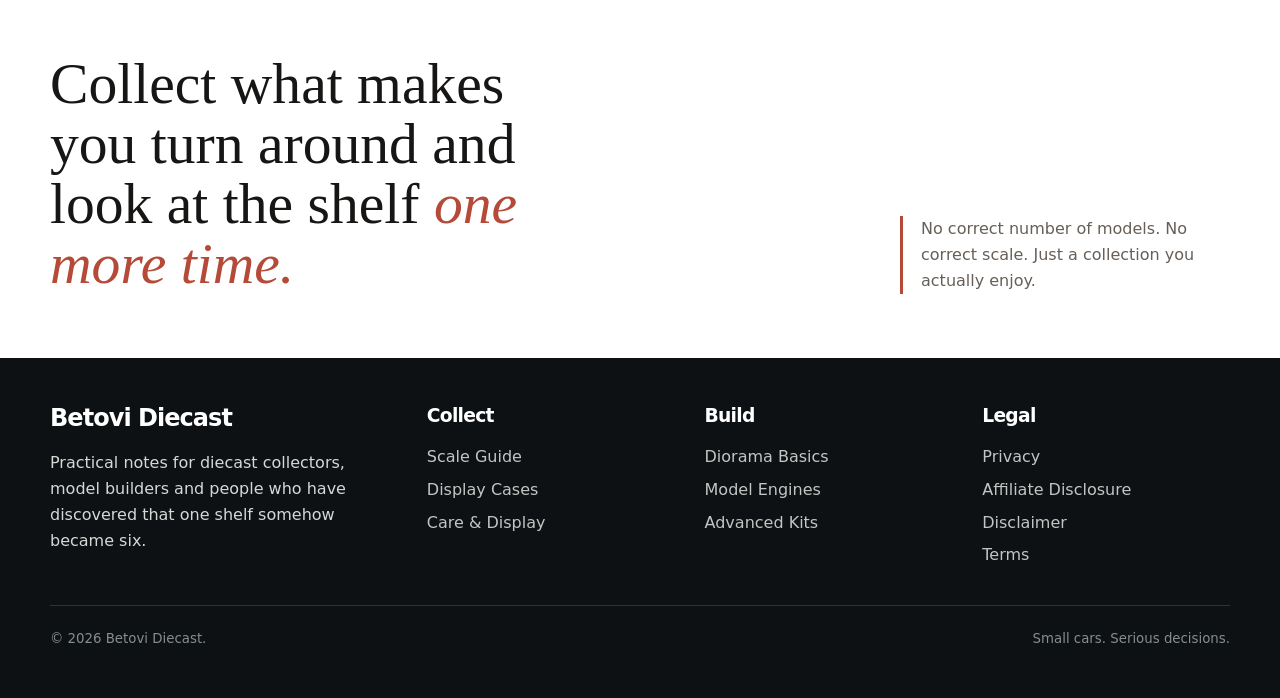
==== commit fba78263: "Remove rabbit-hole phrasing from homepage" ====
--- a/index.html
+++ b/index.html
@@ -1 +1 @@
-<!doctype html><html lang="en"><head><meta charset="utf-8"><meta name="viewport" content="width=device-width,initial-scale=1"><title>Betovi Diecast — Scale Models, Dioramas & Display Decisions</title><meta name="description" content="Practical guidance for diecast collectors and model builders: scale, display cases, dioramas, model engines, advanced kits, and collection care."><link rel="stylesheet" href="/assets/site.css"><link rel="stylesheet" href="/assets/home-reset.css"><link rel="canonical" href="https://betovi-co.com/"></head><body><a class="skip" href="#main">Skip to content</a><header class="site-head"><div class="wrap head-row"><a class="brand" href="/" aria-label="Betovi Diecast home">Betovi<span>Diecast</span><small>collector garage</small></a><nav class="nav" aria-label="Primary"><a href="/scale-guide/">Scale</a><a href="/display-cases/">Display</a><a href="/diorama-basics/">Dioramas</a><a href="/model-engines/">Engines</a><a href="/advanced-kits/">Kits</a><a href="/care-and-display/">Care</a></nav></div></header><main id="main" class="home-reset"><section class="editorial-hero"><div class="wrap hero-layout"><div class="hero-main"><p class="overline">Diecast collecting · scale models · display · build</p><h1>The small-car rabbit hole, <em>without the nonsense.</em></h1><p class="lead">Betovi is for collectors who care about what they own, how it is made, how it fits the shelf, and whether it deserves to stay in the box, go in a case, or become the star of a scene.</p><div class="hero-links"><a class="primary" href="/scale-guide/">Start with scale →</a><a href="/diorama-basics/">Build a scene ↗</a></div></div><aside class="collector-index" aria-label="Collector index"><p class="index-label">Collector index / start anywhere</p><a href="/scale-guide/"><span>01</span><div><b>Scale</b><small>1:64 · 1:43 · 1:24 · 1:18</small></div></a><a href="/display-cases/"><span>02</span><div><b>Display</b><small>cases · shelves · dust · light</small></div></a><a href="/diorama-basics/"><span>03</span><div><b>Scenes</b><small>footprint · surface · background</small></div></a><a href="/advanced-kits/"><span>04</span><div><b>Build</b><small>kits · tools · patience</small></div></a></aside></div></section><section class="desk-section"><div class="wrap"><div class="section-heading"><p class="overline">The three big collector questions</p><h2>What are you actually trying to do?</h2></div><div class="editorial-grid"><article class="feature-story"><p class="story-no">01 / COLLECT</p><h3>Choose the scale before the collection chooses your furniture.</h3><p>Scale changes presence, detail, variety, cabinet depth and how quickly a shelf disappears. A 1:18 favorite and a row of 1:64s solve very different collector cravings.</p><a href="/scale-guide/">Compare common scales →</a></article><div class="side-stories"><article><p class="story-no">02 / DISPLAY</p><h3>Owning it is not the same as seeing it.</h3><p>Internal dimensions, access, dust, light, shelf loading and breathing room decide whether the display works.</p><a href="/display-cases/">Choose the case properly →</a></article><article><p class="story-no">03 / SCENE</p><h3>Give one model somewhere to exist.</h3><p>A service bay, paddock, street corner, workshop or barn find works when the scene supports the car instead of burying it.</p><a href="/diorama-basics/">Plan a believable scene →</a></article></div></div></div></section><section class="object-section"><div class="wrap object-layout"><div class="object-intro"><p class="overline">Know what is actually on the shelf</p><h2>“Scale model” is not one kind of object.</h2><p>Finished metal models, resin pieces, mixed construction and build kits can all belong in the same collection, but they reward different expectations.</p></div><div class="object-list"><div><span>Diecast metal</span><p>Often chosen for familiar weight, opening-feature traditions, and the feel of a finished collectible. Construction varies widely by maker and price tier.</p></div><div><span>Resin</span><p>Common in display-focused models and smaller production niches. Often favors exterior form and finish over moving or opening features.</p></div><div><span>Plastic & mixed construction</span><p>Interiors, glazing, trim, chassis pieces and detail parts may use several materials even when a model is casually called “diecast.”</p></div><div><span>Build kits</span><p>The object arrives unfinished because the making is part of the hobby. Difficulty, tools, workspace and patience matter as much as subject choice.</p></div></div></div></section><section class="notebook-section"><div class="wrap"><div class="section-heading compact"><p class="overline">From the garage notebook</p><h2>Deeper rabbit holes.</h2></div><div class="notebook-list"><a href="/model-engines/"><span>Mechanical display</span><b>Model Engines</b><p>Replica, moving assembly, educational cutaway — know what kind of object you are buying.</p><em>Open →</em></a><a href="/advanced-kits/"><span>Build</span><b>Advanced Model Kits</b><p>When difficulty becomes satisfying, and when it becomes an expensive unfinished box.</p><em>Open →</em></a><a href="/care-and-display/"><span>Ownership</span><b>Care & Display</b><p>Dust, sunlight, handling, packaging and the boring habits that keep a collection looking good.</p><em>Open →</em></a></div></div></section><section class="merchant-band"><div class="wrap merchant-layout"><div><p class="overline">Ready to browse?</p><h2>Do the homework. Then go hunting.</h2><p>Diecast Models Wholesale is Betovi’s primary verified diecast merchant through Awin. Use the guides first; use the shop when you already know the scale, subject or model you want.</p><small>Betovi may earn a commission from qualifying purchases at no extra cost to you.</small></div><a rel="sponsored noopener" href="https://www.awin1.com/cread.php?s=4062908&amp;v=87779&amp;q=532516&amp;r=1971551">Browse Diecast Models Wholesale ↗</a></div></section><section class="closing-note"><div class="wrap"><p>Collect what makes you turn around and look at the shelf <em>one more time.</em></p><span>No correct number of models. No correct scale. Just a collection you actually enjoy.</span></div></section></main><footer class="footer"><div class="wrap"><div class="foot-grid"><div><h2>Betovi Diecast</h2><p>Practical notes for diecast collectors, model builders and people who have discovered that one shelf somehow became six.</p></div><div><h3>Collect</h3><a href="/scale-guide/">Scale Guide</a><a href="/display-cases/">Display Cases</a><a href="/care-and-display/">Care & Display</a></div><div><h3>Build</h3><a href="/diorama-basics/">Diorama Basics</a><a href="/model-engines/">Model Engines</a><a href="/advanced-kits/">Advanced Kits</a></div><div><h3>Legal</h3><a href="/privacy/">Privacy</a><a href="/affiliate-disclosure/">Affiliate Disclosure</a><a href="/disclaimer/">Disclaimer</a><a href="/terms/">Terms</a></div></div><div class="foot-bottom"><small>© 2026 Betovi Diecast.</small><small>Small cars. Serious decisions.</small></div></div></footer></body></html>+<!doctype html><html lang="en"><head><meta charset="utf-8"><meta name="viewport" content="width=device-width,initial-scale=1"><title>Betovi Diecast — Scale Models, Dioramas & Display Decisions</title><meta name="description" content="Practical guidance for diecast collectors and model builders: scale, display cases, dioramas, model engines, advanced kits, and collection care."><link rel="stylesheet" href="/assets/site.css"><link rel="stylesheet" href="/assets/home-reset.css"><link rel="canonical" href="https://betovi-co.com/"></head><body><a class="skip" href="#main">Skip to content</a><header class="site-head"><div class="wrap head-row"><a class="brand" href="/" aria-label="Betovi Diecast home">Betovi<span>Diecast</span><small>collector garage</small></a><nav class="nav" aria-label="Primary"><a href="/scale-guide/">Scale</a><a href="/display-cases/">Display</a><a href="/diorama-basics/">Dioramas</a><a href="/model-engines/">Engines</a><a href="/advanced-kits/">Kits</a><a href="/care-and-display/">Care</a></nav></div></header><main id="main" class="home-reset"><section class="editorial-hero"><div class="wrap hero-layout"><div class="hero-main"><p class="overline">Diecast collecting · scale models · display · build</p><h1>Serious diecast collecting, <em>without the nonsense.</em></h1><p class="lead">Betovi is for collectors who care about what they own, how it is made, how it fits the shelf, and whether it deserves to stay in the box, go in a case, or become the star of a scene.</p><div class="hero-links"><a class="primary" href="/scale-guide/">Start with scale →</a><a href="/diorama-basics/">Build a scene ↗</a></div></div><aside class="collector-index" aria-label="Collector index"><p class="index-label">Collector index / start anywhere</p><a href="/scale-guide/"><span>01</span><div><b>Scale</b><small>1:64 · 1:43 · 1:24 · 1:18</small></div></a><a href="/display-cases/"><span>02</span><div><b>Display</b><small>cases · shelves · dust · light</small></div></a><a href="/diorama-basics/"><span>03</span><div><b>Scenes</b><small>footprint · surface · background</small></div></a><a href="/advanced-kits/"><span>04</span><div><b>Build</b><small>kits · tools · patience</small></div></a></aside></div></section><section class="desk-section"><div class="wrap"><div class="section-heading"><p class="overline">The three big collector questions</p><h2>What are you actually trying to do?</h2></div><div class="editorial-grid"><article class="feature-story"><p class="story-no">01 / COLLECT</p><h3>Choose the scale before the collection chooses your furniture.</h3><p>Scale changes presence, detail, variety, cabinet depth and how quickly a shelf disappears. A 1:18 favorite and a row of 1:64s solve very different collector cravings.</p><a href="/scale-guide/">Compare common scales →</a></article><div class="side-stories"><article><p class="story-no">02 / DISPLAY</p><h3>Owning it is not the same as seeing it.</h3><p>Internal dimensions, access, dust, light, shelf loading and breathing room decide whether the display works.</p><a href="/display-cases/">Choose the case properly →</a></article><article><p class="story-no">03 / SCENE</p><h3>Give one model somewhere to exist.</h3><p>A service bay, paddock, street corner, workshop or barn find works when the scene supports the car instead of burying it.</p><a href="/diorama-basics/">Plan a believable scene →</a></article></div></div></div></section><section class="object-section"><div class="wrap object-layout"><div class="object-intro"><p class="overline">Know what is actually on the shelf</p><h2>“Scale model” is not one kind of object.</h2><p>Finished metal models, resin pieces, mixed construction and build kits can all belong in the same collection, but they reward different expectations.</p></div><div class="object-list"><div><span>Diecast metal</span><p>Often chosen for familiar weight, opening-feature traditions, and the feel of a finished collectible. Construction varies widely by maker and price tier.</p></div><div><span>Resin</span><p>Common in display-focused models and smaller production niches. Often favors exterior form and finish over moving or opening features.</p></div><div><span>Plastic & mixed construction</span><p>Interiors, glazing, trim, chassis pieces and detail parts may use several materials even when a model is casually called “diecast.”</p></div><div><span>Build kits</span><p>The object arrives unfinished because the making is part of the hobby. Difficulty, tools, workspace and patience matter as much as subject choice.</p></div></div></div></section><section class="notebook-section"><div class="wrap"><div class="section-heading compact"><p class="overline">From the garage notebook</p><h2>Go deeper.</h2></div><div class="notebook-list"><a href="/model-engines/"><span>Mechanical display</span><b>Model Engines</b><p>Replica, moving assembly, educational cutaway — know what kind of object you are buying.</p><em>Open →</em></a><a href="/advanced-kits/"><span>Build</span><b>Advanced Model Kits</b><p>When difficulty becomes satisfying, and when it becomes an expensive unfinished box.</p><em>Open →</em></a><a href="/care-and-display/"><span>Ownership</span><b>Care & Display</b><p>Dust, sunlight, handling, packaging and the boring habits that keep a collection looking good.</p><em>Open →</em></a></div></div></section><section class="merchant-band"><div class="wrap merchant-layout"><div><p class="overline">Ready to browse?</p><h2>Do the homework. Then go hunting.</h2><p>Diecast Models Wholesale is Betovi’s primary verified diecast merchant through Awin. Use the guides first; use the shop when you already know the scale, subject or model you want.</p><small>Betovi may earn a commission from qualifying purchases at no extra cost to you.</small></div><a rel="sponsored noopener" href="https://www.awin1.com/cread.php?s=4062908&amp;v=87779&amp;q=532516&amp;r=1971551">Browse Diecast Models Wholesale ↗</a></div></section><section class="closing-note"><div class="wrap"><p>Collect what makes you turn around and look at the shelf <em>one more time.</em></p><span>No correct number of models. No correct scale. Just a collection you actually enjoy.</span></div></section></main><footer class="footer"><div class="wrap"><div class="foot-grid"><div><h2>Betovi Diecast</h2><p>Practical notes for diecast collectors, model builders and people who have discovered that one shelf somehow became six.</p></div><div><h3>Collect</h3><a href="/scale-guide/">Scale Guide</a><a href="/display-cases/">Display Cases</a><a href="/care-and-display/">Care & Display</a></div><div><h3>Build</h3><a href="/diorama-basics/">Diorama Basics</a><a href="/model-engines/">Model Engines</a><a href="/advanced-kits/">Advanced Kits</a></div><div><h3>Legal</h3><a href="/privacy/">Privacy</a><a href="/affiliate-disclosure/">Affiliate Disclosure</a><a href="/disclaimer/">Disclaimer</a><a href="/terms/">Terms</a></div></div><div class="foot-bottom"><small>© 2026 Betovi Diecast.</small><small>Small cars. Serious decisions.</small></div></div></footer></body></html>
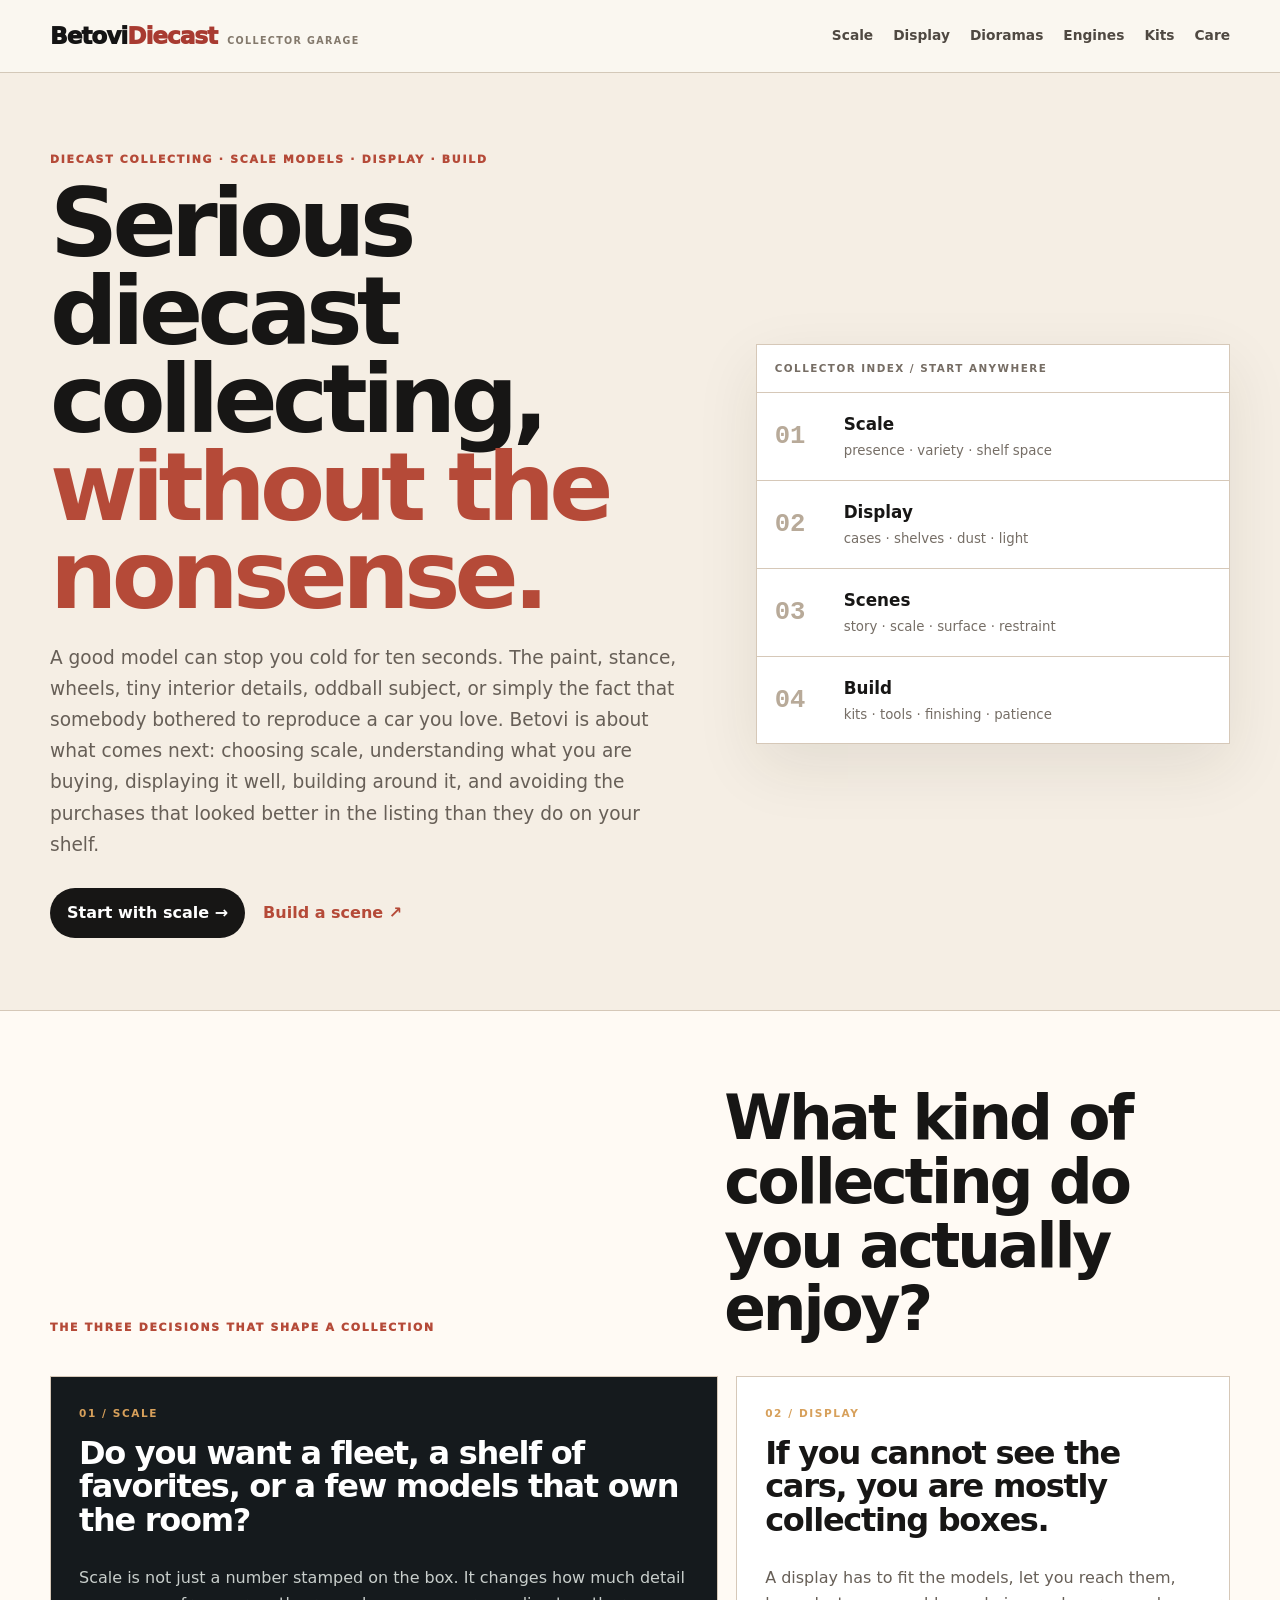
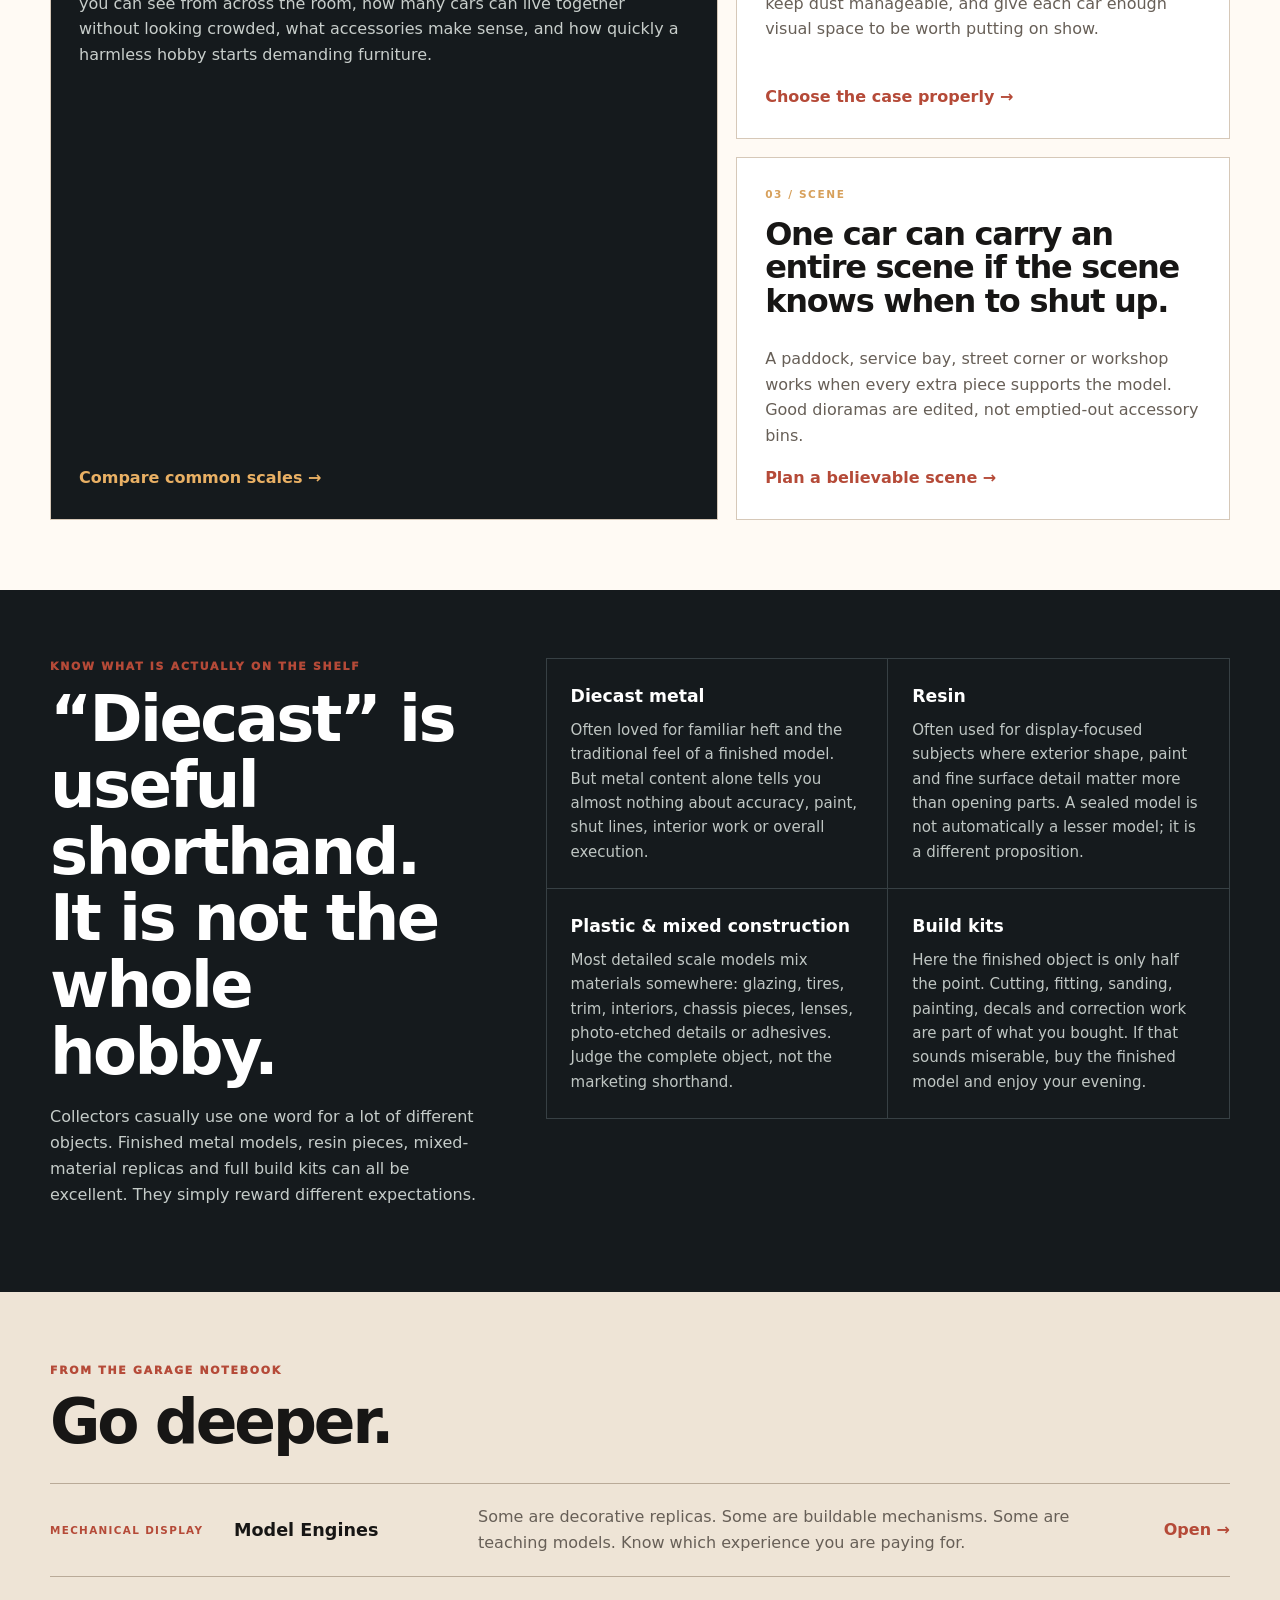
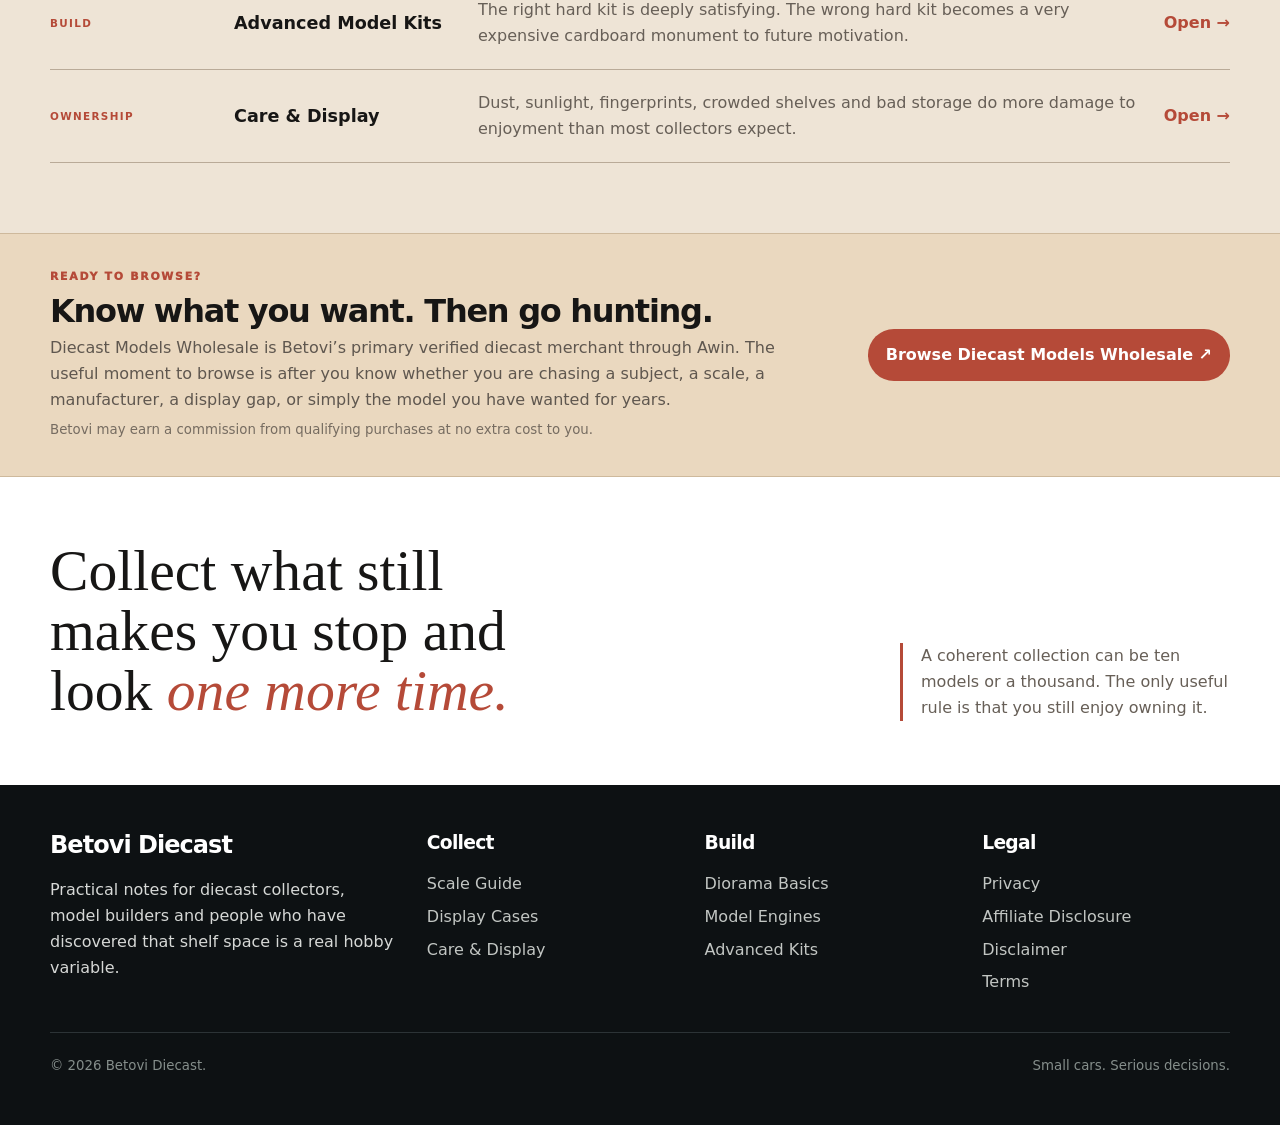
==== commit f0bc628c: "Rewrite homepage copy with collector-first voice" ====
--- a/index.html
+++ b/index.html
@@ -1 +1 @@
-<!doctype html><html lang="en"><head><meta charset="utf-8"><meta name="viewport" content="width=device-width,initial-scale=1"><title>Betovi Diecast — Scale Models, Dioramas & Display Decisions</title><meta name="description" content="Practical guidance for diecast collectors and model builders: scale, display cases, dioramas, model engines, advanced kits, and collection care."><link rel="stylesheet" href="/assets/site.css"><link rel="stylesheet" href="/assets/home-reset.css"><link rel="canonical" href="https://betovi-co.com/"></head><body><a class="skip" href="#main">Skip to content</a><header class="site-head"><div class="wrap head-row"><a class="brand" href="/" aria-label="Betovi Diecast home">Betovi<span>Diecast</span><small>collector garage</small></a><nav class="nav" aria-label="Primary"><a href="/scale-guide/">Scale</a><a href="/display-cases/">Display</a><a href="/diorama-basics/">Dioramas</a><a href="/model-engines/">Engines</a><a href="/advanced-kits/">Kits</a><a href="/care-and-display/">Care</a></nav></div></header><main id="main" class="home-reset"><section class="editorial-hero"><div class="wrap hero-layout"><div class="hero-main"><p class="overline">Diecast collecting · scale models · display · build</p><h1>Serious diecast collecting, <em>without the nonsense.</em></h1><p class="lead">Betovi is for collectors who care about what they own, how it is made, how it fits the shelf, and whether it deserves to stay in the box, go in a case, or become the star of a scene.</p><div class="hero-links"><a class="primary" href="/scale-guide/">Start with scale →</a><a href="/diorama-basics/">Build a scene ↗</a></div></div><aside class="collector-index" aria-label="Collector index"><p class="index-label">Collector index / start anywhere</p><a href="/scale-guide/"><span>01</span><div><b>Scale</b><small>1:64 · 1:43 · 1:24 · 1:18</small></div></a><a href="/display-cases/"><span>02</span><div><b>Display</b><small>cases · shelves · dust · light</small></div></a><a href="/diorama-basics/"><span>03</span><div><b>Scenes</b><small>footprint · surface · background</small></div></a><a href="/advanced-kits/"><span>04</span><div><b>Build</b><small>kits · tools · patience</small></div></a></aside></div></section><section class="desk-section"><div class="wrap"><div class="section-heading"><p class="overline">The three big collector questions</p><h2>What are you actually trying to do?</h2></div><div class="editorial-grid"><article class="feature-story"><p class="story-no">01 / COLLECT</p><h3>Choose the scale before the collection chooses your furniture.</h3><p>Scale changes presence, detail, variety, cabinet depth and how quickly a shelf disappears. A 1:18 favorite and a row of 1:64s solve very different collector cravings.</p><a href="/scale-guide/">Compare common scales →</a></article><div class="side-stories"><article><p class="story-no">02 / DISPLAY</p><h3>Owning it is not the same as seeing it.</h3><p>Internal dimensions, access, dust, light, shelf loading and breathing room decide whether the display works.</p><a href="/display-cases/">Choose the case properly →</a></article><article><p class="story-no">03 / SCENE</p><h3>Give one model somewhere to exist.</h3><p>A service bay, paddock, street corner, workshop or barn find works when the scene supports the car instead of burying it.</p><a href="/diorama-basics/">Plan a believable scene →</a></article></div></div></div></section><section class="object-section"><div class="wrap object-layout"><div class="object-intro"><p class="overline">Know what is actually on the shelf</p><h2>“Scale model” is not one kind of object.</h2><p>Finished metal models, resin pieces, mixed construction and build kits can all belong in the same collection, but they reward different expectations.</p></div><div class="object-list"><div><span>Diecast metal</span><p>Often chosen for familiar weight, opening-feature traditions, and the feel of a finished collectible. Construction varies widely by maker and price tier.</p></div><div><span>Resin</span><p>Common in display-focused models and smaller production niches. Often favors exterior form and finish over moving or opening features.</p></div><div><span>Plastic & mixed construction</span><p>Interiors, glazing, trim, chassis pieces and detail parts may use several materials even when a model is casually called “diecast.”</p></div><div><span>Build kits</span><p>The object arrives unfinished because the making is part of the hobby. Difficulty, tools, workspace and patience matter as much as subject choice.</p></div></div></div></section><section class="notebook-section"><div class="wrap"><div class="section-heading compact"><p class="overline">From the garage notebook</p><h2>Go deeper.</h2></div><div class="notebook-list"><a href="/model-engines/"><span>Mechanical display</span><b>Model Engines</b><p>Replica, moving assembly, educational cutaway — know what kind of object you are buying.</p><em>Open →</em></a><a href="/advanced-kits/"><span>Build</span><b>Advanced Model Kits</b><p>When difficulty becomes satisfying, and when it becomes an expensive unfinished box.</p><em>Open →</em></a><a href="/care-and-display/"><span>Ownership</span><b>Care & Display</b><p>Dust, sunlight, handling, packaging and the boring habits that keep a collection looking good.</p><em>Open →</em></a></div></div></section><section class="merchant-band"><div class="wrap merchant-layout"><div><p class="overline">Ready to browse?</p><h2>Do the homework. Then go hunting.</h2><p>Diecast Models Wholesale is Betovi’s primary verified diecast merchant through Awin. Use the guides first; use the shop when you already know the scale, subject or model you want.</p><small>Betovi may earn a commission from qualifying purchases at no extra cost to you.</small></div><a rel="sponsored noopener" href="https://www.awin1.com/cread.php?s=4062908&amp;v=87779&amp;q=532516&amp;r=1971551">Browse Diecast Models Wholesale ↗</a></div></section><section class="closing-note"><div class="wrap"><p>Collect what makes you turn around and look at the shelf <em>one more time.</em></p><span>No correct number of models. No correct scale. Just a collection you actually enjoy.</span></div></section></main><footer class="footer"><div class="wrap"><div class="foot-grid"><div><h2>Betovi Diecast</h2><p>Practical notes for diecast collectors, model builders and people who have discovered that one shelf somehow became six.</p></div><div><h3>Collect</h3><a href="/scale-guide/">Scale Guide</a><a href="/display-cases/">Display Cases</a><a href="/care-and-display/">Care & Display</a></div><div><h3>Build</h3><a href="/diorama-basics/">Diorama Basics</a><a href="/model-engines/">Model Engines</a><a href="/advanced-kits/">Advanced Kits</a></div><div><h3>Legal</h3><a href="/privacy/">Privacy</a><a href="/affiliate-disclosure/">Affiliate Disclosure</a><a href="/disclaimer/">Disclaimer</a><a href="/terms/">Terms</a></div></div><div class="foot-bottom"><small>© 2026 Betovi Diecast.</small><small>Small cars. Serious decisions.</small></div></div></footer></body></html>+<!doctype html><html lang="en"><head><meta charset="utf-8"><meta name="viewport" content="width=device-width,initial-scale=1"><title>Betovi Diecast — Scale Models, Dioramas & Display Decisions</title><meta name="description" content="Practical diecast guidance for collectors and builders: scale, display, materials, dioramas, kits, model engines and collection care."><link rel="stylesheet" href="/assets/site.css"><link rel="stylesheet" href="/assets/home-reset.css"><link rel="canonical" href="https://betovi-co.com/"></head><body><a class="skip" href="#main">Skip to content</a><header class="site-head"><div class="wrap head-row"><a class="brand" href="/" aria-label="Betovi Diecast home">Betovi<span>Diecast</span><small>collector garage</small></a><nav class="nav" aria-label="Primary"><a href="/scale-guide/">Scale</a><a href="/display-cases/">Display</a><a href="/diorama-basics/">Dioramas</a><a href="/model-engines/">Engines</a><a href="/advanced-kits/">Kits</a><a href="/care-and-display/">Care</a></nav></div></header><main id="main" class="home-reset"><section class="editorial-hero"><div class="wrap hero-layout"><div class="hero-main"><p class="overline">Diecast collecting · scale models · display · build</p><h1>Serious diecast collecting, <em>without the nonsense.</em></h1><p class="lead">A good model can stop you cold for ten seconds. The paint, stance, wheels, tiny interior details, oddball subject, or simply the fact that somebody bothered to reproduce a car you love. Betovi is about what comes next: choosing scale, understanding what you are buying, displaying it well, building around it, and avoiding the purchases that looked better in the listing than they do on your shelf.</p><div class="hero-links"><a class="primary" href="/scale-guide/">Start with scale →</a><a href="/diorama-basics/">Build a scene ↗</a></div></div><aside class="collector-index" aria-label="Collector index"><p class="index-label">Collector index / start anywhere</p><a href="/scale-guide/"><span>01</span><div><b>Scale</b><small>presence · variety · shelf space</small></div></a><a href="/display-cases/"><span>02</span><div><b>Display</b><small>cases · shelves · dust · light</small></div></a><a href="/diorama-basics/"><span>03</span><div><b>Scenes</b><small>story · scale · surface · restraint</small></div></a><a href="/advanced-kits/"><span>04</span><div><b>Build</b><small>kits · tools · finishing · patience</small></div></a></aside></div></section><section class="desk-section"><div class="wrap"><div class="section-heading"><p class="overline">The three decisions that shape a collection</p><h2>What kind of collecting do you actually enjoy?</h2></div><div class="editorial-grid"><article class="feature-story"><p class="story-no">01 / SCALE</p><h3>Do you want a fleet, a shelf of favorites, or a few models that own the room?</h3><p>Scale is not just a number stamped on the box. It changes how much detail you can see from across the room, how many cars can live together without looking crowded, what accessories make sense, and how quickly a harmless hobby starts demanding furniture.</p><a href="/scale-guide/">Compare common scales →</a></article><div class="side-stories"><article><p class="story-no">02 / DISPLAY</p><h3>If you cannot see the cars, you are mostly collecting boxes.</h3><p>A display has to fit the models, let you reach them, keep dust manageable, and give each car enough visual space to be worth putting on show.</p><a href="/display-cases/">Choose the case properly →</a></article><article><p class="story-no">03 / SCENE</p><h3>One car can carry an entire scene if the scene knows when to shut up.</h3><p>A paddock, service bay, street corner or workshop works when every extra piece supports the model. Good dioramas are edited, not emptied-out accessory bins.</p><a href="/diorama-basics/">Plan a believable scene →</a></article></div></div></div></section><section class="object-section"><div class="wrap object-layout"><div class="object-intro"><p class="overline">Know what is actually on the shelf</p><h2>“Diecast” is useful shorthand. It is not the whole hobby.</h2><p>Collectors casually use one word for a lot of different objects. Finished metal models, resin pieces, mixed-material replicas and full build kits can all be excellent. They simply reward different expectations.</p></div><div class="object-list"><div><span>Diecast metal</span><p>Often loved for familiar heft and the traditional feel of a finished model. But metal content alone tells you almost nothing about accuracy, paint, shut lines, interior work or overall execution.</p></div><div><span>Resin</span><p>Often used for display-focused subjects where exterior shape, paint and fine surface detail matter more than opening parts. A sealed model is not automatically a lesser model; it is a different proposition.</p></div><div><span>Plastic & mixed construction</span><p>Most detailed scale models mix materials somewhere: glazing, tires, trim, interiors, chassis pieces, lenses, photo-etched details or adhesives. Judge the complete object, not the marketing shorthand.</p></div><div><span>Build kits</span><p>Here the finished object is only half the point. Cutting, fitting, sanding, painting, decals and correction work are part of what you bought. If that sounds miserable, buy the finished model and enjoy your evening.</p></div></div></div></section><section class="notebook-section"><div class="wrap"><div class="section-heading compact"><p class="overline">From the garage notebook</p><h2>Go deeper.</h2></div><div class="notebook-list"><a href="/model-engines/"><span>Mechanical display</span><b>Model Engines</b><p>Some are decorative replicas. Some are buildable mechanisms. Some are teaching models. Know which experience you are paying for.</p><em>Open →</em></a><a href="/advanced-kits/"><span>Build</span><b>Advanced Model Kits</b><p>The right hard kit is deeply satisfying. The wrong hard kit becomes a very expensive cardboard monument to future motivation.</p><em>Open →</em></a><a href="/care-and-display/"><span>Ownership</span><b>Care & Display</b><p>Dust, sunlight, fingerprints, crowded shelves and bad storage do more damage to enjoyment than most collectors expect.</p><em>Open →</em></a></div></div></section><section class="merchant-band"><div class="wrap merchant-layout"><div><p class="overline">Ready to browse?</p><h2>Know what you want. Then go hunting.</h2><p>Diecast Models Wholesale is Betovi’s primary verified diecast merchant through Awin. The useful moment to browse is after you know whether you are chasing a subject, a scale, a manufacturer, a display gap, or simply the model you have wanted for years.</p><small>Betovi may earn a commission from qualifying purchases at no extra cost to you.</small></div><a rel="sponsored noopener" href="https://www.awin1.com/cread.php?s=4062908&amp;v=87779&amp;q=532516&amp;r=1971551">Browse Diecast Models Wholesale ↗</a></div></section><section class="closing-note"><div class="wrap"><p>Collect what still makes you stop and look <em>one more time.</em></p><span>A coherent collection can be ten models or a thousand. The only useful rule is that you still enjoy owning it.</span></div></section></main><footer class="footer"><div class="wrap"><div class="foot-grid"><div><h2>Betovi Diecast</h2><p>Practical notes for diecast collectors, model builders and people who have discovered that shelf space is a real hobby variable.</p></div><div><h3>Collect</h3><a href="/scale-guide/">Scale Guide</a><a href="/display-cases/">Display Cases</a><a href="/care-and-display/">Care & Display</a></div><div><h3>Build</h3><a href="/diorama-basics/">Diorama Basics</a><a href="/model-engines/">Model Engines</a><a href="/advanced-kits/">Advanced Kits</a></div><div><h3>Legal</h3><a href="/privacy/">Privacy</a><a href="/affiliate-disclosure/">Affiliate Disclosure</a><a href="/disclaimer/">Disclaimer</a><a href="/terms/">Terms</a></div></div><div class="foot-bottom"><small>© 2026 Betovi Diecast.</small><small>Small cars. Serious decisions.</small></div></div></footer></body></html>
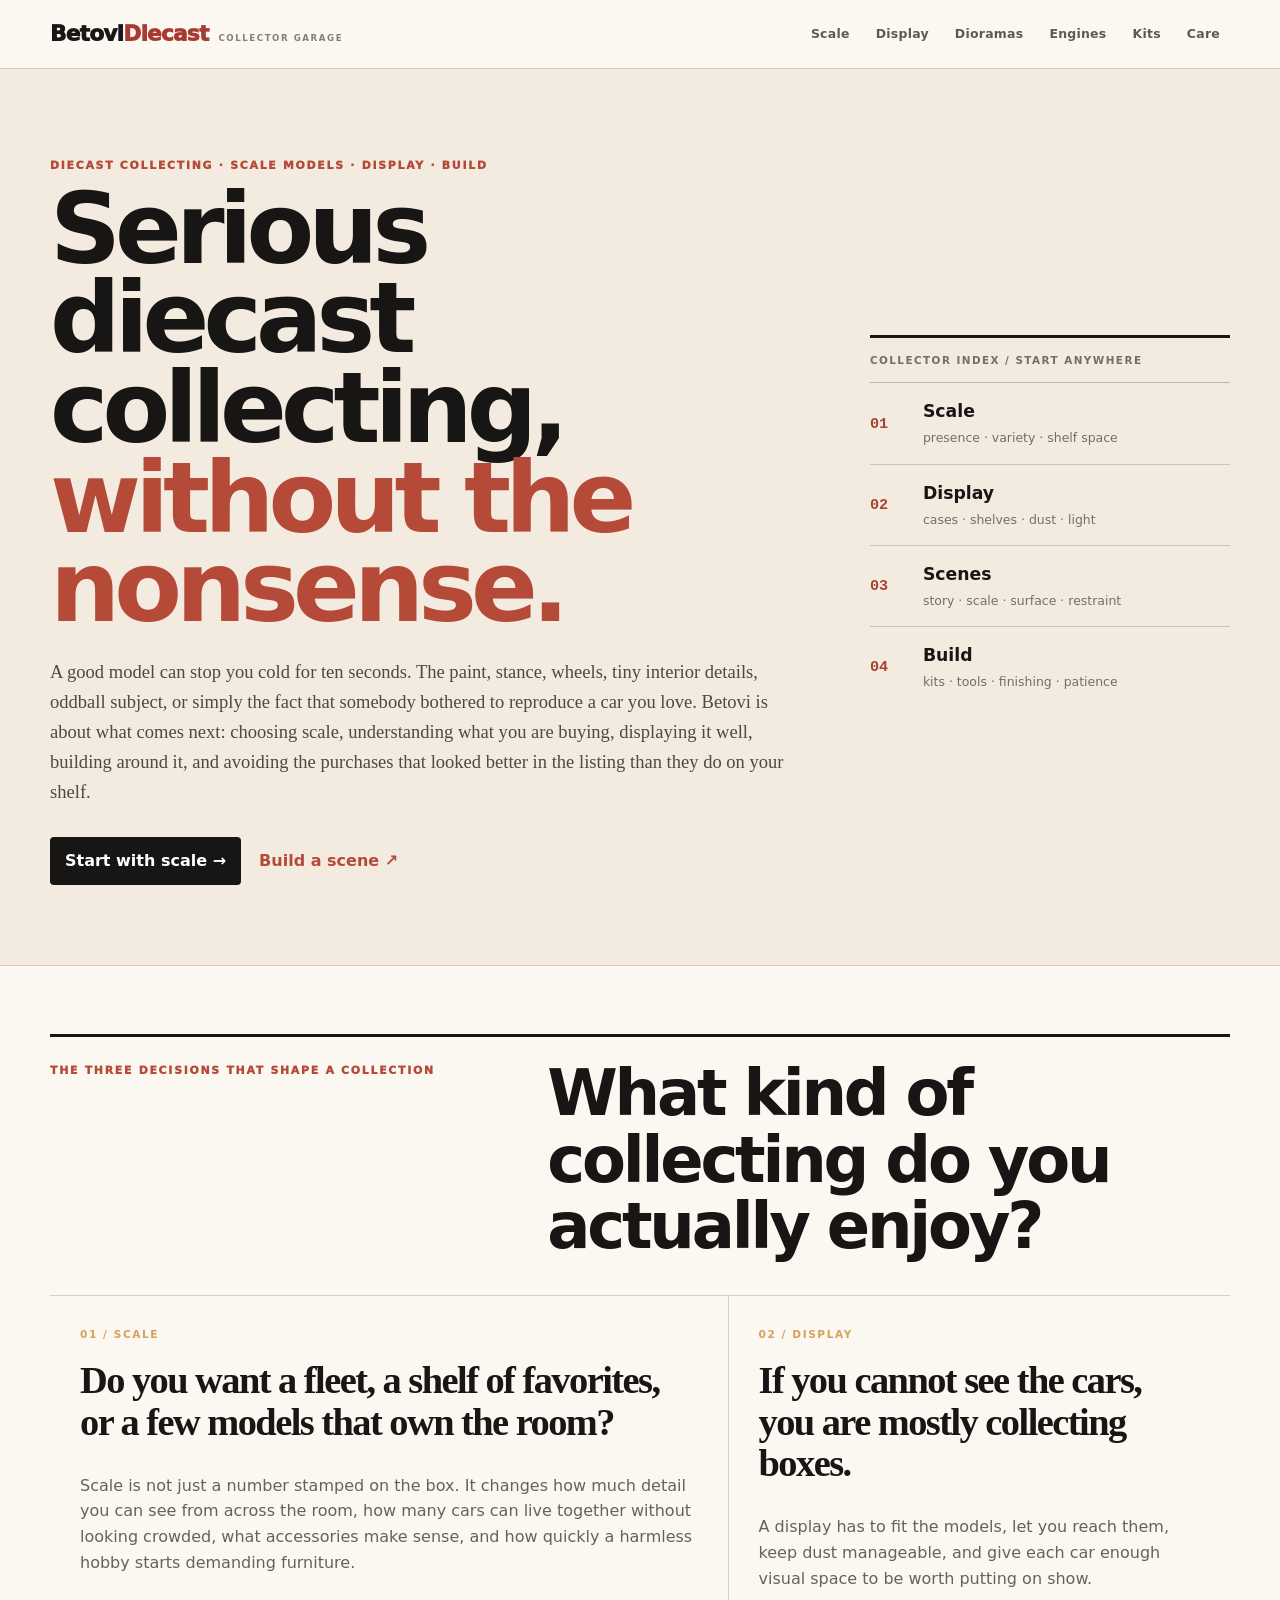
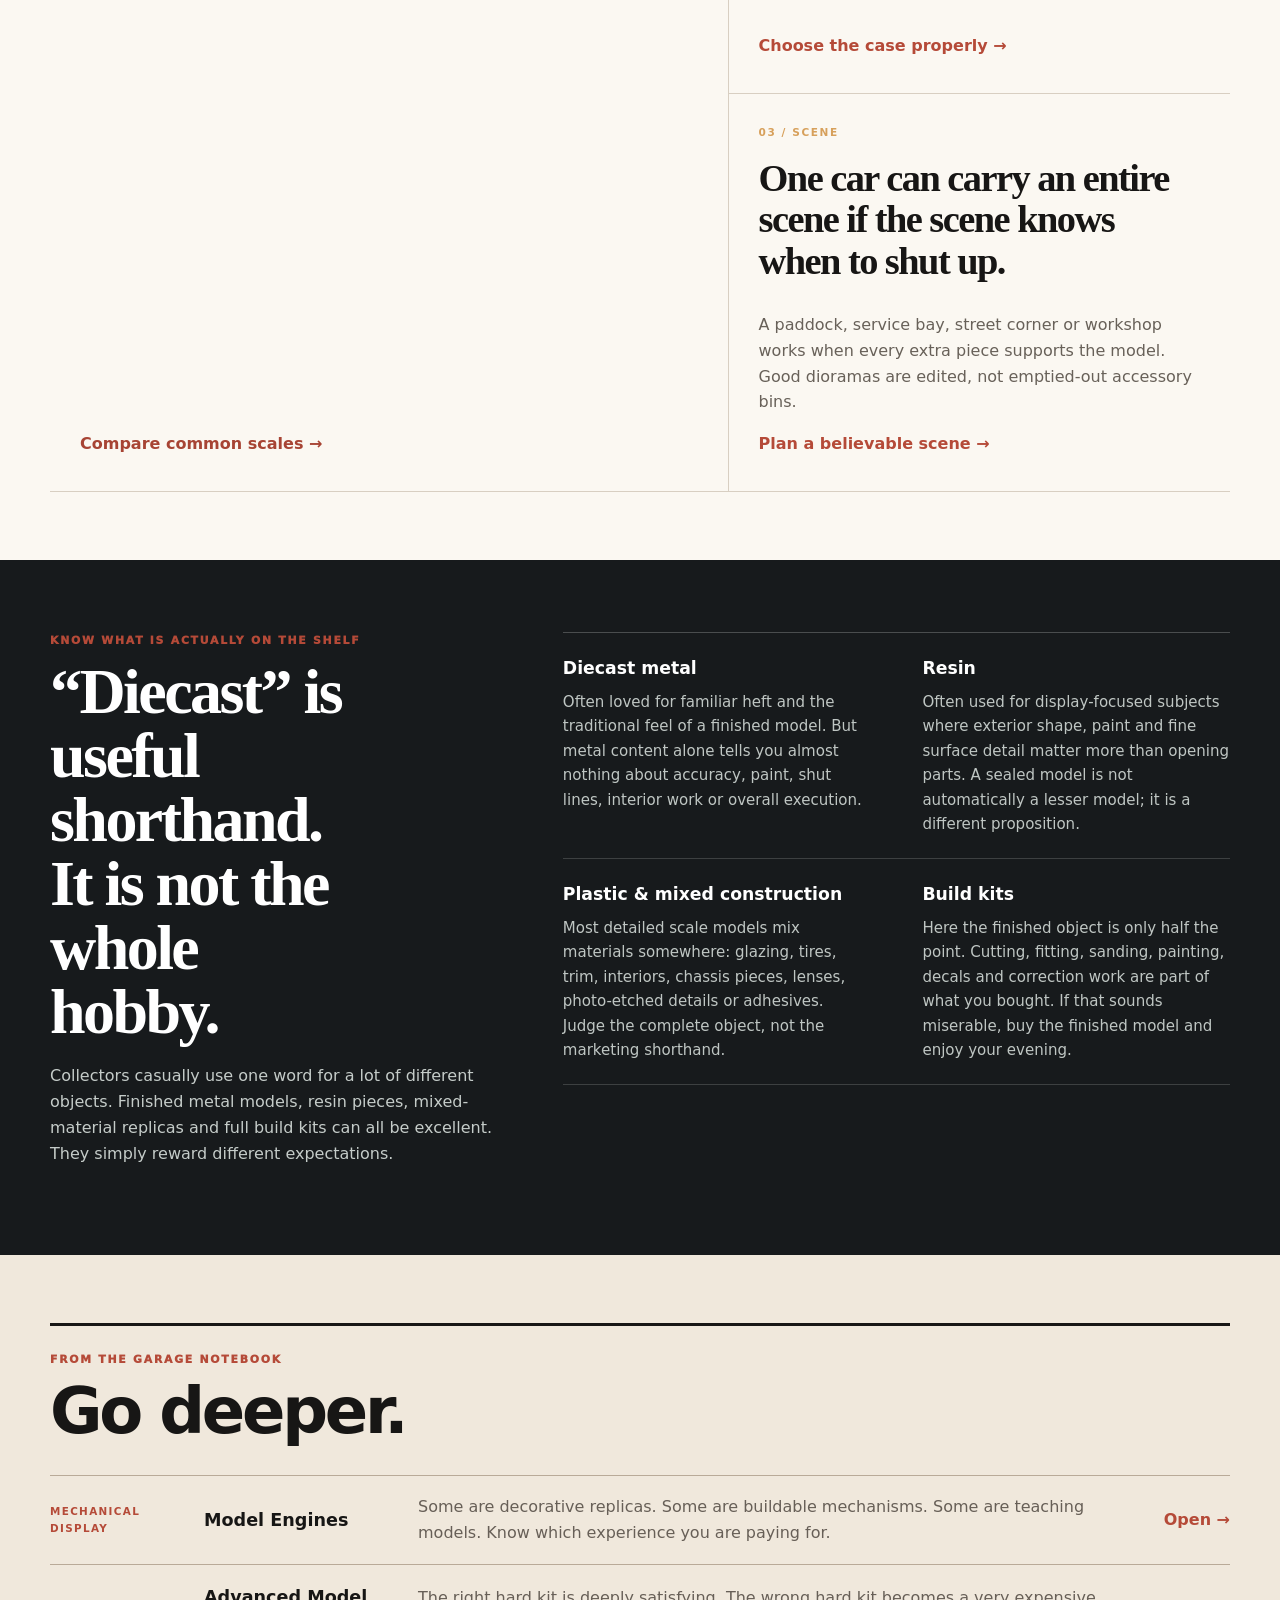
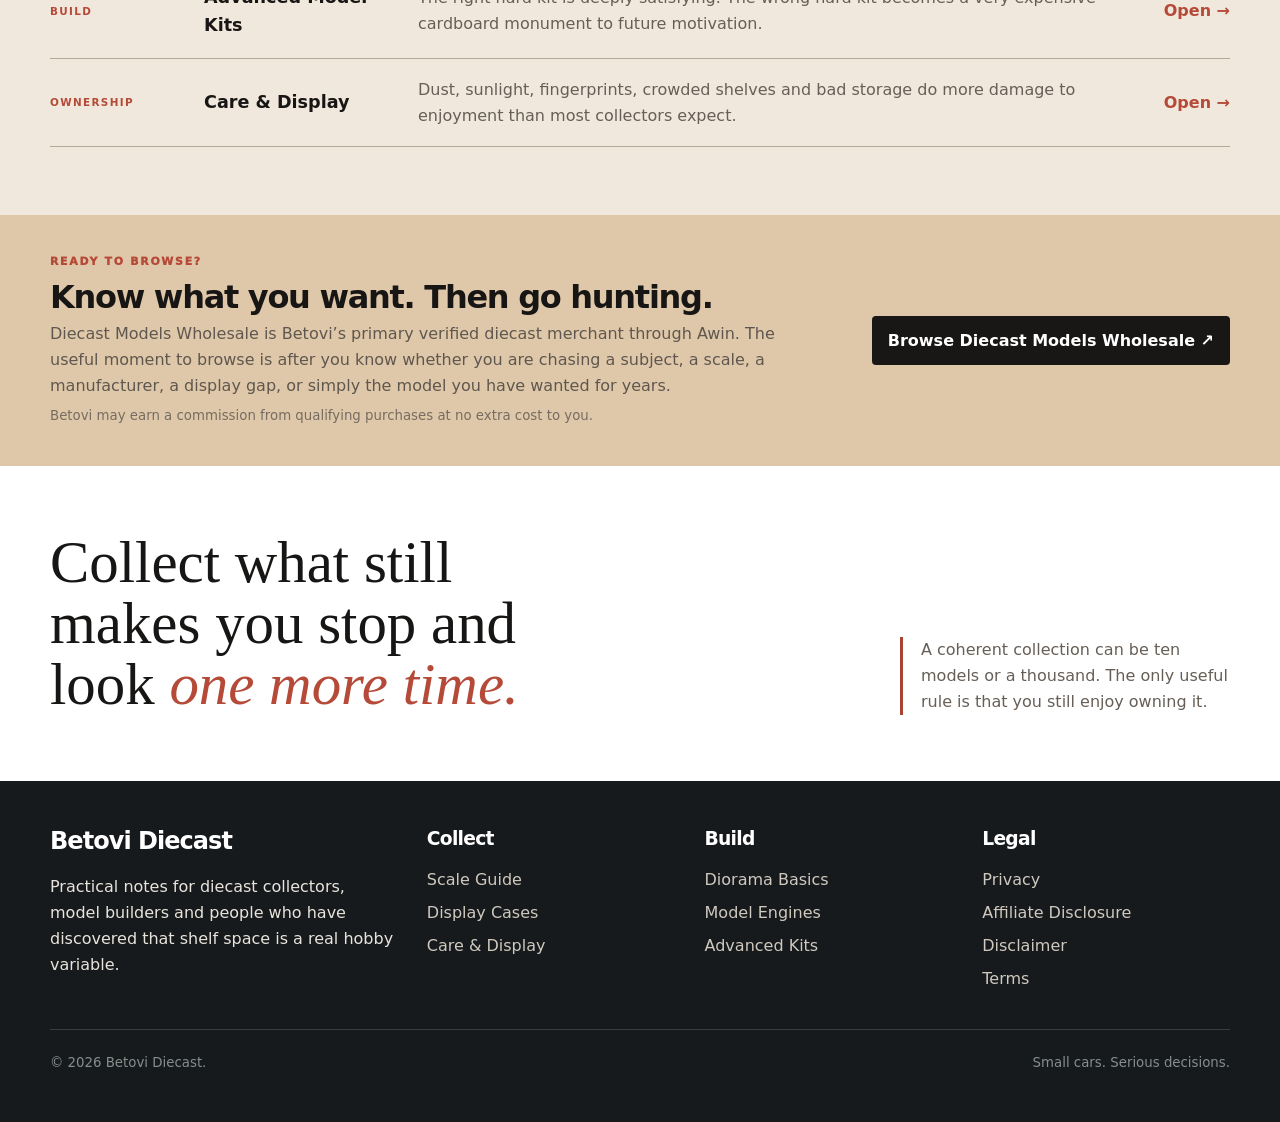
==== commit 623eacb5: "Load editorial polish on homepage" ====
--- a/index.html
+++ b/index.html
@@ -1 +1 @@
-<!doctype html><html lang="en"><head><meta charset="utf-8"><meta name="viewport" content="width=device-width,initial-scale=1"><title>Betovi Diecast — Scale Models, Dioramas & Display Decisions</title><meta name="description" content="Practical diecast guidance for collectors and builders: scale, display, materials, dioramas, kits, model engines and collection care."><link rel="stylesheet" href="/assets/site.css"><link rel="stylesheet" href="/assets/home-reset.css"><link rel="canonical" href="https://betovi-co.com/"></head><body><a class="skip" href="#main">Skip to content</a><header class="site-head"><div class="wrap head-row"><a class="brand" href="/" aria-label="Betovi Diecast home">Betovi<span>Diecast</span><small>collector garage</small></a><nav class="nav" aria-label="Primary"><a href="/scale-guide/">Scale</a><a href="/display-cases/">Display</a><a href="/diorama-basics/">Dioramas</a><a href="/model-engines/">Engines</a><a href="/advanced-kits/">Kits</a><a href="/care-and-display/">Care</a></nav></div></header><main id="main" class="home-reset"><section class="editorial-hero"><div class="wrap hero-layout"><div class="hero-main"><p class="overline">Diecast collecting · scale models · display · build</p><h1>Serious diecast collecting, <em>without the nonsense.</em></h1><p class="lead">A good model can stop you cold for ten seconds. The paint, stance, wheels, tiny interior details, oddball subject, or simply the fact that somebody bothered to reproduce a car you love. Betovi is about what comes next: choosing scale, understanding what you are buying, displaying it well, building around it, and avoiding the purchases that looked better in the listing than they do on your shelf.</p><div class="hero-links"><a class="primary" href="/scale-guide/">Start with scale →</a><a href="/diorama-basics/">Build a scene ↗</a></div></div><aside class="collector-index" aria-label="Collector index"><p class="index-label">Collector index / start anywhere</p><a href="/scale-guide/"><span>01</span><div><b>Scale</b><small>presence · variety · shelf space</small></div></a><a href="/display-cases/"><span>02</span><div><b>Display</b><small>cases · shelves · dust · light</small></div></a><a href="/diorama-basics/"><span>03</span><div><b>Scenes</b><small>story · scale · surface · restraint</small></div></a><a href="/advanced-kits/"><span>04</span><div><b>Build</b><small>kits · tools · finishing · patience</small></div></a></aside></div></section><section class="desk-section"><div class="wrap"><div class="section-heading"><p class="overline">The three decisions that shape a collection</p><h2>What kind of collecting do you actually enjoy?</h2></div><div class="editorial-grid"><article class="feature-story"><p class="story-no">01 / SCALE</p><h3>Do you want a fleet, a shelf of favorites, or a few models that own the room?</h3><p>Scale is not just a number stamped on the box. It changes how much detail you can see from across the room, how many cars can live together without looking crowded, what accessories make sense, and how quickly a harmless hobby starts demanding furniture.</p><a href="/scale-guide/">Compare common scales →</a></article><div class="side-stories"><article><p class="story-no">02 / DISPLAY</p><h3>If you cannot see the cars, you are mostly collecting boxes.</h3><p>A display has to fit the models, let you reach them, keep dust manageable, and give each car enough visual space to be worth putting on show.</p><a href="/display-cases/">Choose the case properly →</a></article><article><p class="story-no">03 / SCENE</p><h3>One car can carry an entire scene if the scene knows when to shut up.</h3><p>A paddock, service bay, street corner or workshop works when every extra piece supports the model. Good dioramas are edited, not emptied-out accessory bins.</p><a href="/diorama-basics/">Plan a believable scene →</a></article></div></div></div></section><section class="object-section"><div class="wrap object-layout"><div class="object-intro"><p class="overline">Know what is actually on the shelf</p><h2>“Diecast” is useful shorthand. It is not the whole hobby.</h2><p>Collectors casually use one word for a lot of different objects. Finished metal models, resin pieces, mixed-material replicas and full build kits can all be excellent. They simply reward different expectations.</p></div><div class="object-list"><div><span>Diecast metal</span><p>Often loved for familiar heft and the traditional feel of a finished model. But metal content alone tells you almost nothing about accuracy, paint, shut lines, interior work or overall execution.</p></div><div><span>Resin</span><p>Often used for display-focused subjects where exterior shape, paint and fine surface detail matter more than opening parts. A sealed model is not automatically a lesser model; it is a different proposition.</p></div><div><span>Plastic & mixed construction</span><p>Most detailed scale models mix materials somewhere: glazing, tires, trim, interiors, chassis pieces, lenses, photo-etched details or adhesives. Judge the complete object, not the marketing shorthand.</p></div><div><span>Build kits</span><p>Here the finished object is only half the point. Cutting, fitting, sanding, painting, decals and correction work are part of what you bought. If that sounds miserable, buy the finished model and enjoy your evening.</p></div></div></div></section><section class="notebook-section"><div class="wrap"><div class="section-heading compact"><p class="overline">From the garage notebook</p><h2>Go deeper.</h2></div><div class="notebook-list"><a href="/model-engines/"><span>Mechanical display</span><b>Model Engines</b><p>Some are decorative replicas. Some are buildable mechanisms. Some are teaching models. Know which experience you are paying for.</p><em>Open →</em></a><a href="/advanced-kits/"><span>Build</span><b>Advanced Model Kits</b><p>The right hard kit is deeply satisfying. The wrong hard kit becomes a very expensive cardboard monument to future motivation.</p><em>Open →</em></a><a href="/care-and-display/"><span>Ownership</span><b>Care & Display</b><p>Dust, sunlight, fingerprints, crowded shelves and bad storage do more damage to enjoyment than most collectors expect.</p><em>Open →</em></a></div></div></section><section class="merchant-band"><div class="wrap merchant-layout"><div><p class="overline">Ready to browse?</p><h2>Know what you want. Then go hunting.</h2><p>Diecast Models Wholesale is Betovi’s primary verified diecast merchant through Awin. The useful moment to browse is after you know whether you are chasing a subject, a scale, a manufacturer, a display gap, or simply the model you have wanted for years.</p><small>Betovi may earn a commission from qualifying purchases at no extra cost to you.</small></div><a rel="sponsored noopener" href="https://www.awin1.com/cread.php?s=4062908&amp;v=87779&amp;q=532516&amp;r=1971551">Browse Diecast Models Wholesale ↗</a></div></section><section class="closing-note"><div class="wrap"><p>Collect what still makes you stop and look <em>one more time.</em></p><span>A coherent collection can be ten models or a thousand. The only useful rule is that you still enjoy owning it.</span></div></section></main><footer class="footer"><div class="wrap"><div class="foot-grid"><div><h2>Betovi Diecast</h2><p>Practical notes for diecast collectors, model builders and people who have discovered that shelf space is a real hobby variable.</p></div><div><h3>Collect</h3><a href="/scale-guide/">Scale Guide</a><a href="/display-cases/">Display Cases</a><a href="/care-and-display/">Care & Display</a></div><div><h3>Build</h3><a href="/diorama-basics/">Diorama Basics</a><a href="/model-engines/">Model Engines</a><a href="/advanced-kits/">Advanced Kits</a></div><div><h3>Legal</h3><a href="/privacy/">Privacy</a><a href="/affiliate-disclosure/">Affiliate Disclosure</a><a href="/disclaimer/">Disclaimer</a><a href="/terms/">Terms</a></div></div><div class="foot-bottom"><small>© 2026 Betovi Diecast.</small><small>Small cars. Serious decisions.</small></div></div></footer></body></html>+<!doctype html><html lang="en"><head><meta charset="utf-8"><meta name="viewport" content="width=device-width,initial-scale=1"><title>Betovi Diecast — Scale Models, Dioramas & Display Decisions</title><meta name="description" content="Practical diecast guidance for collectors and builders: scale, display, materials, dioramas, kits, model engines and collection care."><link rel="stylesheet" href="/assets/site.css"><link rel="stylesheet" href="/assets/home-reset.css"><link rel="stylesheet" href="/assets/polish.css"><link rel="canonical" href="https://betovi-co.com/"></head><body><a class="skip" href="#main">Skip to content</a><header class="site-head"><div class="wrap head-row"><a class="brand" href="/" aria-label="Betovi Diecast home">Betovi<span>Diecast</span><small>collector garage</small></a><nav class="nav" aria-label="Primary"><a href="/scale-guide/">Scale</a><a href="/display-cases/">Display</a><a href="/diorama-basics/">Dioramas</a><a href="/model-engines/">Engines</a><a href="/advanced-kits/">Kits</a><a href="/care-and-display/">Care</a></nav></div></header><main id="main" class="home-reset"><section class="editorial-hero"><div class="wrap hero-layout"><div class="hero-main"><p class="overline">Diecast collecting · scale models · display · build</p><h1>Serious diecast collecting, <em>without the nonsense.</em></h1><p class="lead">A good model can stop you cold for ten seconds. The paint, stance, wheels, tiny interior details, oddball subject, or simply the fact that somebody bothered to reproduce a car you love. Betovi is about what comes next: choosing scale, understanding what you are buying, displaying it well, building around it, and avoiding the purchases that looked better in the listing than they do on your shelf.</p><div class="hero-links"><a class="primary" href="/scale-guide/">Start with scale →</a><a href="/diorama-basics/">Build a scene ↗</a></div></div><aside class="collector-index" aria-label="Collector index"><p class="index-label">Collector index / start anywhere</p><a href="/scale-guide/"><span>01</span><div><b>Scale</b><small>presence · variety · shelf space</small></div></a><a href="/display-cases/"><span>02</span><div><b>Display</b><small>cases · shelves · dust · light</small></div></a><a href="/diorama-basics/"><span>03</span><div><b>Scenes</b><small>story · scale · surface · restraint</small></div></a><a href="/advanced-kits/"><span>04</span><div><b>Build</b><small>kits · tools · finishing · patience</small></div></a></aside></div></section><section class="desk-section"><div class="wrap"><div class="section-heading"><p class="overline">The three decisions that shape a collection</p><h2>What kind of collecting do you actually enjoy?</h2></div><div class="editorial-grid"><article class="feature-story"><p class="story-no">01 / SCALE</p><h3>Do you want a fleet, a shelf of favorites, or a few models that own the room?</h3><p>Scale is not just a number stamped on the box. It changes how much detail you can see from across the room, how many cars can live together without looking crowded, what accessories make sense, and how quickly a harmless hobby starts demanding furniture.</p><a href="/scale-guide/">Compare common scales →</a></article><div class="side-stories"><article><p class="story-no">02 / DISPLAY</p><h3>If you cannot see the cars, you are mostly collecting boxes.</h3><p>A display has to fit the models, let you reach them, keep dust manageable, and give each car enough visual space to be worth putting on show.</p><a href="/display-cases/">Choose the case properly →</a></article><article><p class="story-no">03 / SCENE</p><h3>One car can carry an entire scene if the scene knows when to shut up.</h3><p>A paddock, service bay, street corner or workshop works when every extra piece supports the model. Good dioramas are edited, not emptied-out accessory bins.</p><a href="/diorama-basics/">Plan a believable scene →</a></article></div></div></div></section><section class="object-section"><div class="wrap object-layout"><div class="object-intro"><p class="overline">Know what is actually on the shelf</p><h2>“Diecast” is useful shorthand. It is not the whole hobby.</h2><p>Collectors casually use one word for a lot of different objects. Finished metal models, resin pieces, mixed-material replicas and full build kits can all be excellent. They simply reward different expectations.</p></div><div class="object-list"><div><span>Diecast metal</span><p>Often loved for familiar heft and the traditional feel of a finished model. But metal content alone tells you almost nothing about accuracy, paint, shut lines, interior work or overall execution.</p></div><div><span>Resin</span><p>Often used for display-focused subjects where exterior shape, paint and fine surface detail matter more than opening parts. A sealed model is not automatically a lesser model; it is a different proposition.</p></div><div><span>Plastic & mixed construction</span><p>Most detailed scale models mix materials somewhere: glazing, tires, trim, interiors, chassis pieces, lenses, photo-etched details or adhesives. Judge the complete object, not the marketing shorthand.</p></div><div><span>Build kits</span><p>Here the finished object is only half the point. Cutting, fitting, sanding, painting, decals and correction work are part of what you bought. If that sounds miserable, buy the finished model and enjoy your evening.</p></div></div></div></section><section class="notebook-section"><div class="wrap"><div class="section-heading compact"><p class="overline">From the garage notebook</p><h2>Go deeper.</h2></div><div class="notebook-list"><a href="/model-engines/"><span>Mechanical display</span><b>Model Engines</b><p>Some are decorative replicas. Some are buildable mechanisms. Some are teaching models. Know which experience you are paying for.</p><em>Open →</em></a><a href="/advanced-kits/"><span>Build</span><b>Advanced Model Kits</b><p>The right hard kit is deeply satisfying. The wrong hard kit becomes a very expensive cardboard monument to future motivation.</p><em>Open →</em></a><a href="/care-and-display/"><span>Ownership</span><b>Care & Display</b><p>Dust, sunlight, fingerprints, crowded shelves and bad storage do more damage to enjoyment than most collectors expect.</p><em>Open →</em></a></div></div></section><section class="merchant-band"><div class="wrap merchant-layout"><div><p class="overline">Ready to browse?</p><h2>Know what you want. Then go hunting.</h2><p>Diecast Models Wholesale is Betovi’s primary verified diecast merchant through Awin. The useful moment to browse is after you know whether you are chasing a subject, a scale, a manufacturer, a display gap, or simply the model you have wanted for years.</p><small>Betovi may earn a commission from qualifying purchases at no extra cost to you.</small></div><a rel="sponsored noopener" href="https://www.awin1.com/cread.php?s=4062908&amp;v=87779&amp;q=532516&amp;r=1971551">Browse Diecast Models Wholesale ↗</a></div></section><section class="closing-note"><div class="wrap"><p>Collect what still makes you stop and look <em>one more time.</em></p><span>A coherent collection can be ten models or a thousand. The only useful rule is that you still enjoy owning it.</span></div></section></main><footer class="footer"><div class="wrap"><div class="foot-grid"><div><h2>Betovi Diecast</h2><p>Practical notes for diecast collectors, model builders and people who have discovered that shelf space is a real hobby variable.</p></div><div><h3>Collect</h3><a href="/scale-guide/">Scale Guide</a><a href="/display-cases/">Display Cases</a><a href="/care-and-display/">Care & Display</a></div><div><h3>Build</h3><a href="/diorama-basics/">Diorama Basics</a><a href="/model-engines/">Model Engines</a><a href="/advanced-kits/">Advanced Kits</a></div><div><h3>Legal</h3><a href="/privacy/">Privacy</a><a href="/affiliate-disclosure/">Affiliate Disclosure</a><a href="/disclaimer/">Disclaimer</a><a href="/terms/">Terms</a></div></div><div class="foot-bottom"><small>© 2026 Betovi Diecast.</small><small>Small cars. Serious decisions.</small></div></div></footer></body></html>
--- a/assets/polish.css
+++ b/assets/polish.css
@@ -0,0 +1 @@
+:root{--px-ink:#181716;--px-muted:#686159;--px-paper:#fbf8f2;--px-paper-deep:#f1e9dd;--px-line:#d8cfc2;--px-red:#a74434;--px-dark:#171a1c;--px-gold:#b67b32;--px-max:1180px}html{scroll-padding-top:90px}body{background:var(--px-paper);color:var(--px-ink);font-size:16px}.wrap{width:min(var(--px-max),calc(100% - 40px))}.site-head{background:rgba(251,248,242,.97);border-bottom:1px solid #cfc5b8;box-shadow:none}.head-row{min-height:68px}.brand{font-size:1.35rem;letter-spacing:-.035em}.brand small{font-size:.54rem;letter-spacing:.18em;color:#887d70}.nav{gap:6px;padding:12px 0}.nav a{padding:7px 10px;border:0;border-radius:999px;font-size:.78rem;letter-spacing:.02em;color:#60594f}.nav a:hover,.nav a:focus-visible{background:#ece4d8;color:var(--px-ink)}.article-visual{display:none!important}.article{width:min(860px,calc(100% - 40px));margin:0 auto;padding:76px 0 90px}.article>.eyebrow{display:inline-block;margin-bottom:14px;padding-bottom:7px;border-bottom:2px solid var(--px-red);font-size:.65rem;letter-spacing:.18em}.article>h1{font-size:clamp(2.8rem,6vw,5.25rem);line-height:.96;letter-spacing:-.055em;max-width:14ch;margin:.05em 0 .28em}.article>.dek{font-family:Georgia,"Times New Roman",serif;font-size:clamp(1.2rem,2.2vw,1.48rem);line-height:1.5;color:#504a44;max-width:34em;margin:0 0 48px}.article>h2{font-size:clamp(1.8rem,3vw,2.45rem);line-height:1.08;letter-spacing:-.035em;margin:58px 0 15px;padding-top:20px;border-top:1px solid var(--px-line);max-width:23ch}.article>h3{font-size:1.35rem;margin:34px 0 9px}.article>p,.article>ul,.article>ol{max-width:690px;font-size:1.04rem;line-height:1.76;color:#36322e}.article>p{margin:0 0 18px}.article>ul,.article>ol{padding-left:1.35em;margin:16px 0 28px}.article li{margin:.55em 0}.article strong{color:#1c1917}.article table{display:block;width:100%;overflow-x:auto;border-collapse:collapse;margin:28px 0 38px;background:#fff;border-top:3px solid var(--px-ink);font-size:.92rem}.article th{text-align:left;background:#eee7dc;color:#2b2723;font-size:.7rem;text-transform:uppercase;letter-spacing:.08em}.article th,.article td{padding:13px 15px;border-bottom:1px solid var(--px-line);vertical-align:top;min-width:145px}.note{margin:34px 0;padding:18px 20px 18px 24px;border:0;border-left:4px solid var(--px-red);background:#f2e9dd;color:#3e3832;box-shadow:none}.note.warning{background:#eee5d7;border-left-color:var(--px-gold)}.route-box{margin:52px 0 0;padding:22px 0;border:0;border-top:2px solid var(--px-ink);border-bottom:1px solid var(--px-line);background:transparent;font-size:1rem}.route-box a{color:var(--px-red);font-weight:900;text-decoration:none}.affiliate-rail{margin:54px 0 0;padding:28px;border:1px solid #cabca9;background:#efe3d2;box-shadow:none;gap:28px}.affiliate-rail h3{font-size:1.65rem;max-width:22ch}.affiliate-note{font-size:.78rem;color:#776b60}.btn{border-radius:4px;box-shadow:none}.btn:hover,.btn:focus-visible{transform:none;box-shadow:none;background:#282421}.footer{background:#171a1c;color:#e8e4dc;border-top:0}.footer a{color:#cfc9bf}.foot-bottom{border-top-color:#3b3e3f}.home-reset{background:var(--px-paper)}.editorial-hero{background:#f3ebdf;border-bottom:1px solid var(--px-line)}.hero-layout{grid-template-columns:minmax(0,1.35fr) minmax(280px,.65fr);gap:72px;padding:88px 0 80px}.hero-main h1{font-size:clamp(3.8rem,7.7vw,7.4rem);max-width:10.5ch;line-height:.91}.hero-main .lead{font-family:Georgia,"Times New Roman",serif;font-size:1.16rem;line-height:1.62;max-width:43em;color:#4f4943}.hero-links{margin-top:30px}.hero-links .primary{border-radius:4px;padding:11px 15px}.collector-index{background:transparent;border:0;border-top:3px solid var(--px-ink);box-shadow:none}.index-label{padding:14px 0;border-bottom:1px solid #bfb3a3}.collector-index a{grid-template-columns:38px 1fr;padding:15px 0;border-bottom:1px solid #cfc3b3}.collector-index a:hover,.collector-index a:focus-visible{background:transparent;padding-left:6px}.collector-index a>span{font-size:.95rem;color:var(--px-red)}.collector-index b{font-size:1.08rem}.collector-index small{font-size:.78rem}.desk-section,.notebook-section{padding:68px 0}.section-heading{grid-template-columns:.8fr 1.2fr;align-items:start;border-top:3px solid var(--px-ink);padding-top:18px}.section-heading .overline{margin-top:7px}.section-heading h2{font-size:clamp(2.6rem,5vw,4.6rem);max-width:13ch}.editorial-grid{grid-template-columns:1.15fr .85fr;gap:0;border-top:1px solid var(--px-line);border-bottom:1px solid var(--px-line)}.feature-story,.side-stories article{border:0;border-right:1px solid var(--px-line);padding:30px 30px 34px;background:transparent}.feature-story{background:transparent;color:var(--px-ink);min-height:380px}.feature-story p,.side-stories p{color:var(--px-muted)}.feature-story a{color:var(--px-red)}.feature-story h3,.side-stories h3{font-family:Georgia,"Times New Roman",serif;font-weight:700;font-size:clamp(1.8rem,3vw,2.5rem);line-height:1.08}.side-stories{gap:0}.side-stories article{border-right:0;border-bottom:1px solid var(--px-line)}.side-stories article:last-child{border-bottom:0}.object-section{background:var(--px-dark);padding:72px 0}.object-layout{grid-template-columns:.8fr 1.2fr;gap:68px}.object-intro h2{font-family:Georgia,"Times New Roman",serif;font-size:clamp(2.6rem,5vw,4.4rem);line-height:1}.object-list{border:0;border-top:1px solid #4a4d4e}.object-list div{border:0;border-bottom:1px solid #3d4041;padding:22px 0}.object-list div:nth-child(odd){padding-right:26px}.object-list div:nth-child(even){padding-left:26px}.notebook-section{background:#f0e8dc}.notebook-list a{grid-template-columns:130px 190px 1fr auto;padding:18px 0;transition:.15s ease}.notebook-list a:hover,.notebook-list a:focus-visible{padding-left:8px}.merchant-band{background:#dfc8a9;border-block:0;padding:38px 0}.merchant-layout>a{border-radius:4px;background:var(--px-ink);padding:12px 16px}.closing-note{padding:66px 0}.closing-note p{font-size:clamp(2.35rem,4.6vw,4.4rem);max-width:18ch}.closing-note span{border-left-color:var(--px-red)}a:focus-visible{outline:3px solid #d59a4d;outline-offset:3px}@media(max-width:900px){.hero-layout,.section-heading,.editorial-grid,.object-layout,.merchant-layout,.closing-note .wrap{grid-template-columns:1fr}.hero-layout{gap:38px;padding:60px 0}.collector-index{max-width:620px}.section-heading{gap:6px}.editorial-grid{border-left:1px solid var(--px-line);border-right:1px solid var(--px-line)}.feature-story,.side-stories article{border-right:0;border-bottom:1px solid var(--px-line);min-height:0}.object-list div:nth-child(odd),.object-list div:nth-child(even){padding-left:0;padding-right:0}.notebook-list a{grid-template-columns:110px 1fr auto}.notebook-list p{grid-column:2/4}.article{padding-top:58px}}@media(max-width:600px){.wrap,.article{width:min(100% - 28px,var(--px-max))}.head-row{min-height:62px}.brand small{display:none}.nav{gap:0}.nav a{padding:7px 8px;font-size:.74rem}.article>h1{font-size:clamp(2.65rem,13vw,4rem)}.article>.dek{font-size:1.16rem}.article>h2{margin-top:46px}.hero-main h1{font-size:clamp(3.1rem,15vw,4.8rem)}.object-list{grid-template-columns:1fr}.notebook-list a{grid-template-columns:1fr auto;gap:6px 14px}.notebook-list span,.notebook-list b{grid-column:1}.notebook-list p{grid-column:1/3}.notebook-list em{grid-column:2;grid-row:1/3}.affiliate-rail{padding:22px}}
